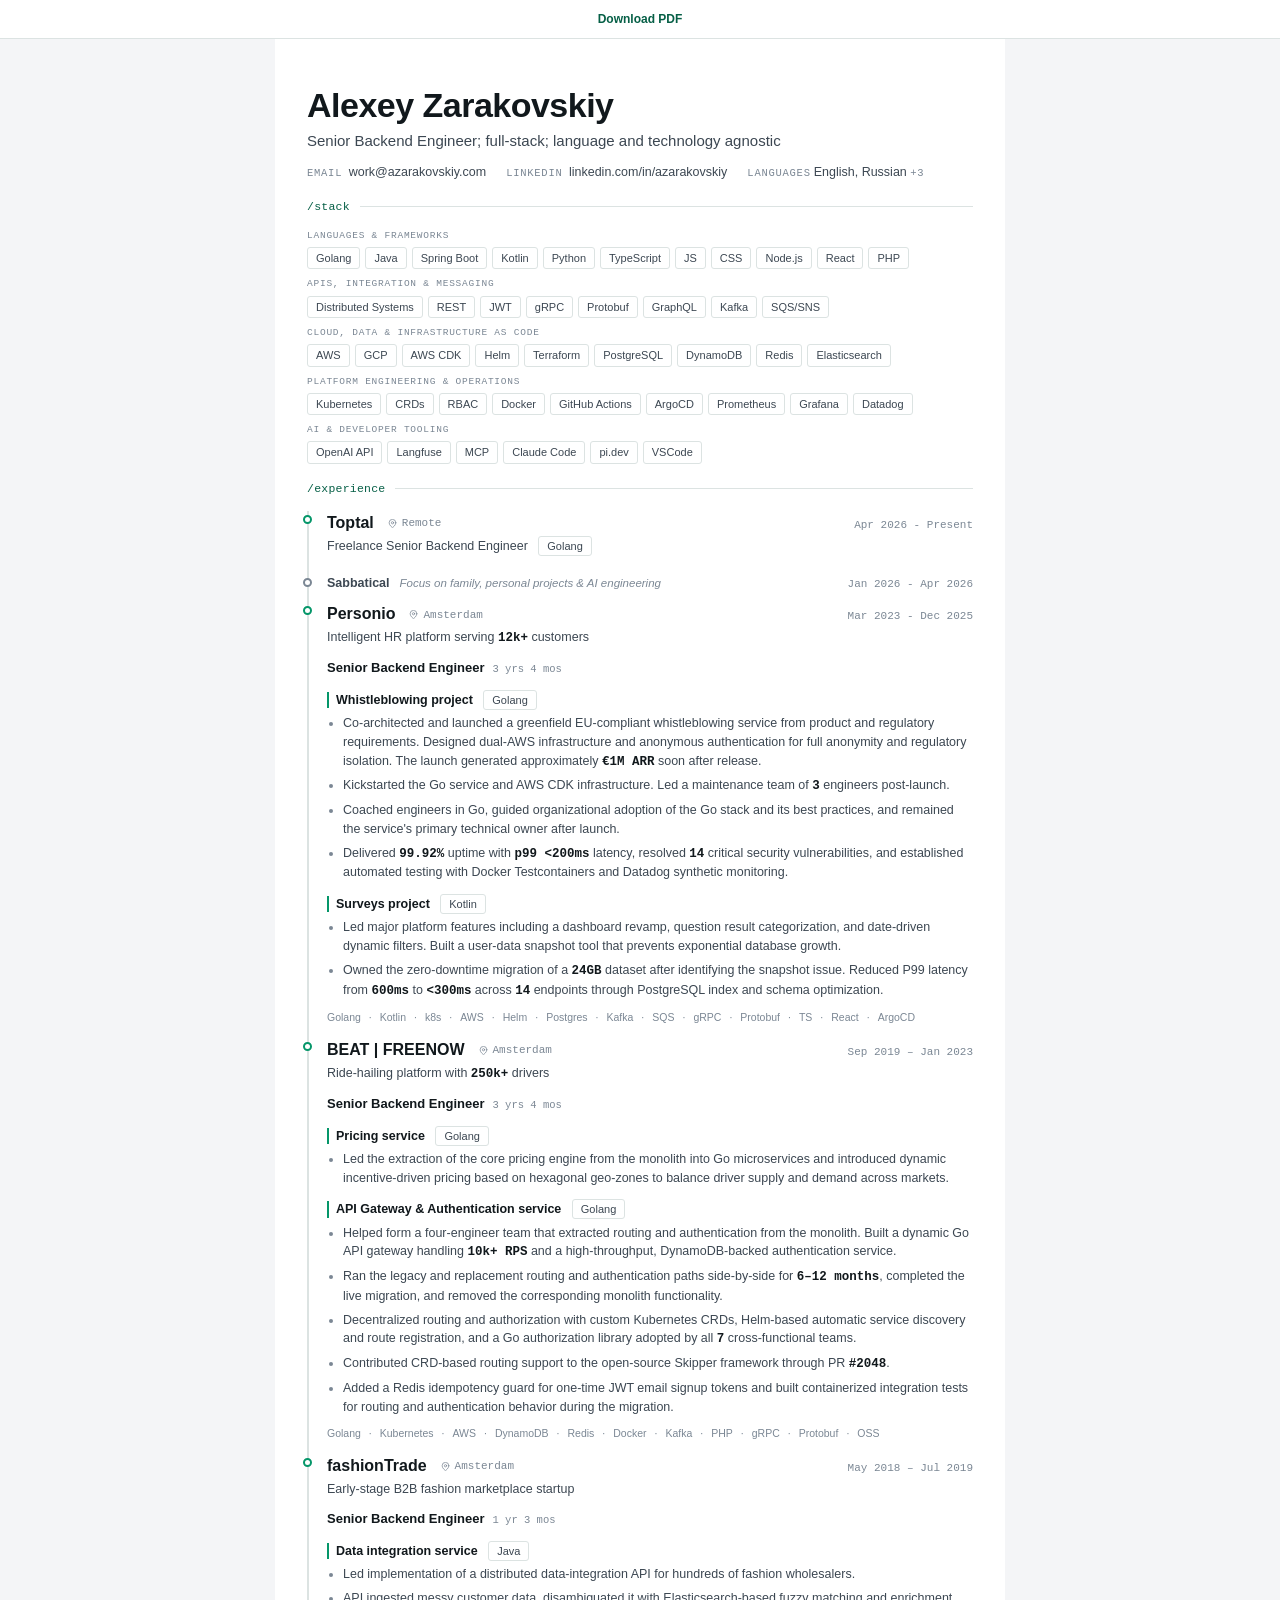
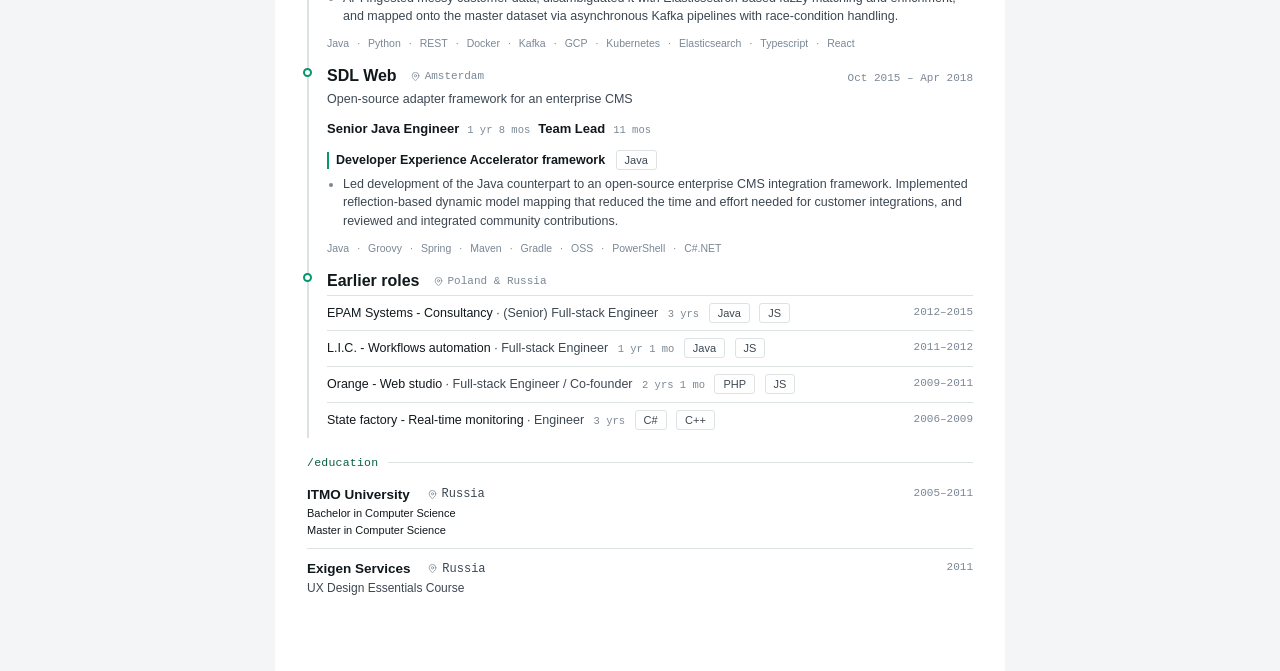
==== index.html @ ad3b3ac2 "Add portfolio resume page with PDF download and root redirect" ====
<!doctype html>
<html lang="en">
<head>
  <meta charset="utf-8">
  <meta name="viewport" content="width=device-width, initial-scale=1">
  <meta http-equiv="refresh" content="0; url=resume/">
  <title>Portfolio</title>
</head>
<body>
  <p>Redirecting to <a href="resume/">resume</a>…</p>
</body>
</html>
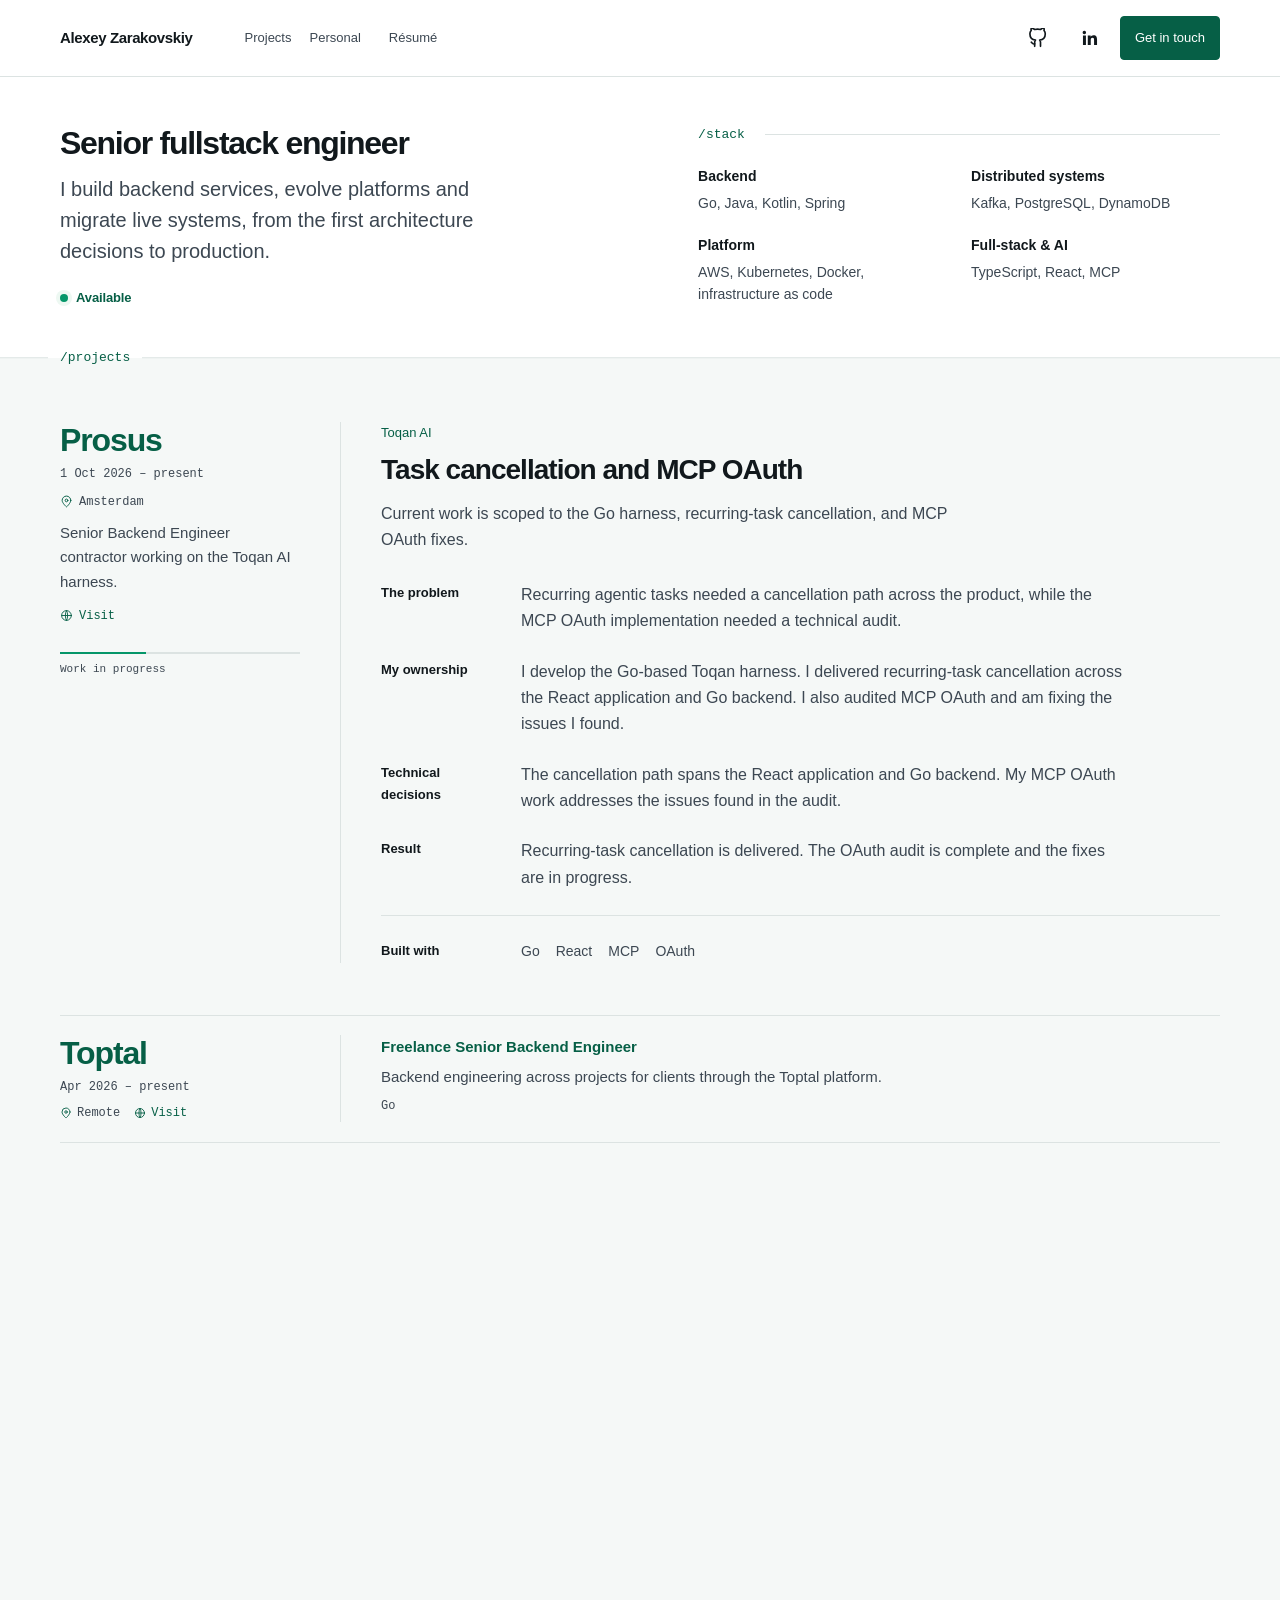
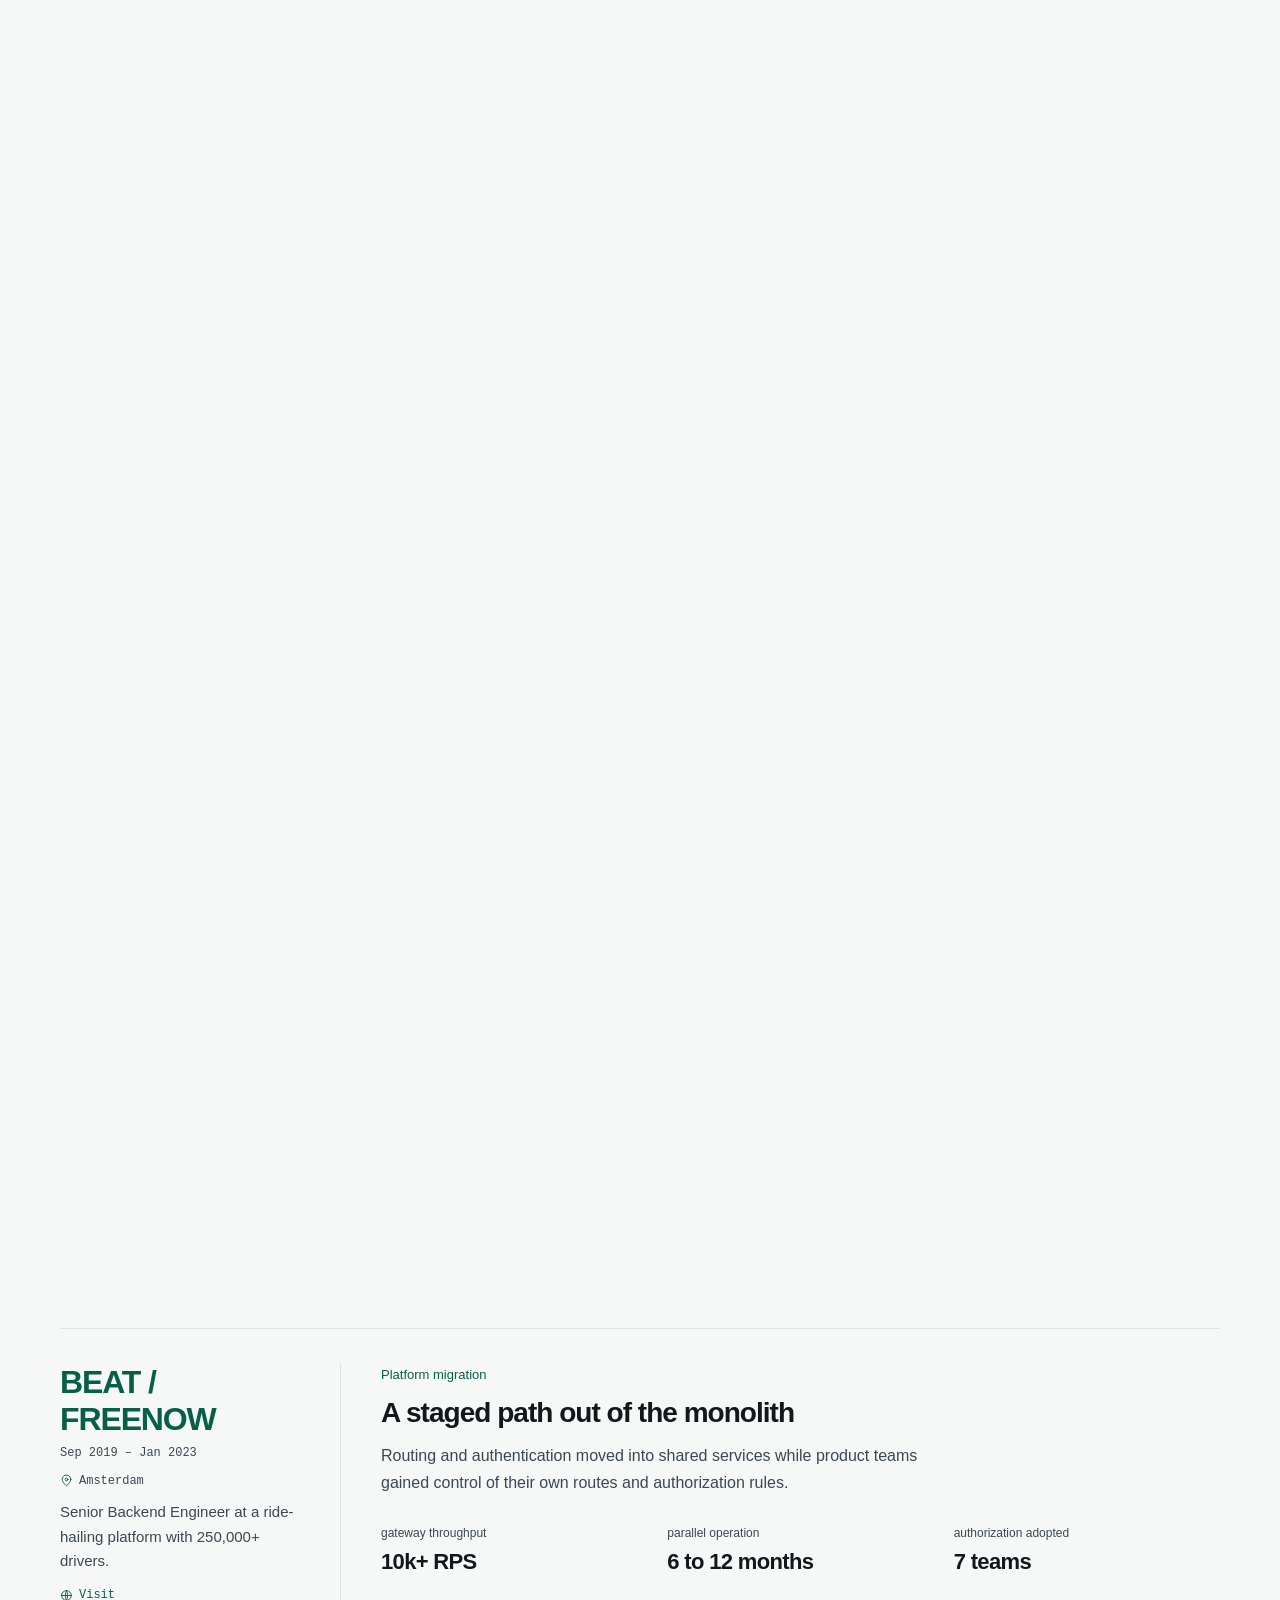
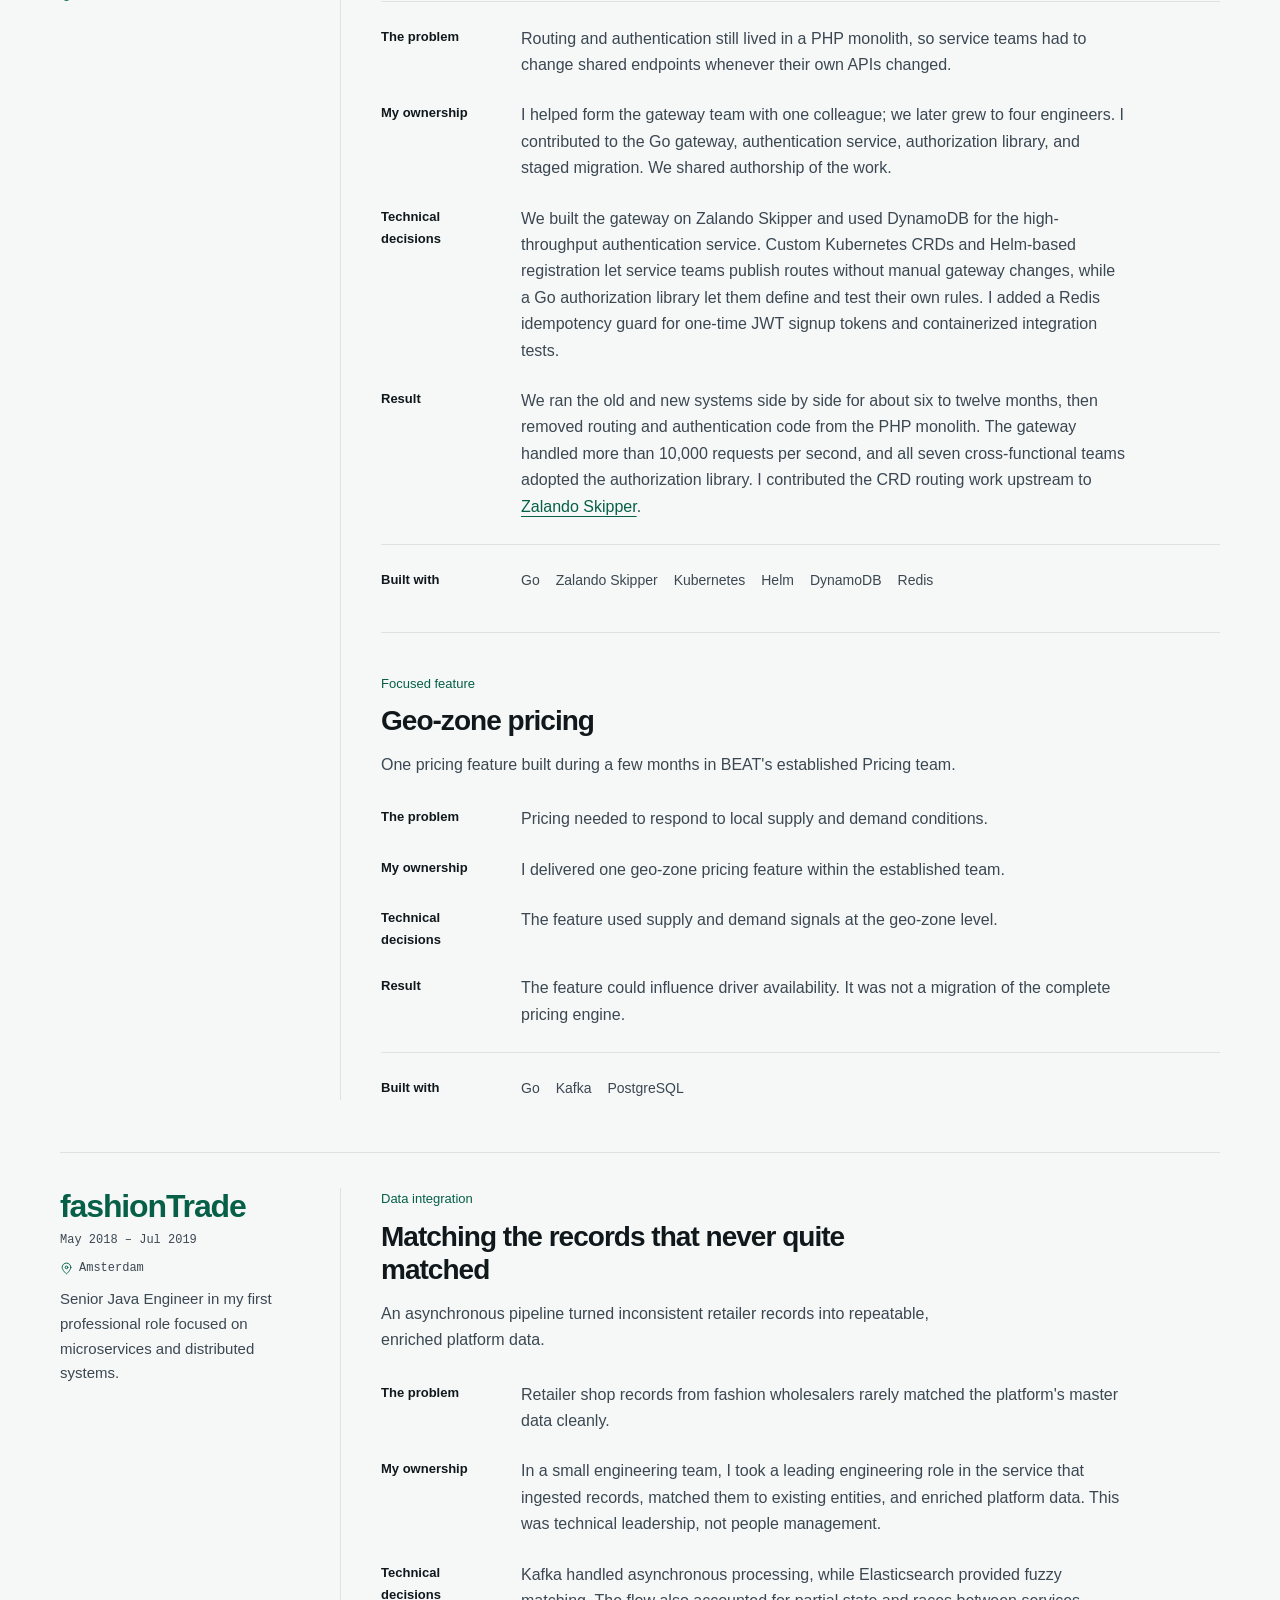
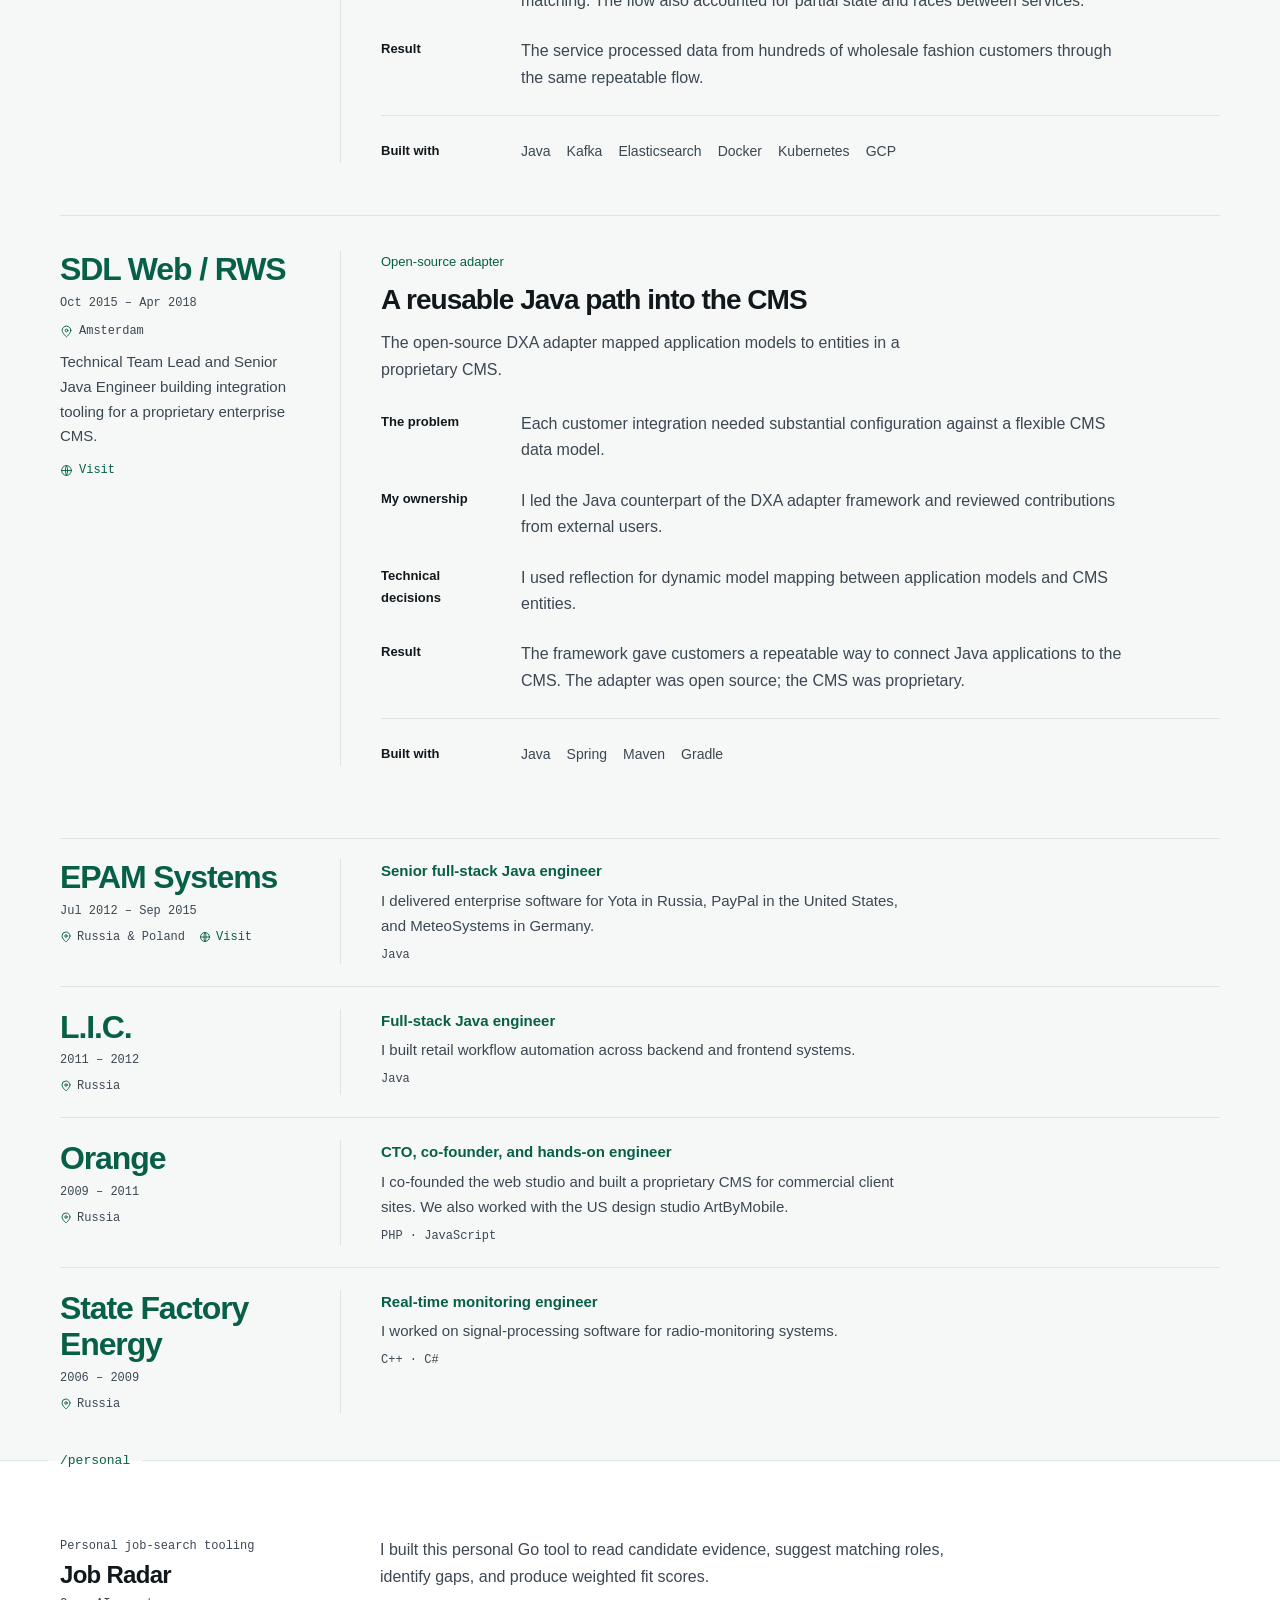
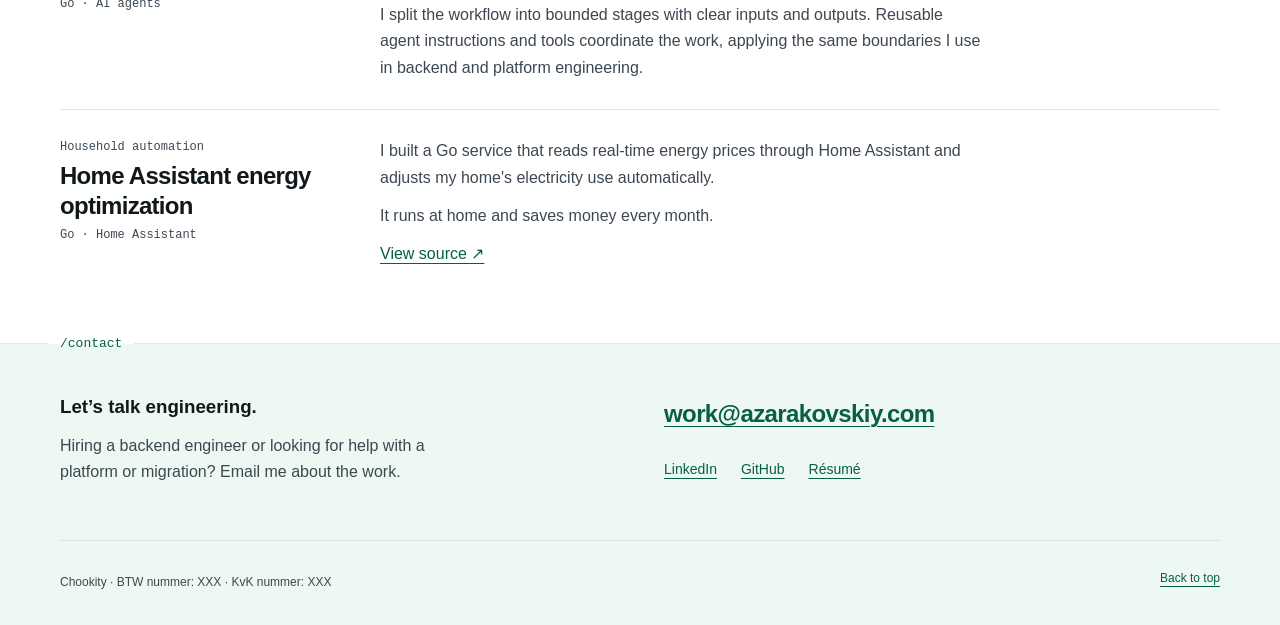
==== commit 0fd73246: "Enrich portfolio technology stacks" ====
--- a/index.html
+++ b/index.html
@@ -1,12 +1,459 @@
 <!doctype html>
 <html lang="en">
-<head>
-  <meta charset="utf-8">
-  <meta name="viewport" content="width=device-width, initial-scale=1">
-  <meta http-equiv="refresh" content="0; url=resume/">
-  <title>Portfolio</title>
-</head>
-<body>
-  <p>Redirecting to <a href="resume/">resume</a>…</p>
-</body>
+  <head>
+    <meta charset="utf-8" />
+    <meta name="viewport" content="width=device-width, initial-scale=1" />
+    <meta name="description" content="Alexey Zarakovskiy, senior backend engineer. Selected work in backend services, platform engineering, live migrations and full-stack development." />
+    <meta name="color-scheme" content="light" />
+    <title>Alexey Zarakovskiy — Senior backend engineer</title>
+    <link rel="stylesheet" href="styles.css" />
+  </head>
+  <body>
+    <svg style="display: none" aria-hidden="true">
+      <symbol id="icon-pin" viewBox="0 0 24 24"><path d="M20 10c0 5-8 12-8 12S4 15 4 10a8 8 0 1 1 16 0Z"/><circle cx="12" cy="10" r="2.5"/></symbol>
+      <symbol id="icon-globe" viewBox="0 0 24 24"><circle cx="12" cy="12" r="9"/><path d="M3 12h18M12 3c3 3.5 3 14.5 0 18M12 3c-3 3.5-3 14.5 0 18"/></symbol>
+    </svg>
+    <a class="skip-link" href="#main">Skip to content</a>
+    <header class="site-header">
+      <div class="header-inner">
+        <a class="site-brand" href="#top"><span class="brand-full">Alexey Zarakovskiy</span><span class="brand-short" aria-hidden="true">az/</span><span class="brand-role" aria-hidden="true">Senior fullstack engineer</span></a>
+        <nav class="primary-nav" aria-label="Sections">
+          <a href="#projects">Projects</a>
+          <a href="#personal">Personal</a>
+        </nav>
+        <a class="resume-link" href="resume/">Résumé</a>
+        <nav class="contact-nav" aria-label="Social links and contact">
+          <a class="social-link" href="https://github.com/azarakovskiy" aria-label="GitHub">
+            <svg viewBox="0 0 24 24" aria-hidden="true"><path d="M15 22v-4a4.8 4.8 0 0 0-1-3.5c3.3-.4 6.7-1.6 6.7-7.3A5.7 5.7 0 0 0 19.2 3a5.3 5.3 0 0 0-.1-3S17.9-.1 15 1.8a13.4 13.4 0 0 0-7 0C5.1-.1 3.9.3 3.9.3A5.3 5.3 0 0 0 3.8 3a5.7 5.7 0 0 0-1.5 4.2c0 5.7 3.4 6.9 6.7 7.3A4.8 4.8 0 0 0 8 18v4"/><path d="M8 19c-3 .9-3-1.4-4-2"/></svg>
+          </a>
+          <a class="social-link" href="https://linkedin.com/in/azarakovskiy" aria-label="LinkedIn">
+            <svg class="linkedin-icon" viewBox="0 0 24 24" aria-hidden="true"><path d="M20.45 20.45h-3.56v-5.57c0-1.33 0-3.04-1.85-3.04s-2.14 1.45-2.14 2.94v5.67H9.34V9h3.42v1.56h.05c.48-.9 1.64-1.85 3.37-1.85 3.6 0 4.27 2.37 4.27 5.46v6.28ZM5.34 7.43a2.07 2.07 0 1 1 0-4.13 2.07 2.07 0 0 1 0 4.13ZM7.12 20.45H3.55V9h3.57v11.45Z"/></svg>
+          </a>
+          <a class="contact-button" href="mailto:work@azarakovskiy.com">Get in touch</a>
+        </nav>
+      </div>
+      <span class="header-section" aria-hidden="true"></span>
+    </header>
+
+    <main id="main" tabindex="-1">
+      <section class="intro container" id="top" aria-labelledby="name">
+        <div class="intro-grid">
+          <div class="intro-copy">
+            <h1 class="intro-role" id="name">Senior fullstack engineer</h1>
+            <p class="intro-description">I build backend services, evolve platforms and migrate live systems, from the first architecture decisions to production.</p>
+            <p class="availability" data-status="available"><span class="availability-dot" aria-hidden="true"></span>Available</p>
+          </div>
+          <div class="stack" id="stack">
+            <h2 class="route">/stack</h2>
+            <div class="stack-grid">
+              <div class="skill-group"><h3>Backend</h3><p>Go, Java, Kotlin, Spring</p></div>
+              <div class="skill-group"><h3>Distributed systems</h3><p>Kafka, PostgreSQL, DynamoDB</p></div>
+              <div class="skill-group"><h3>Platform</h3><p>AWS, Kubernetes, Docker, infrastructure as code</p></div>
+              <div class="skill-group"><h3>Full-stack &amp; AI</h3><p>TypeScript, React, MCP</p></div>
+            </div>
+          </div>
+        </div>
+      </section>
+
+      <section class="projects-section" id="projects" aria-labelledby="projects-title">
+        <div class="container">
+          <h2 class="route section-route" id="projects-title">/projects</h2>
+          <div class="customer-list">
+            <section class="customer-group current-role" id="prosus" aria-labelledby="prosus-title">
+              <header class="customer-heading">
+                <div class="customer-identity">
+                  <h3 class="customer-title" id="prosus-title">Prosus</h3>
+                  <p class="customer-period">1 Oct 2026 – present</p>
+                  <dl class="customer-work-context" aria-label="Employer information">
+                    <div><dt><svg aria-hidden="true"><use href="#icon-pin"></use></svg><span>Location</span></dt><dd>Amsterdam</dd></div>
+                  </dl>
+                  <p class="customer-summary">Senior Backend Engineer contractor working on the Toqan AI harness.</p>
+                  <details class="company-links">
+                    <summary class="company-link-trigger"><svg aria-hidden="true"><use href="#icon-globe"></use></svg>Visit</summary>
+                    <div class="customer-link-hint" id="prosus-site-links">
+                      <nav class="link-tree" aria-label="Prosus links"><a class="link-tree-root" href="https://www.prosus.com/" target="_blank" rel="noopener noreferrer">prosus.com ↗</a><span><a href="https://www.toqan.ai/" target="_blank" rel="noopener noreferrer">toqan.ai ↗</a></span></nav>
+                    </div>
+                  </details>
+                </div>
+                <div class="customer-meta">
+                  <p class="work-in-progress"><span aria-hidden="true"></span>Work in progress</p>
+                </div>
+              </header>
+              <div class="customer-projects">
+                <article class="project" id="toqan-harness" aria-labelledby="toqan-harness-title">
+                  <header class="project-heading">
+                    <div class="project-meta"><span>Toqan AI</span></div>
+                    <h4 class="project-title" id="toqan-harness-title">Task cancellation and MCP OAuth</h4>
+                    <p class="project-summary">Current work is scoped to the Go harness, recurring-task cancellation, and MCP OAuth fixes.</p>
+                  </header>
+                  <div class="project-body">
+                    <div class="project-details">
+                      <section class="project-detail"><h5>The problem</h5><p>Recurring agentic tasks needed a cancellation path across the product, while the MCP OAuth implementation needed a technical audit.</p></section>
+                      <section class="project-detail"><h5>My ownership</h5><p>I develop the Go-based Toqan harness. I delivered recurring-task cancellation across the React application and Go backend. I also audited MCP OAuth and am fixing the issues I found.</p></section>
+                      <section class="project-detail"><h5>Technical decisions</h5><p>The cancellation path spans the React application and Go backend. My MCP OAuth work addresses the issues found in the audit.</p></section>
+                      <section class="project-detail"><h5>Result</h5><p>Recurring-task cancellation is delivered. The OAuth audit is complete and the fixes are in progress.</p></section>
+                    </div>
+                    <footer class="project-footer">
+                      <div class="project-tech"><strong>Built with</strong><ul class="tags"><li>Go</li><li>React</li><li>MCP</li><li>OAuth</li></ul></div>
+                    </footer>
+                  </div>
+                </article>
+              </div>
+            </section>
+
+            <div class="toptal-entry">
+              <article class="inline-role">
+                <div class="inline-role-meta">
+                  <h3>Toptal</h3>
+                  <p>Apr 2026 – present</p>
+                  <div class="inline-role-context">
+                    <span><svg aria-hidden="true"><use href="#icon-pin"></use></svg>Remote</span>
+                    <a href="https://www.toptal.com/" target="_blank" rel="noopener noreferrer" aria-label="Visit Toptal website"><svg aria-hidden="true"><use href="#icon-globe"></use></svg>Visit</a>
+                  </div>
+                </div>
+                <div>
+                  <p class="inline-role-title">Freelance Senior Backend Engineer</p>
+                  <p class="inline-role-summary">Backend engineering across projects for clients through the Toptal platform.</p>
+                  <p class="inline-role-tech">Go</p>
+                </div>
+              </article>
+            </div>
+
+            <section class="customer-group" id="personio" aria-labelledby="personio-title">
+              <header class="customer-heading">
+                <div class="customer-identity">
+                  <h3 class="customer-title" id="personio-title">Personio</h3>
+                  <p class="customer-period">Mar 2023 – Dec 2025</p>
+                  <dl class="customer-work-context" aria-label="Employer information">
+                    <div><dt><svg aria-hidden="true"><use href="#icon-pin"></use></svg><span>Location</span></dt><dd>Amsterdam</dd></div>
+                  </dl>
+                  <p class="customer-summary">Senior Backend Engineer at a European HR platform serving 12,000+ customers.</p>
+                  <details class="company-links">
+                    <summary class="company-link-trigger"><svg aria-hidden="true"><use href="#icon-globe"></use></svg>Visit</summary>
+                    <div class="customer-link-hint" id="personio-site-links">
+                      <nav class="link-tree" aria-label="Personio links"><a class="link-tree-root" href="https://www.personio.com/" target="_blank" rel="noopener noreferrer">personio.com ↗</a><span><a href="https://www.personio.com/product/whistleblowing/" target="_blank" rel="noopener noreferrer">Whistleblowing ↗</a><a href="https://www.personio.com/product/surveys/" target="_blank" rel="noopener noreferrer">Surveys ↗</a></span></nav>
+                    </div>
+                  </details>
+                </div>
+              </header>
+              <div class="customer-projects">
+                <article class="project" id="anonymous-by-design" aria-labelledby="anonymous-by-design-title">
+                  <header class="project-heading">
+                    <div class="project-meta"><span>Product launch</span></div>
+                    <h4 class="project-title" id="anonymous-by-design-title">From the first commit to technical ownership</h4>
+                    <p class="project-summary">An EU-compliant whistleblowing service with anonymous reporting and separate infrastructure for sensitive data.</p>
+                  </header>
+                  <div class="project-body">
+                    <dl class="project-proof">
+                      <div class="proof-item"><dt>soon after release</dt><dd>~€1M ARR</dd></div>
+                      <div class="proof-item"><dt>low-traffic service uptime</dt><dd>99.92%</dd></div>
+                      <div class="proof-item"><dt>critical vulnerabilities closed</dt><dd>14</dd></div>
+                    </dl>
+                    <div class="project-details">
+                      <section class="project-detail"><h5>The problem</h5><p>Personio needed an EU-compliant reporting service that kept reporters anonymous and sensitive data separate from the main platform.</p></section>
+                      <section class="project-detail"><h5>My ownership</h5><p>I co-architected the service in a six-engineer delivery team, working with colleagues to resolve product and regulatory design questions. I started the Go codebase and AWS CDK infrastructure from scratch. After launch, I remained the primary technical owner: I coordinated a small virtual team's technical work, onboarded contributors, and handled most ongoing engineering work.</p></section>
+                      <section class="project-detail"><h5>Technical decisions</h5><p>We separated the public and private sides into different AWS accounts and used anonymous authentication without retaining identifying user information. I set up automated tests with Docker Testcontainers and synthetic monitoring in Datadog.</p></section>
+                      <section class="project-detail"><h5>Result</h5><p>The service generated about €1M ARR soon after release, reached 99.92% uptime, kept p99 latency below 200ms, and closed 14 critical security vulnerabilities. This was an intentionally low-traffic service; uptime and latency describe reliability, not traffic scale.</p></section>
+                    </div>
+                    <footer class="project-footer">
+                      <div class="project-tech"><strong>Built with</strong><ul class="tags"><li>Go</li><li>TypeScript</li><li>React</li><li>AWS CDK</li><li>Docker Testcontainers</li><li>Datadog</li></ul></div>
+                    </footer>
+                  </div>
+                </article>
+
+                <article class="project" id="surveys-product" aria-labelledby="surveys-product-title">
+                  <header class="project-heading">
+                    <div class="project-meta"><span>Product engineering</span></div>
+                    <h4 class="project-title" id="surveys-product-title">Survey features, backed by better data</h4>
+                    <p class="project-summary">Feature leadership across the dashboard, question result categorization, themes, date-based filters, local development, and database performance.</p>
+                  </header>
+                  <div class="project-body">
+                    <dl class="project-proof">
+                      <div class="proof-item"><dt>p99 latency</dt><dd>600ms to &lt;300ms</dd></div>
+                      <div class="proof-item"><dt>endpoints improved</dt><dd>14</dd></div>
+                      <div class="proof-item"><dt>dataset migrated live</dt><dd>24 GB</dd></div>
+                    </dl>
+                    <div class="project-details">
+                      <section class="project-detail"><h5>The problem</h5><p>An AWS RDS memory alert led me to investigate a snapshot design that copied participant data for every example survey. For larger customers, those copies caused exponential database growth. The product also needed broader survey features.</p></section>
+                      <section class="project-detail"><h5>My ownership</h5><p>I led the dashboard revamp, question result categorization, themes, date-based filters, and local-development improvements within an established Kotlin and Spring product team, sharing implementation with other engineers. I also owned the snapshot redesign and migration.</p></section>
+                      <section class="project-detail"><h5>Technical decisions</h5><p>I redesigned the snapshot flow to reuse slightly stale company data where that tradeoff was acceptable. PostgreSQL index and schema changes addressed the slow endpoints.</p></section>
+                      <section class="project-detail"><h5>Result</h5><p>The team shipped the survey features. PostgreSQL index and schema work cut p99 latency from 600ms to below 300ms across 14 endpoints. The redesigned snapshot flow stopped the repeated-copy growth pattern, and I migrated the 24 GB dataset without downtime.</p></section>
+                    </div>
+                    <footer class="project-footer">
+                      <div class="project-tech"><strong>Built with</strong><ul class="tags"><li>Kotlin</li><li>Spring</li><li>TypeScript</li><li>React</li><li>PostgreSQL</li></ul></div>
+                    </footer>
+                  </div>
+                </article>
+              </div>
+            </section>
+
+            <section class="customer-group" id="beat-freenow" aria-labelledby="beat-freenow-title">
+              <header class="customer-heading">
+                <div class="customer-identity">
+                  <h3 class="customer-title" id="beat-freenow-title">BEAT / FREENOW</h3>
+                  <p class="customer-period">Sep 2019 – Jan 2023</p>
+                  <dl class="customer-work-context" aria-label="Employer information">
+                    <div><dt><svg aria-hidden="true"><use href="#icon-pin"></use></svg><span>Location</span></dt><dd>Amsterdam</dd></div>
+                  </dl>
+                  <p class="customer-summary">Senior Backend Engineer at a ride-hailing platform with 250,000+ drivers.</p>
+                  <details class="company-links">
+                    <summary class="company-link-trigger"><svg aria-hidden="true"><use href="#icon-globe"></use></svg>Visit</summary>
+                    <span class="customer-link-hint site-disclaimer-inline" id="beat-site-disclaimer">BEAT is now FREENOW in Greece. <a href="https://www.free-now.com/gr-en/ride/beat-taxi-greece/" target="_blank" rel="noopener noreferrer">Transition details ↗</a>.</span>
+                  </details>
+                </div>
+              </header>
+              <div class="customer-projects">
+                <article class="project" id="gateway-migration" aria-labelledby="gateway-migration-title">
+                  <header class="project-heading">
+                    <div class="project-meta"><span>Platform migration</span></div>
+                    <h4 class="project-title" id="gateway-migration-title">A staged path out of the monolith</h4>
+                    <p class="project-summary">Routing and authentication moved into shared services while product teams gained control of their own routes and authorization rules.</p>
+                  </header>
+                  <div class="project-body">
+                    <dl class="project-proof">
+                      <div class="proof-item"><dt>gateway throughput</dt><dd>10k+ RPS</dd></div>
+                      <div class="proof-item"><dt>parallel operation</dt><dd>6 to 12 months</dd></div>
+                      <div class="proof-item"><dt>authorization adopted</dt><dd>7 teams</dd></div>
+                    </dl>
+                    <div class="project-details">
+                      <section class="project-detail"><h5>The problem</h5><p>Routing and authentication still lived in a PHP monolith, so service teams had to change shared endpoints whenever their own APIs changed.</p></section>
+                      <section class="project-detail"><h5>My ownership</h5><p>I helped form the gateway team with one colleague; we later grew to four engineers. I contributed to the Go gateway, authentication service, authorization library, and staged migration. We shared authorship of the work.</p></section>
+                      <section class="project-detail"><h5>Technical decisions</h5><p>We built the gateway on Zalando Skipper and used DynamoDB for the high-throughput authentication service. Custom Kubernetes CRDs and Helm-based registration let service teams publish routes without manual gateway changes, while a Go authorization library let them define and test their own rules. I added a Redis idempotency guard for one-time JWT signup tokens and containerized integration tests.</p></section>
+                      <section class="project-detail"><h5>Result</h5><p>We ran the old and new systems side by side for about six to twelve months, then removed routing and authentication code from the PHP monolith. The gateway handled more than 10,000 requests per second, and all seven cross-functional teams adopted the authorization library. I contributed the CRD routing work upstream to <a href="https://github.com/zalando/skipper/pull/2048" target="_blank" rel="noopener noreferrer">Zalando Skipper</a>.</p></section>
+                    </div>
+                    <footer class="project-footer">
+                      <div class="project-tech"><strong>Built with</strong><ul class="tags"><li>Go</li><li>Zalando Skipper</li><li>Kubernetes</li><li>Helm</li><li>DynamoDB</li><li>Redis</li></ul></div>
+                    </footer>
+                  </div>
+                </article>
+
+                <article class="project" id="geo-zone-pricing" aria-labelledby="geo-zone-pricing-title">
+                  <header class="project-heading">
+                    <div class="project-meta"><span>Focused feature</span></div>
+                    <h4 class="project-title" id="geo-zone-pricing-title">Geo-zone pricing</h4>
+                    <p class="project-summary">One pricing feature built during a few months in BEAT's established Pricing team.</p>
+                  </header>
+                  <div class="project-body">
+                    <div class="project-details">
+                      <section class="project-detail"><h5>The problem</h5><p>Pricing needed to respond to local supply and demand conditions.</p></section>
+                      <section class="project-detail"><h5>My ownership</h5><p>I delivered one geo-zone pricing feature within the established team.</p></section>
+                      <section class="project-detail"><h5>Technical decisions</h5><p>The feature used supply and demand signals at the geo-zone level.</p></section>
+                      <section class="project-detail"><h5>Result</h5><p>The feature could influence driver availability. It was not a migration of the complete pricing engine.</p></section>
+                    </div>
+                    <footer class="project-footer">
+                      <div class="project-tech"><strong>Built with</strong><ul class="tags"><li>Go</li><li>Kafka</li><li>PostgreSQL</li></ul></div>
+                    </footer>
+                  </div>
+                </article>
+              </div>
+            </section>
+
+            <section class="customer-group" id="fashiontrade" aria-labelledby="fashiontrade-title">
+              <header class="customer-heading">
+                <div class="customer-identity">
+                  <h3 class="customer-title" id="fashiontrade-title">fashionTrade</h3>
+                  <p class="customer-period">May 2018 – Jul 2019</p>
+                  <dl class="customer-work-context" aria-label="Employer information">
+                    <div><dt><svg aria-hidden="true"><use href="#icon-pin"></use></svg><span>Location</span></dt><dd>Amsterdam</dd></div>
+                  </dl>
+                  <p class="customer-summary">Senior Java Engineer in my first professional role focused on microservices and distributed systems.</p>
+                </div>
+              </header>
+              <div class="customer-projects">
+                <article class="project" id="messy-data" aria-labelledby="messy-data-title">
+                  <header class="project-heading">
+                    <div class="project-meta"><span>Data integration</span></div>
+                    <h4 class="project-title" id="messy-data-title">Matching the records that never quite matched</h4>
+                    <p class="project-summary">An asynchronous pipeline turned inconsistent retailer records into repeatable, enriched platform data.</p>
+                  </header>
+                  <div class="project-body">
+                    <div class="project-details">
+                      <section class="project-detail"><h5>The problem</h5><p>Retailer shop records from fashion wholesalers rarely matched the platform's master data cleanly.</p></section>
+                      <section class="project-detail"><h5>My ownership</h5><p>In a small engineering team, I took a leading engineering role in the service that ingested records, matched them to existing entities, and enriched platform data. This was technical leadership, not people management.</p></section>
+                      <section class="project-detail"><h5>Technical decisions</h5><p>Kafka handled asynchronous processing, while Elasticsearch provided fuzzy matching. The flow also accounted for partial state and races between services.</p></section>
+                      <section class="project-detail"><h5>Result</h5><p>The service processed data from hundreds of wholesale fashion customers through the same repeatable flow.</p></section>
+                    </div>
+                    <footer class="project-footer">
+                      <div class="project-tech"><strong>Built with</strong><ul class="tags"><li>Java</li><li>Kafka</li><li>Elasticsearch</li><li>Docker</li><li>Kubernetes</li><li>GCP</li></ul></div>
+                    </footer>
+                  </div>
+                </article>
+              </div>
+            </section>
+
+            <section class="customer-group" id="sdl-web" aria-labelledby="sdl-web-title">
+              <header class="customer-heading">
+                <div class="customer-identity">
+                  <h3 class="customer-title" id="sdl-web-title">SDL Web / RWS</h3>
+                  <p class="customer-period">Oct 2015 – Apr 2018</p>
+                  <dl class="customer-work-context" aria-label="Employer information">
+                    <div><dt><svg aria-hidden="true"><use href="#icon-pin"></use></svg><span>Location</span></dt><dd>Amsterdam</dd></div>
+                  </dl>
+                  <p class="customer-summary">Technical Team Lead and Senior Java Engineer building integration tooling for a proprietary enterprise CMS.</p>
+                  <details class="company-links">
+                    <summary class="company-link-trigger"><svg aria-hidden="true"><use href="#icon-globe"></use></svg>Visit</summary>
+                    <div class="customer-link-hint" id="sdl-site-links">
+                      <nav class="link-tree" aria-label="SDL Web links"><a class="link-tree-root" href="https://www.rws.com/content-management/tridion/" target="_blank" rel="noopener noreferrer">rws.com/tridion ↗</a><span><a href="https://github.com/RWS/dxa-web-application-java" target="_blank" rel="noopener noreferrer">DXA Java ↗</a></span></nav>
+                    </div>
+                  </details>
+                </div>
+              </header>
+              <div class="customer-projects">
+                <article class="project" id="dxa-java" aria-labelledby="dxa-java-title">
+                  <header class="project-heading">
+                    <div class="project-meta"><span>Open-source adapter</span></div>
+                    <h4 class="project-title" id="dxa-java-title">A reusable Java path into the CMS</h4>
+                    <p class="project-summary">The open-source DXA adapter mapped application models to entities in a proprietary CMS.</p>
+                  </header>
+                  <div class="project-body">
+                    <div class="project-details">
+                      <section class="project-detail"><h5>The problem</h5><p>Each customer integration needed substantial configuration against a flexible CMS data model.</p></section>
+                      <section class="project-detail"><h5>My ownership</h5><p>I led the Java counterpart of the DXA adapter framework and reviewed contributions from external users.</p></section>
+                      <section class="project-detail"><h5>Technical decisions</h5><p>I used reflection for dynamic model mapping between application models and CMS entities.</p></section>
+                      <section class="project-detail"><h5>Result</h5><p>The framework gave customers a repeatable way to connect Java applications to the CMS. The adapter was open source; the CMS was proprietary.</p></section>
+                    </div>
+                    <footer class="project-footer">
+                      <div class="project-tech"><strong>Built with</strong><ul class="tags"><li>Java</li><li>Spring</li><li>Maven</li><li>Gradle</li></ul></div>
+                    </footer>
+                  </div>
+                </article>
+              </div>
+            </section>
+
+            <section class="inline-history" aria-label="Earlier experience">
+              <article class="inline-role">
+                <div class="inline-role-meta">
+                  <h3>EPAM Systems</h3>
+                  <p>Jul 2012 – Sep 2015</p>
+                  <div class="inline-role-context">
+                    <span><svg aria-hidden="true"><use href="#icon-pin"></use></svg>Russia &amp; Poland</span>
+                    <a href="https://www.epam.com/" target="_blank" rel="noopener noreferrer" aria-label="Visit EPAM Systems website"><svg aria-hidden="true"><use href="#icon-globe"></use></svg>Visit</a>
+                  </div>
+                </div>
+                <div>
+                  <p class="inline-role-title">Senior full-stack Java engineer</p>
+                  <p class="inline-role-summary">I delivered enterprise software for Yota in Russia, PayPal in the United States, and MeteoSystems in Germany.</p>
+                  <p class="inline-role-tech">Java</p>
+                </div>
+              </article>
+              <article class="inline-role">
+                <div class="inline-role-meta">
+                  <h3>L.I.C.</h3>
+                  <p>2011 – 2012</p>
+                  <div class="inline-role-context">
+                    <span><svg aria-hidden="true"><use href="#icon-pin"></use></svg>Russia</span>
+                  </div>
+                </div>
+                <div>
+                  <p class="inline-role-title">Full-stack Java engineer</p>
+                  <p class="inline-role-summary">I built retail workflow automation across backend and frontend systems.</p>
+                  <p class="inline-role-tech">Java</p>
+                </div>
+              </article>
+              <article class="inline-role">
+                <div class="inline-role-meta">
+                  <h3>Orange</h3>
+                  <p>2009 – 2011</p>
+                  <div class="inline-role-context">
+                    <span><svg aria-hidden="true"><use href="#icon-pin"></use></svg>Russia</span>
+                  </div>
+                </div>
+                <div>
+                  <p class="inline-role-title">CTO, co-founder, and hands-on engineer</p>
+                  <p class="inline-role-summary">I co-founded the web studio and built a proprietary CMS for commercial client sites. We also worked with the US design studio ArtByMobile.</p>
+                  <p class="inline-role-tech">PHP · JavaScript</p>
+                </div>
+              </article>
+              <article class="inline-role">
+                <div class="inline-role-meta">
+                  <h3>State Factory Energy</h3>
+                  <p>2006 – 2009</p>
+                  <div class="inline-role-context">
+                    <span><svg aria-hidden="true"><use href="#icon-pin"></use></svg>Russia</span>
+                  </div>
+                </div>
+                <div>
+                  <p class="inline-role-title">Real-time monitoring engineer</p>
+                  <p class="inline-role-summary">I worked on signal-processing software for radio-monitoring systems.</p>
+                  <p class="inline-role-tech">C++ · C#</p>
+                </div>
+              </article>
+            </section>
+          </div>
+        </div>
+      </section>
+
+      <section class="personal-section" id="personal" aria-labelledby="personal-title">
+        <div class="container">
+          <h2 class="route section-route" id="personal-title">/personal</h2>
+
+          <div class="personal-ledger">
+            <article>
+              <div class="personal-heading"><p>Personal job-search tooling</p><h3>Job Radar</h3><span>Go · AI agents</span></div>
+              <div><p>I built this personal Go tool to read candidate evidence, suggest matching roles, identify gaps, and produce weighted fit scores.</p><p>I split the workflow into bounded stages with clear inputs and outputs. Reusable agent instructions and tools coordinate the work, applying the same boundaries I use in backend and platform engineering.</p></div>
+            </article>
+            <article>
+              <div class="personal-heading"><p>Household automation</p><h3>Home Assistant energy optimization</h3><span>Go · Home Assistant</span></div>
+              <div><p>I built a Go service that reads real-time energy prices through Home Assistant and adjusts my home's electricity use automatically.</p><p>It runs at home and saves money every month.</p><a href="https://github.com/azarakovskiy/home-automation-go" target="_blank" rel="noopener noreferrer">View source ↗</a></div>
+            </article>
+          </div>
+        </div>
+      </section>
+
+
+    </main>
+
+    <footer class="contact-section" id="contact" aria-labelledby="contact-title">
+      <div class="container">
+        <h2 class="route section-route" id="contact-title">/contact</h2>
+        <div class="contact-grid">
+          <div><h3>Let’s talk engineering.</h3><p>Hiring a backend engineer or looking for help with a platform or migration? Email me about the work.</p></div>
+          <div class="contact-actions">
+            <a class="contact-email" href="mailto:work@azarakovskiy.com">work@azarakovskiy.com</a>
+            <nav class="footer-links" aria-label="More ways to connect"><a href="https://linkedin.com/in/azarakovskiy">LinkedIn</a><a href="https://github.com/azarakovskiy">GitHub</a><a href="resume/">Résumé</a></nav>
+          </div>
+        </div>
+        <div class="footer-note">
+          <span class="business-details">Chookity · BTW nummer: XXX · KvK nummer: XXX</span>
+          <a href="#top">Back to top</a>
+        </div>
+      </div>
+    </footer>
+    <script>
+      const header = document.querySelector(".site-header");
+      const brandRole = document.querySelector(".brand-role");
+      const introRole = document.querySelector(".intro-role");
+      const headerSection = document.querySelector(".header-section");
+      const sectionRoutes = [...document.querySelectorAll(".section-route")];
+      let currentSection = "";
+
+      function updateCurrentSection() {
+        const headerBottom = header.getBoundingClientRect().bottom;
+        const showInBrand = introRole.getBoundingClientRect().bottom <= headerBottom;
+        header.classList.toggle("role-in-brand", showInBrand);
+        brandRole.setAttribute("aria-hidden", String(!showInBrand));
+        let activeRoute;
+
+        for (const route of sectionRoutes) {
+          if (route.getBoundingClientRect().bottom > headerBottom) break;
+          activeRoute = route;
+        }
+        if (scrollY + innerHeight >= document.documentElement.scrollHeight - 1) activeRoute = sectionRoutes.at(-1);
+
+        const nextSection = activeRoute?.textContent.trim() ?? "";
+        if (nextSection === currentSection) return;
+
+        currentSection = nextSection;
+        if (nextSection) headerSection.textContent = nextSection;
+        header.classList.toggle("section-in-header", Boolean(nextSection));
+        headerSection.classList.remove("section-changed");
+        void headerSection.offsetWidth;
+        headerSection.classList.toggle("section-changed", Boolean(nextSection));
+      }
+
+      addEventListener("scroll", updateCurrentSection, { passive: true });
+      addEventListener("resize", updateCurrentSection);
+      updateCurrentSection();
+    </script>
+  </body>
 </html>
--- a/styles.css
+++ b/styles.css
@@ -0,0 +1,1208 @@
+:root {
+  color-scheme: light;
+  --ink: #11181c;
+  --ink-soft: #3c4752;
+  --accent: #059669;
+  --accent-dark: #065f46;
+  --mint: #edf8f2;
+  --rule: #dce3e2;
+  --sans: "Helvetica Neue", "Liberation Sans", Arial, sans-serif;
+  --mono: "Liberation Mono", "Courier New", monospace;
+  --page-width: 1160px;
+  --page-gutter: 48px;
+}
+
+*,
+*::before,
+*::after {
+  box-sizing: border-box;
+}
+
+html {
+  scroll-padding-top: 96px;
+}
+
+body {
+  margin: 0;
+  background: #fff;
+  color: var(--ink);
+  font: 16px / 1.65 var(--sans);
+  -webkit-text-size-adjust: 100%;
+}
+
+:where(h1, h2, h3, h4, h5, p, dl, dd, ul, ol) {
+  margin: 0;
+}
+
+a {
+  color: var(--accent-dark);
+  text-decoration-thickness: 1px;
+  text-underline-offset: 4px;
+}
+
+a:hover {
+  text-decoration-thickness: 2px;
+}
+
+:focus-visible {
+  outline: 3px solid var(--accent);
+  outline-offset: 4px;
+}
+
+::selection {
+  background: #d1fae5;
+  color: var(--ink);
+}
+
+.container,
+.header-inner {
+  width: min(var(--page-width), calc(100% - 2 * var(--page-gutter)));
+  margin-inline: auto;
+}
+
+.skip-link {
+  position: fixed;
+  z-index: 20;
+  top: 12px;
+  left: 12px;
+  padding: 10px 16px;
+  background: #fff;
+  border: 1px solid var(--accent-dark);
+  transform: translateY(-160%);
+}
+
+.skip-link:focus {
+  transform: none;
+}
+
+.site-header {
+  position: sticky;
+  z-index: 10;
+  top: 0;
+  background: #fff;
+  border-bottom: 1px solid var(--rule);
+}
+
+.header-section {
+  position: absolute;
+  bottom: 0;
+  left: calc(max(var(--page-gutter), (100% - var(--page-width)) / 2) - 12px);
+  padding-inline: 12px;
+  background: #fff;
+  color: var(--accent-dark);
+  font: 400 11px / 1.5 var(--mono);
+  white-space: nowrap;
+  pointer-events: none;
+  opacity: 0;
+  transform: translateY(calc(50% - 3px));
+  transition: opacity 180ms ease, transform 180ms ease;
+}
+
+.section-in-header .header-section {
+  opacity: 1;
+  transform: translateY(50%);
+}
+
+.header-section.section-changed {
+  animation: header-section-enter 180ms ease;
+}
+
+@keyframes header-section-enter {
+  from {
+    opacity: 0;
+    transform: translateY(calc(50% - 3px));
+  }
+}
+
+.header-inner,
+.primary-nav,
+.contact-nav {
+  display: flex;
+  align-items: center;
+}
+
+.header-inner {
+  min-height: 76px;
+  gap: 28px;
+}
+
+.site-brand {
+  flex-direction: column;
+  align-items: flex-start;
+  gap: 0;
+  color: var(--ink);
+  font-size: 15px;
+  font-weight: 700;
+  letter-spacing: -0.025em;
+  line-height: 1.15;
+  white-space: nowrap;
+}
+
+.brand-short {
+  display: none;
+}
+
+.brand-role {
+  color: var(--ink-soft);
+  font-size: 11px;
+  font-weight: 500;
+  letter-spacing: 0;
+  max-height: 0;
+  overflow: hidden;
+  opacity: 0;
+  transform: translateY(-3px);
+  transition: max-height 180ms ease, opacity 180ms ease, transform 180ms ease;
+}
+
+.role-in-brand .brand-role {
+  max-height: 1.2em;
+  opacity: 1;
+  transform: none;
+}
+
+.primary-nav {
+  margin-left: 24px;
+  gap: 18px;
+  font-size: 13px;
+}
+
+.resume-link {
+  color: var(--ink-soft);
+  font-size: 13px;
+}
+
+.contact-nav {
+  gap: 8px;
+  margin-left: auto;
+  font-size: 13px;
+}
+
+.site-header a {
+  display: inline-flex;
+  align-items: center;
+  justify-content: center;
+  min-height: 44px;
+  text-decoration: none;
+}
+
+.site-header a:hover {
+  text-decoration: underline;
+}
+
+.site-header .site-brand:hover {
+  text-decoration: none;
+}
+
+.primary-nav a {
+  color: var(--ink-soft);
+}
+
+.social-link {
+  width: 44px;
+  border-radius: 50%;
+  color: var(--ink);
+}
+
+.social-link svg {
+  width: 20px;
+  height: 20px;
+  fill: none;
+  stroke: currentColor;
+  stroke-width: 2;
+  stroke-linecap: round;
+  stroke-linejoin: round;
+}
+
+.site-header .social-link:hover {
+  background: var(--mint);
+  color: var(--accent-dark);
+  text-decoration: none;
+}
+
+.social-link .linkedin-icon {
+  fill: currentColor;
+  stroke: none;
+}
+
+.contact-nav .contact-button {
+  min-width: 64px;
+  padding-inline: 14px;
+  border: 1px solid var(--accent-dark);
+  border-radius: 4px;
+  background: var(--accent-dark);
+  color: #fff;
+}
+
+.contact-nav .contact-button:hover {
+  background: #047857;
+  border-color: #047857;
+}
+
+.intro {
+  padding-block: 48px;
+}
+
+.intro-grid {
+  display: grid;
+  grid-template-columns: minmax(0, 1.1fr) minmax(0, 1fr);
+  align-items: start;
+  gap: 48px 64px;
+}
+
+.intro-role {
+  margin-bottom: 12px;
+  font-size: 32px;
+  font-weight: 700;
+  letter-spacing: -0.04em;
+  line-height: 1.15;
+}
+
+.intro-description {
+  max-width: 40ch;
+  color: var(--ink-soft);
+  font-size: 20px;
+  line-height: 1.55;
+}
+
+.availability {
+  display: inline-flex;
+  align-items: center;
+  gap: 8px;
+  margin-top: 20px;
+  font-size: 13px;
+  font-weight: 600;
+  letter-spacing: -0.01em;
+}
+
+.availability-dot {
+  width: 8px;
+  height: 8px;
+  border-radius: 50%;
+}
+
+.availability[data-status="available"] {
+  color: var(--accent-dark);
+}
+
+.availability[data-status="available"] .availability-dot {
+  background: var(--accent);
+  box-shadow: 0 0 0 4px var(--mint);
+}
+
+.availability[data-status="unavailable"] {
+  color: var(--ink-soft);
+}
+
+.availability[data-status="unavailable"] .availability-dot {
+  background: #9aa4ad;
+}
+
+.stack {
+  min-width: 0;
+}
+
+.route {
+  display: flex;
+  align-items: center;
+  gap: 20px;
+  color: var(--accent-dark);
+  font: 400 13px / 1.5 var(--mono);
+}
+
+.route::after {
+  content: "";
+  flex: 1;
+  height: 1px;
+  background: var(--rule);
+}
+
+.projects-section,
+.contact-section {
+  position: relative;
+}
+
+.section-route {
+  position: absolute;
+  top: 0;
+  inset-inline: 0;
+  gap: 12px;
+  transform: translateY(-50%);
+}
+
+.section-route::before {
+  content: "";
+  flex: 0 0 calc(max(var(--page-gutter), (100% - var(--page-width)) / 2) - 12px);
+  height: 1px;
+  background: var(--rule);
+}
+
+
+.stack-grid {
+  display: grid;
+  grid-template-columns: repeat(2, minmax(0, 1fr));
+  gap: 20px 24px;
+  margin-top: 20px;
+}
+
+.skill-group h3 {
+  margin-bottom: 4px;
+  font-size: 14px;
+  font-weight: 600;
+}
+
+.skill-group p {
+  color: var(--ink-soft);
+  font-size: 14px;
+  line-height: 1.6;
+}
+
+.projects-section {
+  padding-block: 48px;
+  background: #f5f8f7;
+}
+
+
+.customer-list {
+  display: grid;
+  gap: 40px;
+}
+
+.customer-group {
+  position: relative;
+  min-width: 0;
+}
+
+.customer-group + .customer-group::before {
+  content: "";
+  position: absolute;
+  inset: -20px 0 auto;
+  border-top: 1px solid var(--rule);
+}
+
+
+.customer-title,
+.inline-role-meta h3 {
+  color: var(--accent-dark);
+  font-size: 32px;
+  font-weight: 600;
+  letter-spacing: -0.035em;
+  line-height: 1.15;
+}
+
+.customer-summary {
+  max-width: 52ch;
+  margin-top: 10px;
+  color: var(--ink-soft);
+  font-size: 15px;
+}
+
+.customer-meta {
+  display: grid;
+  gap: 4px;
+  font-size: 14px;
+}
+
+.customer-period {
+  margin-top: 6px;
+  color: var(--ink-soft);
+  font: 12px / 1.5 var(--mono);
+}
+
+.customer-work-context {
+  display: grid;
+  gap: 4px;
+  margin-top: 10px;
+}
+
+.customer-work-context dt span {
+  position: absolute;
+  width: 1px;
+  height: 1px;
+  overflow: hidden;
+  clip-path: inset(50%);
+  white-space: nowrap;
+}
+
+.customer-work-context svg {
+  display: block;
+  width: 13px;
+  height: 13px;
+  fill: none;
+  stroke: var(--accent-dark);
+  stroke-width: 1.8;
+  stroke-linecap: round;
+  stroke-linejoin: round;
+}
+
+
+.customer-work-context div {
+  display: grid;
+  grid-template-columns: 13px minmax(0, 1fr);
+  gap: 6px;
+  align-items: center;
+}
+
+.customer-work-context dd {
+  color: var(--ink-soft);
+  font: 12px / 1.5 var(--mono);
+}
+.company-links {
+  margin-top: 12px;
+  font: 12px / 1.5 var(--mono);
+}
+.company-links a {
+  text-decoration: none;
+}
+.company-links a:hover,
+.company-links a:focus-visible,
+.company-link-trigger:hover,
+.company-link-trigger:focus-visible {
+  text-decoration: underline;
+  text-underline-offset: 4px;
+}
+
+
+
+.company-link-trigger {
+  display: inline-flex;
+  gap: 6px;
+  align-items: center;
+  color: var(--accent-dark);
+  list-style: none;
+  cursor: pointer;
+}
+
+.company-link-trigger::-webkit-details-marker {
+  display: none;
+}
+
+.company-link-trigger svg {
+  flex: 0 0 auto;
+  width: 13px;
+  height: 13px;
+  fill: none;
+  stroke: currentColor;
+  stroke-linecap: round;
+  stroke-linejoin: round;
+  stroke-width: 1.7;
+}
+
+.customer-link-hint {
+  margin-top: 10px;
+}
+.site-disclaimer-inline {
+  display: block;
+  margin: 8px 0 0 19px;
+  color: var(--ink-soft);
+}
+
+
+
+.link-tree {
+  display: grid;
+  gap: 6px;
+  padding-left: 19px;
+  border-left: 1px solid var(--accent-dark);
+}
+
+.link-tree a {
+  width: fit-content;
+  color: var(--ink-soft);
+}
+
+.link-tree > span {
+  display: grid;
+  gap: 4px;
+  padding-left: 12px;
+}
+
+.link-tree-root {
+  color: var(--accent-dark) !important;
+  font-weight: 600;
+}
+
+
+
+
+
+.project {
+  min-width: 0;
+}
+
+.project + .project {
+  border-top: 1px solid var(--rule);
+}
+
+.project-meta {
+  color: var(--accent-dark);
+  font-size: 13px;
+}
+
+
+.project-title {
+  max-width: 30ch;
+  margin-top: 10px;
+  font-size: 28px;
+  font-weight: 600;
+  letter-spacing: -0.035em;
+  line-height: 1.2;
+  overflow-wrap: break-word;
+}
+
+.project-summary {
+  max-width: 65ch;
+  margin-top: 14px;
+  color: var(--ink-soft);
+  font-size: 16px;
+}
+
+.project-body {
+  min-width: 0;
+}
+
+.project-proof {
+  display: grid;
+  grid-template-columns: repeat(3, minmax(0, 1fr));
+  gap: 16px 20px;
+  margin-bottom: 24px;
+  padding-bottom: 24px;
+  border-bottom: 1px solid var(--rule);
+}
+
+.proof-item dt {
+  color: var(--ink-soft);
+  font-size: 12px;
+  line-height: 1.5;
+}
+
+.proof-item dd {
+  margin-top: 6px;
+  font-size: 22px;
+  font-weight: 600;
+  letter-spacing: -0.03em;
+  line-height: 1.3;
+  overflow-wrap: anywhere;
+}
+
+.project-details {
+  display: grid;
+  gap: 24px;
+}
+
+.project-detail,
+.project-tech {
+  display: grid;
+  grid-template-columns: 120px minmax(0, 1fr);
+  gap: 20px;
+}
+
+.project-detail h5,
+.project-tech strong {
+  font-size: 13px;
+  font-weight: 600;
+  line-height: 1.7;
+}
+
+.project-detail p {
+  max-width: 68ch;
+  color: var(--ink-soft);
+}
+
+.project-footer {
+  margin-top: 24px;
+  padding-top: 24px;
+  border-top: 1px solid var(--rule);
+}
+
+.tags {
+  display: flex;
+  flex-wrap: wrap;
+  gap: 6px 16px;
+  padding: 0;
+  list-style: none;
+  color: var(--ink-soft);
+  font-size: 14px;
+}
+
+
+@media (min-width: 881px) {
+  .customer-group {
+    display: grid;
+    grid-template-columns: 240px minmax(0, 1fr);
+    gap: 40px;
+    padding-block: 16px 32px;
+  }
+
+  .customer-heading {
+    position: sticky;
+    top: 108px;
+    display: block;
+    align-self: start;
+  }
+
+  .customer-meta {
+    margin-top: 24px;
+    text-align: left;
+  }
+
+  .customer-projects {
+    padding: 0 0 0 40px;
+    border-left: 1px solid var(--rule);
+  }
+
+  .project {
+    display: block;
+    padding-block: 0 40px;
+  }
+
+  .project + .project {
+    padding-top: 40px;
+  }
+
+  .project:last-child {
+    padding-bottom: 0;
+  }
+
+  .project-body {
+    margin-top: 28px;
+  }
+}
+
+.footer-links a,
+.footer-note a {
+  display: inline-flex;
+  align-items: center;
+  min-height: 44px;
+}
+
+.contact-grid p {
+  max-width: 65ch;
+  margin-top: 10px;
+  color: var(--ink-soft);
+}
+
+
+.contact-section {
+  padding-block: 48px 24px;
+  background: var(--mint);
+}
+
+.contact-grid {
+  display: grid;
+  grid-template-columns: minmax(0, 1fr) minmax(0, 1fr);
+  gap: 48px;
+}
+
+.contact-grid p {
+  max-width: 45ch;
+}
+
+.contact-email {
+  display: inline-flex;
+  align-items: center;
+  min-height: 44px;
+  max-width: 100%;
+  font-size: 24px;
+  font-weight: 600;
+  letter-spacing: -0.025em;
+  overflow-wrap: anywhere;
+}
+
+.footer-links {
+  display: flex;
+  flex-wrap: wrap;
+  gap: 8px 24px;
+  margin-top: 12px;
+  font-size: 14px;
+}
+
+.footer-note {
+  display: flex;
+  flex-wrap: wrap;
+  align-items: center;
+  justify-content: space-between;
+  gap: 12px;
+  margin-top: 48px;
+  padding-top: 16px;
+  border-top: 1px solid var(--rule);
+  color: var(--ink-soft);
+  font-size: 12px;
+}
+
+.business-details {
+  display: block;
+  margin-top: 8px;
+  white-space: nowrap;
+}
+
+@media (max-width: 1000px) {
+  html {
+    scroll-padding-top: 140px;
+  }
+
+  .header-inner {
+    display: grid;
+    grid-template-columns: auto auto minmax(0, 1fr);
+    grid-template-rows: 76px auto;
+    row-gap: 0;
+  }
+
+  .primary-nav {
+    grid-column: 1 / -1;
+    grid-row: 2;
+    margin-left: 0;
+  }
+
+  .customer-heading {
+    top: 152px;
+  }
+
+  .intro-grid {
+    gap: 32px 40px;
+  }
+
+  .intro-role {
+    font-size: 28px;
+  }
+}
+
+@media (max-width: 880px) {
+  :root {
+    --page-gutter: 24px;
+  }
+
+  .intro-grid,
+  .contact-grid {
+    grid-template-columns: minmax(0, 1fr);
+    gap: 28px;
+  }
+
+
+  .intro-role {
+    font-size: 26px;
+  }
+
+  .intro-description {
+    max-width: 55ch;
+  }
+
+
+  .customer-group {
+    background: #fff;
+    border: 1px solid var(--rule);
+    border-radius: 6px;
+  }
+
+  .customer-heading {
+    display: flex;
+    align-items: flex-start;
+    justify-content: space-between;
+    gap: 32px;
+    padding: 24px;
+    background: var(--mint);
+    border-bottom: 1px solid var(--rule);
+    border-radius: 5px 5px 0 0;
+  }
+
+  .customer-meta {
+    flex-shrink: 0;
+    text-align: right;
+  }
+
+  .customer-projects {
+    padding-inline: 24px;
+  }
+
+  .project {
+    display: grid;
+    grid-template-columns: minmax(0, 1fr);
+    gap: 28px;
+    padding-block: 28px;
+  }
+
+}
+
+@media (max-width: 560px) {
+  html {
+    scroll-padding-top: 128px;
+  }
+
+  :root {
+    --page-gutter: 16px;
+  }
+
+  .header-inner {
+    grid-template-rows: 64px auto;
+    gap: 0 10px;
+  }
+
+  .brand-full,
+  .brand-role {
+    display: none;
+  }
+
+  .brand-short {
+    display: inline;
+    font-size: 22px;
+  }
+
+  .site-brand,
+  .contact-nav a {
+    min-width: 44px;
+  }
+
+  .contact-nav {
+    gap: 6px;
+    font-size: 12px;
+  }
+
+  .contact-nav .contact-button {
+    min-width: 44px;
+    padding-inline: 7px;
+  }
+
+  .intro-role {
+    font-size: 24px;
+  }
+
+  .intro-description {
+    font-size: 18px;
+  }
+
+  .stack-grid {
+    gap: 20px 16px;
+  }
+
+
+
+  .contact-grid h3 {
+    font-size: 28px;
+  }
+
+  .customer-list {
+    gap: 40px;
+  }
+
+  .customer-heading {
+    display: block;
+    padding: 24px 20px;
+  }
+
+  .customer-title,
+  .inline-role-meta h3 {
+    font-size: 30px;
+  }
+
+  .customer-meta {
+    display: flex;
+    flex-wrap: wrap;
+    gap: 8px 20px;
+    margin-top: 16px;
+    text-align: left;
+    font-size: 13px;
+  }
+
+  .customer-projects {
+    padding-inline: 20px;
+  }
+
+  .project-title {
+    font-size: 25px;
+  }
+
+  .project-detail,
+  .project-tech {
+    grid-template-columns: minmax(0, 1fr);
+  }
+
+  .project-proof {
+    grid-template-columns: minmax(0, 1fr);
+    gap: 16px;
+  }
+
+  .proof-item {
+    display: flex;
+    align-items: baseline;
+    justify-content: space-between;
+    gap: 16px;
+  }
+
+  .proof-item dd {
+    margin-top: 0;
+    text-align: right;
+    font-size: 20px;
+  }
+
+  .project-detail,
+  .project-tech {
+    gap: 8px;
+  }
+
+
+
+
+  .contact-email {
+    font-size: 21px;
+  }
+
+  .footer-note {
+    margin-top: 32px;
+  }
+}
+
+
+
+
+@media (prefers-reduced-motion: reduce) {
+  html {
+    scroll-behavior: auto;
+  }
+
+  .brand-role,
+  .header-section,
+  .header-section.section-changed {
+    transition: none;
+    animation: none;
+  }
+}
+
+
+
+.work-in-progress {
+  display: grid;
+  gap: 7px;
+  color: var(--ink-soft);
+  font: 11px / 1.5 var(--mono);
+}
+
+.work-in-progress > span {
+  position: relative;
+  display: block;
+  width: 100%;
+  height: 2px;
+  overflow: hidden;
+  background: var(--rule);
+}
+
+.work-in-progress > span::after {
+  content: "";
+  position: absolute;
+  inset: 0 auto 0 0;
+  width: 36%;
+  background: var(--accent);
+  animation: current-work 2.4s ease-in-out infinite alternate;
+}
+
+@keyframes current-work {
+  to {
+    transform: translateX(175%);
+  }
+}
+
+.toptal-entry {
+  position: relative;
+  min-width: 0;
+}
+
+.toptal-entry::before,
+.toptal-entry + .customer-group::before {
+  content: "";
+  position: absolute;
+  inset: -20px 0 auto;
+  border-top: 1px solid var(--rule);
+}
+
+
+.inline-role-meta p {
+  margin-top: 6px;
+  color: var(--ink-soft);
+  font: 12px / 1.5 var(--mono);
+}
+
+.inline-role-context {
+  display: flex;
+  flex-wrap: wrap;
+  gap: 5px 14px;
+  margin-top: 8px;
+  color: var(--ink-soft);
+  font: 12px / 1.5 var(--mono);
+}
+
+.inline-role-context > span,
+.inline-role-context > a {
+  display: inline-flex;
+  gap: 5px;
+  align-items: center;
+}
+
+.inline-role-context svg {
+  width: 12px;
+  height: 12px;
+  fill: none;
+  stroke: var(--accent-dark);
+  stroke-linecap: round;
+  stroke-linejoin: round;
+  stroke-width: 1.8;
+}
+
+.inline-role-context > a {
+  color: var(--accent-dark);
+  text-decoration: none;
+}
+
+.inline-role-context > a:hover,
+.inline-role-context > a:focus-visible {
+  text-decoration: underline;
+  text-underline-offset: 3px;
+}
+
+
+.inline-role {
+  display: grid;
+  grid-template-columns: 240px minmax(0, 1fr);
+  gap: 40px;
+  min-width: 0;
+}
+
+
+.inline-role > div:last-child {
+  padding-left: 40px;
+  border-left: 1px solid var(--rule);
+}
+
+.inline-role-title {
+  color: var(--accent-dark);
+  font-size: 15px;
+  font-weight: 600;
+}
+
+.inline-role-summary {
+  max-width: 65ch;
+  margin-top: 5px;
+  color: var(--ink-soft);
+  font-size: 15px;
+}
+
+.inline-role-tech {
+  margin-top: 7px;
+  color: var(--ink-soft);
+  font: 12px / 1.5 var(--mono);
+}
+
+.inline-history {
+  display: grid;
+  gap: 22px;
+  padding-top: 20px;
+  border-top: 1px solid var(--rule);
+}
+
+.inline-history .inline-role + .inline-role {
+  padding-top: 22px;
+  border-top: 1px solid var(--rule);
+}
+
+.personal-section {
+  position: relative;
+  padding-block: 48px;
+  background: #fff;
+}
+
+.personal-ledger {
+  display: grid;
+  gap: 1px;
+  background: var(--rule);
+}
+
+.personal-ledger article {
+  display: grid;
+  grid-template-columns: 280px minmax(0, 1fr);
+  gap: 40px;
+  padding: 28px 0;
+  background: #fff;
+}
+
+.personal-heading {
+  display: grid;
+  align-content: start;
+  gap: 5px;
+}
+
+.personal-heading > p,
+.personal-heading > span {
+  color: var(--ink-soft);
+  font: 12px / 1.5 var(--mono);
+}
+
+.personal-heading h3 {
+  font-size: 24px;
+  letter-spacing: -0.03em;
+  line-height: 1.25;
+}
+
+.personal-ledger article > div:last-child {
+  display: grid;
+  gap: 12px;
+  max-width: 68ch;
+  color: var(--ink-soft);
+}
+
+
+@media (max-width: 880px) {
+  .inline-role {
+    grid-template-columns: 180px minmax(0, 1fr);
+    gap: 24px;
+  }
+
+  .inline-role > div:last-child {
+    padding-left: 24px;
+  }
+}
+
+@media (max-width: 560px) {
+  .work-in-progress {
+    max-width: 170px;
+    margin-top: 12px;
+  }
+
+
+  .inline-role {
+    display: block;
+    overflow: hidden;
+    border: 1px solid var(--rule);
+    border-radius: 6px;
+    background: #fff;
+  }
+
+  .inline-role-meta {
+    padding: 18px 20px;
+    background: var(--mint);
+    border-bottom: 1px solid var(--rule);
+  }
+
+  .inline-role > div:last-child {
+    padding: 18px 20px;
+    border-left: 0;
+  }
+
+  .inline-history {
+    gap: 16px;
+  }
+
+  .inline-history .inline-role + .inline-role {
+    padding-top: 0;
+    border-top: 1px solid var(--rule);
+  }
+
+  .personal-ledger article {
+    grid-template-columns: minmax(0, 1fr);
+    gap: 18px;
+  }
+
+}
+
+@media (prefers-reduced-motion: reduce) {
+  .work-in-progress > span::after {
+    width: 58%;
+    animation: none;
+  }
+}
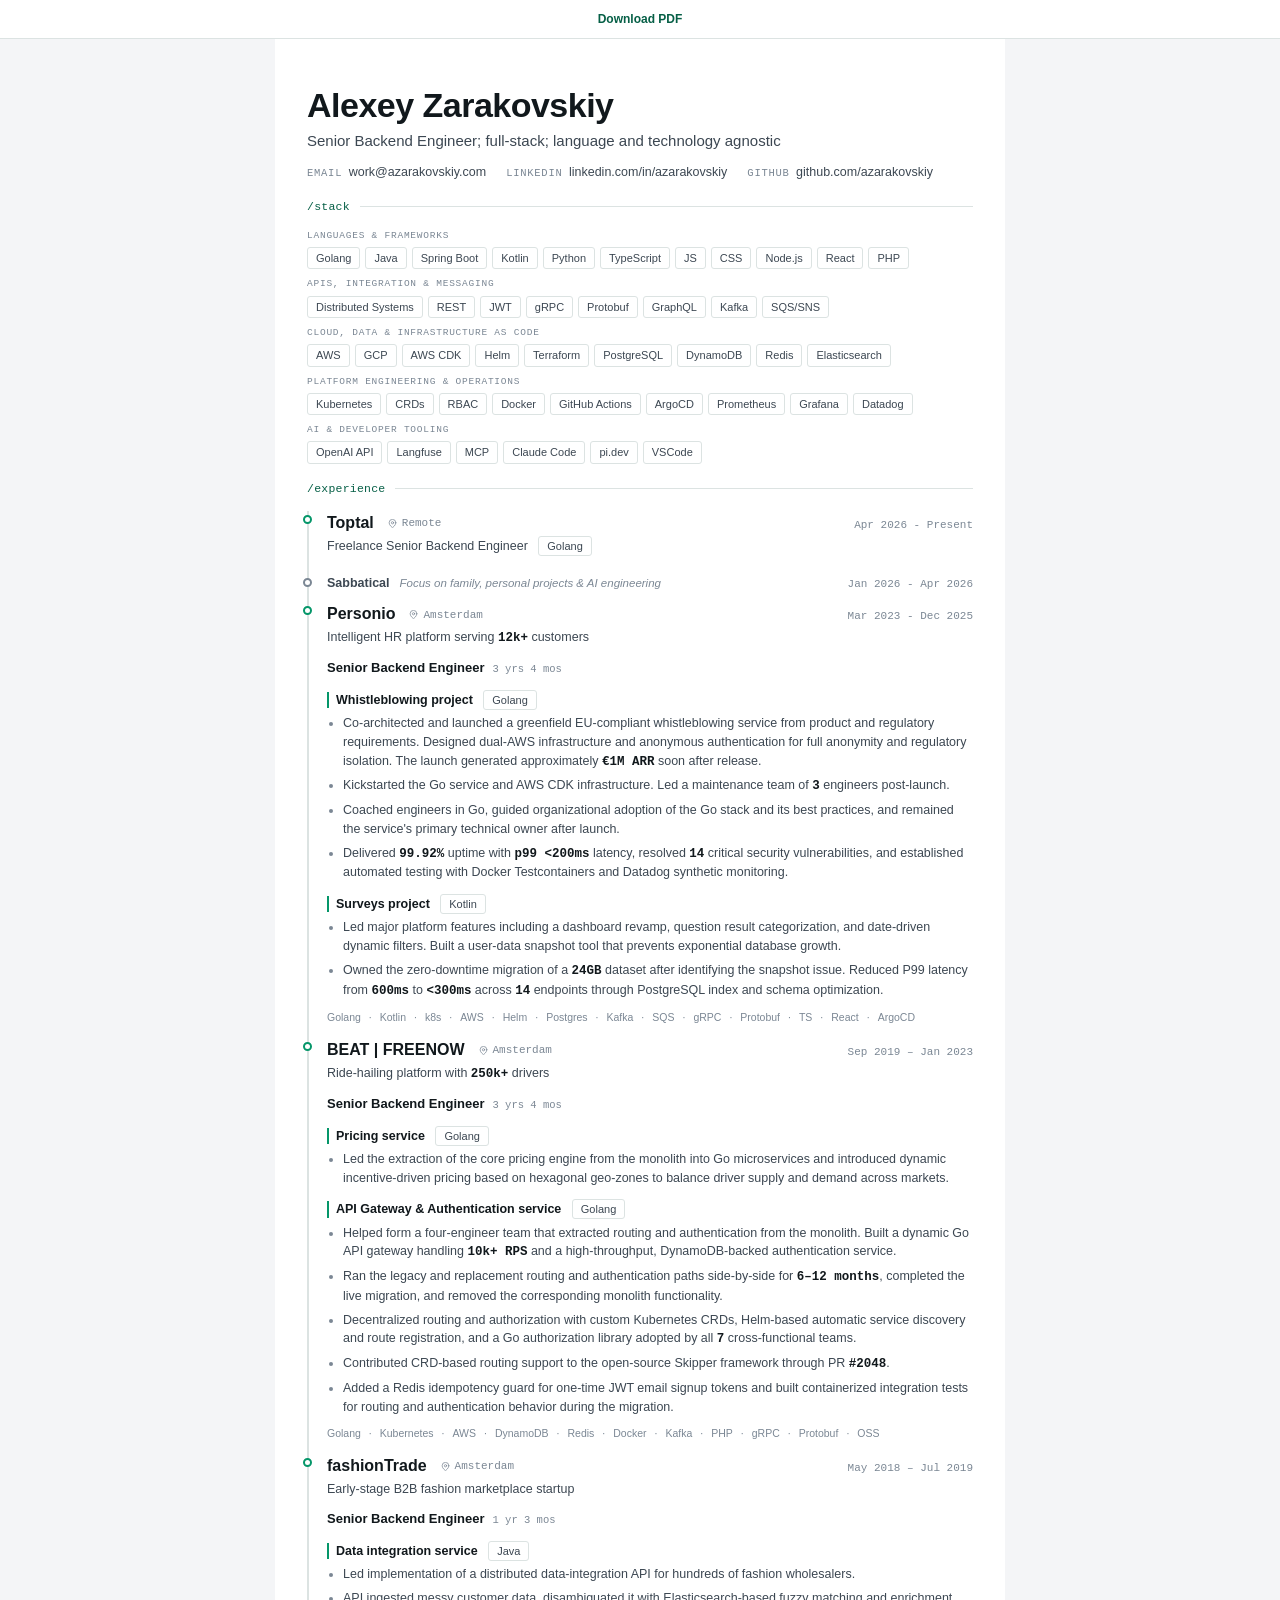
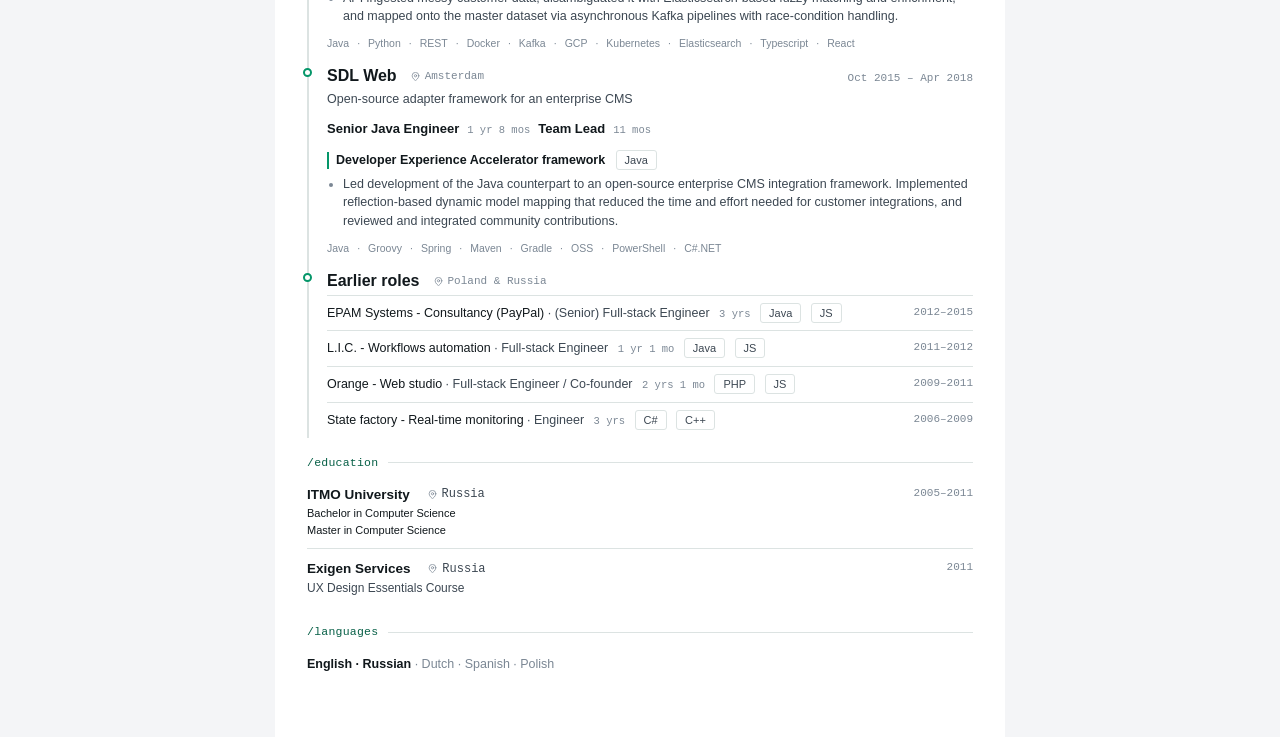
==== commit a44e7922: "Integrate featured blog design while preserving resume redirect" ====
--- a/index.html
+++ b/index.html
@@ -1,459 +1,12 @@
 <!doctype html>
 <html lang="en">
-  <head>
-    <meta charset="utf-8" />
-    <meta name="viewport" content="width=device-width, initial-scale=1" />
-    <meta name="description" content="Alexey Zarakovskiy, senior backend engineer. Selected work in backend services, platform engineering, live migrations and full-stack development." />
-    <meta name="color-scheme" content="light" />
-    <title>Alexey Zarakovskiy — Senior backend engineer</title>
-    <link rel="stylesheet" href="styles.css" />
-  </head>
-  <body>
-    <svg style="display: none" aria-hidden="true">
-      <symbol id="icon-pin" viewBox="0 0 24 24"><path d="M20 10c0 5-8 12-8 12S4 15 4 10a8 8 0 1 1 16 0Z"/><circle cx="12" cy="10" r="2.5"/></symbol>
-      <symbol id="icon-globe" viewBox="0 0 24 24"><circle cx="12" cy="12" r="9"/><path d="M3 12h18M12 3c3 3.5 3 14.5 0 18M12 3c-3 3.5-3 14.5 0 18"/></symbol>
-    </svg>
-    <a class="skip-link" href="#main">Skip to content</a>
-    <header class="site-header">
-      <div class="header-inner">
-        <a class="site-brand" href="#top"><span class="brand-full">Alexey Zarakovskiy</span><span class="brand-short" aria-hidden="true">az/</span><span class="brand-role" aria-hidden="true">Senior fullstack engineer</span></a>
-        <nav class="primary-nav" aria-label="Sections">
-          <a href="#projects">Projects</a>
-          <a href="#personal">Personal</a>
-        </nav>
-        <a class="resume-link" href="resume/">Résumé</a>
-        <nav class="contact-nav" aria-label="Social links and contact">
-          <a class="social-link" href="https://github.com/azarakovskiy" aria-label="GitHub">
-            <svg viewBox="0 0 24 24" aria-hidden="true"><path d="M15 22v-4a4.8 4.8 0 0 0-1-3.5c3.3-.4 6.7-1.6 6.7-7.3A5.7 5.7 0 0 0 19.2 3a5.3 5.3 0 0 0-.1-3S17.9-.1 15 1.8a13.4 13.4 0 0 0-7 0C5.1-.1 3.9.3 3.9.3A5.3 5.3 0 0 0 3.8 3a5.7 5.7 0 0 0-1.5 4.2c0 5.7 3.4 6.9 6.7 7.3A4.8 4.8 0 0 0 8 18v4"/><path d="M8 19c-3 .9-3-1.4-4-2"/></svg>
-          </a>
-          <a class="social-link" href="https://linkedin.com/in/azarakovskiy" aria-label="LinkedIn">
-            <svg class="linkedin-icon" viewBox="0 0 24 24" aria-hidden="true"><path d="M20.45 20.45h-3.56v-5.57c0-1.33 0-3.04-1.85-3.04s-2.14 1.45-2.14 2.94v5.67H9.34V9h3.42v1.56h.05c.48-.9 1.64-1.85 3.37-1.85 3.6 0 4.27 2.37 4.27 5.46v6.28ZM5.34 7.43a2.07 2.07 0 1 1 0-4.13 2.07 2.07 0 0 1 0 4.13ZM7.12 20.45H3.55V9h3.57v11.45Z"/></svg>
-          </a>
-          <a class="contact-button" href="mailto:work@azarakovskiy.com">Get in touch</a>
-        </nav>
-      </div>
-      <span class="header-section" aria-hidden="true"></span>
-    </header>
-
-    <main id="main" tabindex="-1">
-      <section class="intro container" id="top" aria-labelledby="name">
-        <div class="intro-grid">
-          <div class="intro-copy">
-            <h1 class="intro-role" id="name">Senior fullstack engineer</h1>
-            <p class="intro-description">I build backend services, evolve platforms and migrate live systems, from the first architecture decisions to production.</p>
-            <p class="availability" data-status="available"><span class="availability-dot" aria-hidden="true"></span>Available</p>
-          </div>
-          <div class="stack" id="stack">
-            <h2 class="route">/stack</h2>
-            <div class="stack-grid">
-              <div class="skill-group"><h3>Backend</h3><p>Go, Java, Kotlin, Spring</p></div>
-              <div class="skill-group"><h3>Distributed systems</h3><p>Kafka, PostgreSQL, DynamoDB</p></div>
-              <div class="skill-group"><h3>Platform</h3><p>AWS, Kubernetes, Docker, infrastructure as code</p></div>
-              <div class="skill-group"><h3>Full-stack &amp; AI</h3><p>TypeScript, React, MCP</p></div>
-            </div>
-          </div>
-        </div>
-      </section>
-
-      <section class="projects-section" id="projects" aria-labelledby="projects-title">
-        <div class="container">
-          <h2 class="route section-route" id="projects-title">/projects</h2>
-          <div class="customer-list">
-            <section class="customer-group current-role" id="prosus" aria-labelledby="prosus-title">
-              <header class="customer-heading">
-                <div class="customer-identity">
-                  <h3 class="customer-title" id="prosus-title">Prosus</h3>
-                  <p class="customer-period">1 Oct 2026 – present</p>
-                  <dl class="customer-work-context" aria-label="Employer information">
-                    <div><dt><svg aria-hidden="true"><use href="#icon-pin"></use></svg><span>Location</span></dt><dd>Amsterdam</dd></div>
-                  </dl>
-                  <p class="customer-summary">Senior Backend Engineer contractor working on the Toqan AI harness.</p>
-                  <details class="company-links">
-                    <summary class="company-link-trigger"><svg aria-hidden="true"><use href="#icon-globe"></use></svg>Visit</summary>
-                    <div class="customer-link-hint" id="prosus-site-links">
-                      <nav class="link-tree" aria-label="Prosus links"><a class="link-tree-root" href="https://www.prosus.com/" target="_blank" rel="noopener noreferrer">prosus.com ↗</a><span><a href="https://www.toqan.ai/" target="_blank" rel="noopener noreferrer">toqan.ai ↗</a></span></nav>
-                    </div>
-                  </details>
-                </div>
-                <div class="customer-meta">
-                  <p class="work-in-progress"><span aria-hidden="true"></span>Work in progress</p>
-                </div>
-              </header>
-              <div class="customer-projects">
-                <article class="project" id="toqan-harness" aria-labelledby="toqan-harness-title">
-                  <header class="project-heading">
-                    <div class="project-meta"><span>Toqan AI</span></div>
-                    <h4 class="project-title" id="toqan-harness-title">Task cancellation and MCP OAuth</h4>
-                    <p class="project-summary">Current work is scoped to the Go harness, recurring-task cancellation, and MCP OAuth fixes.</p>
-                  </header>
-                  <div class="project-body">
-                    <div class="project-details">
-                      <section class="project-detail"><h5>The problem</h5><p>Recurring agentic tasks needed a cancellation path across the product, while the MCP OAuth implementation needed a technical audit.</p></section>
-                      <section class="project-detail"><h5>My ownership</h5><p>I develop the Go-based Toqan harness. I delivered recurring-task cancellation across the React application and Go backend. I also audited MCP OAuth and am fixing the issues I found.</p></section>
-                      <section class="project-detail"><h5>Technical decisions</h5><p>The cancellation path spans the React application and Go backend. My MCP OAuth work addresses the issues found in the audit.</p></section>
-                      <section class="project-detail"><h5>Result</h5><p>Recurring-task cancellation is delivered. The OAuth audit is complete and the fixes are in progress.</p></section>
-                    </div>
-                    <footer class="project-footer">
-                      <div class="project-tech"><strong>Built with</strong><ul class="tags"><li>Go</li><li>React</li><li>MCP</li><li>OAuth</li></ul></div>
-                    </footer>
-                  </div>
-                </article>
-              </div>
-            </section>
-
-            <div class="toptal-entry">
-              <article class="inline-role">
-                <div class="inline-role-meta">
-                  <h3>Toptal</h3>
-                  <p>Apr 2026 – present</p>
-                  <div class="inline-role-context">
-                    <span><svg aria-hidden="true"><use href="#icon-pin"></use></svg>Remote</span>
-                    <a href="https://www.toptal.com/" target="_blank" rel="noopener noreferrer" aria-label="Visit Toptal website"><svg aria-hidden="true"><use href="#icon-globe"></use></svg>Visit</a>
-                  </div>
-                </div>
-                <div>
-                  <p class="inline-role-title">Freelance Senior Backend Engineer</p>
-                  <p class="inline-role-summary">Backend engineering across projects for clients through the Toptal platform.</p>
-                  <p class="inline-role-tech">Go</p>
-                </div>
-              </article>
-            </div>
-
-            <section class="customer-group" id="personio" aria-labelledby="personio-title">
-              <header class="customer-heading">
-                <div class="customer-identity">
-                  <h3 class="customer-title" id="personio-title">Personio</h3>
-                  <p class="customer-period">Mar 2023 – Dec 2025</p>
-                  <dl class="customer-work-context" aria-label="Employer information">
-                    <div><dt><svg aria-hidden="true"><use href="#icon-pin"></use></svg><span>Location</span></dt><dd>Amsterdam</dd></div>
-                  </dl>
-                  <p class="customer-summary">Senior Backend Engineer at a European HR platform serving 12,000+ customers.</p>
-                  <details class="company-links">
-                    <summary class="company-link-trigger"><svg aria-hidden="true"><use href="#icon-globe"></use></svg>Visit</summary>
-                    <div class="customer-link-hint" id="personio-site-links">
-                      <nav class="link-tree" aria-label="Personio links"><a class="link-tree-root" href="https://www.personio.com/" target="_blank" rel="noopener noreferrer">personio.com ↗</a><span><a href="https://www.personio.com/product/whistleblowing/" target="_blank" rel="noopener noreferrer">Whistleblowing ↗</a><a href="https://www.personio.com/product/surveys/" target="_blank" rel="noopener noreferrer">Surveys ↗</a></span></nav>
-                    </div>
-                  </details>
-                </div>
-              </header>
-              <div class="customer-projects">
-                <article class="project" id="anonymous-by-design" aria-labelledby="anonymous-by-design-title">
-                  <header class="project-heading">
-                    <div class="project-meta"><span>Product launch</span></div>
-                    <h4 class="project-title" id="anonymous-by-design-title">From the first commit to technical ownership</h4>
-                    <p class="project-summary">An EU-compliant whistleblowing service with anonymous reporting and separate infrastructure for sensitive data.</p>
-                  </header>
-                  <div class="project-body">
-                    <dl class="project-proof">
-                      <div class="proof-item"><dt>soon after release</dt><dd>~€1M ARR</dd></div>
-                      <div class="proof-item"><dt>low-traffic service uptime</dt><dd>99.92%</dd></div>
-                      <div class="proof-item"><dt>critical vulnerabilities closed</dt><dd>14</dd></div>
-                    </dl>
-                    <div class="project-details">
-                      <section class="project-detail"><h5>The problem</h5><p>Personio needed an EU-compliant reporting service that kept reporters anonymous and sensitive data separate from the main platform.</p></section>
-                      <section class="project-detail"><h5>My ownership</h5><p>I co-architected the service in a six-engineer delivery team, working with colleagues to resolve product and regulatory design questions. I started the Go codebase and AWS CDK infrastructure from scratch. After launch, I remained the primary technical owner: I coordinated a small virtual team's technical work, onboarded contributors, and handled most ongoing engineering work.</p></section>
-                      <section class="project-detail"><h5>Technical decisions</h5><p>We separated the public and private sides into different AWS accounts and used anonymous authentication without retaining identifying user information. I set up automated tests with Docker Testcontainers and synthetic monitoring in Datadog.</p></section>
-                      <section class="project-detail"><h5>Result</h5><p>The service generated about €1M ARR soon after release, reached 99.92% uptime, kept p99 latency below 200ms, and closed 14 critical security vulnerabilities. This was an intentionally low-traffic service; uptime and latency describe reliability, not traffic scale.</p></section>
-                    </div>
-                    <footer class="project-footer">
-                      <div class="project-tech"><strong>Built with</strong><ul class="tags"><li>Go</li><li>TypeScript</li><li>React</li><li>AWS CDK</li><li>Docker Testcontainers</li><li>Datadog</li></ul></div>
-                    </footer>
-                  </div>
-                </article>
-
-                <article class="project" id="surveys-product" aria-labelledby="surveys-product-title">
-                  <header class="project-heading">
-                    <div class="project-meta"><span>Product engineering</span></div>
-                    <h4 class="project-title" id="surveys-product-title">Survey features, backed by better data</h4>
-                    <p class="project-summary">Feature leadership across the dashboard, question result categorization, themes, date-based filters, local development, and database performance.</p>
-                  </header>
-                  <div class="project-body">
-                    <dl class="project-proof">
-                      <div class="proof-item"><dt>p99 latency</dt><dd>600ms to &lt;300ms</dd></div>
-                      <div class="proof-item"><dt>endpoints improved</dt><dd>14</dd></div>
-                      <div class="proof-item"><dt>dataset migrated live</dt><dd>24 GB</dd></div>
-                    </dl>
-                    <div class="project-details">
-                      <section class="project-detail"><h5>The problem</h5><p>An AWS RDS memory alert led me to investigate a snapshot design that copied participant data for every example survey. For larger customers, those copies caused exponential database growth. The product also needed broader survey features.</p></section>
-                      <section class="project-detail"><h5>My ownership</h5><p>I led the dashboard revamp, question result categorization, themes, date-based filters, and local-development improvements within an established Kotlin and Spring product team, sharing implementation with other engineers. I also owned the snapshot redesign and migration.</p></section>
-                      <section class="project-detail"><h5>Technical decisions</h5><p>I redesigned the snapshot flow to reuse slightly stale company data where that tradeoff was acceptable. PostgreSQL index and schema changes addressed the slow endpoints.</p></section>
-                      <section class="project-detail"><h5>Result</h5><p>The team shipped the survey features. PostgreSQL index and schema work cut p99 latency from 600ms to below 300ms across 14 endpoints. The redesigned snapshot flow stopped the repeated-copy growth pattern, and I migrated the 24 GB dataset without downtime.</p></section>
-                    </div>
-                    <footer class="project-footer">
-                      <div class="project-tech"><strong>Built with</strong><ul class="tags"><li>Kotlin</li><li>Spring</li><li>TypeScript</li><li>React</li><li>PostgreSQL</li></ul></div>
-                    </footer>
-                  </div>
-                </article>
-              </div>
-            </section>
-
-            <section class="customer-group" id="beat-freenow" aria-labelledby="beat-freenow-title">
-              <header class="customer-heading">
-                <div class="customer-identity">
-                  <h3 class="customer-title" id="beat-freenow-title">BEAT / FREENOW</h3>
-                  <p class="customer-period">Sep 2019 – Jan 2023</p>
-                  <dl class="customer-work-context" aria-label="Employer information">
-                    <div><dt><svg aria-hidden="true"><use href="#icon-pin"></use></svg><span>Location</span></dt><dd>Amsterdam</dd></div>
-                  </dl>
-                  <p class="customer-summary">Senior Backend Engineer at a ride-hailing platform with 250,000+ drivers.</p>
-                  <details class="company-links">
-                    <summary class="company-link-trigger"><svg aria-hidden="true"><use href="#icon-globe"></use></svg>Visit</summary>
-                    <span class="customer-link-hint site-disclaimer-inline" id="beat-site-disclaimer">BEAT is now FREENOW in Greece. <a href="https://www.free-now.com/gr-en/ride/beat-taxi-greece/" target="_blank" rel="noopener noreferrer">Transition details ↗</a>.</span>
-                  </details>
-                </div>
-              </header>
-              <div class="customer-projects">
-                <article class="project" id="gateway-migration" aria-labelledby="gateway-migration-title">
-                  <header class="project-heading">
-                    <div class="project-meta"><span>Platform migration</span></div>
-                    <h4 class="project-title" id="gateway-migration-title">A staged path out of the monolith</h4>
-                    <p class="project-summary">Routing and authentication moved into shared services while product teams gained control of their own routes and authorization rules.</p>
-                  </header>
-                  <div class="project-body">
-                    <dl class="project-proof">
-                      <div class="proof-item"><dt>gateway throughput</dt><dd>10k+ RPS</dd></div>
-                      <div class="proof-item"><dt>parallel operation</dt><dd>6 to 12 months</dd></div>
-                      <div class="proof-item"><dt>authorization adopted</dt><dd>7 teams</dd></div>
-                    </dl>
-                    <div class="project-details">
-                      <section class="project-detail"><h5>The problem</h5><p>Routing and authentication still lived in a PHP monolith, so service teams had to change shared endpoints whenever their own APIs changed.</p></section>
-                      <section class="project-detail"><h5>My ownership</h5><p>I helped form the gateway team with one colleague; we later grew to four engineers. I contributed to the Go gateway, authentication service, authorization library, and staged migration. We shared authorship of the work.</p></section>
-                      <section class="project-detail"><h5>Technical decisions</h5><p>We built the gateway on Zalando Skipper and used DynamoDB for the high-throughput authentication service. Custom Kubernetes CRDs and Helm-based registration let service teams publish routes without manual gateway changes, while a Go authorization library let them define and test their own rules. I added a Redis idempotency guard for one-time JWT signup tokens and containerized integration tests.</p></section>
-                      <section class="project-detail"><h5>Result</h5><p>We ran the old and new systems side by side for about six to twelve months, then removed routing and authentication code from the PHP monolith. The gateway handled more than 10,000 requests per second, and all seven cross-functional teams adopted the authorization library. I contributed the CRD routing work upstream to <a href="https://github.com/zalando/skipper/pull/2048" target="_blank" rel="noopener noreferrer">Zalando Skipper</a>.</p></section>
-                    </div>
-                    <footer class="project-footer">
-                      <div class="project-tech"><strong>Built with</strong><ul class="tags"><li>Go</li><li>Zalando Skipper</li><li>Kubernetes</li><li>Helm</li><li>DynamoDB</li><li>Redis</li></ul></div>
-                    </footer>
-                  </div>
-                </article>
-
-                <article class="project" id="geo-zone-pricing" aria-labelledby="geo-zone-pricing-title">
-                  <header class="project-heading">
-                    <div class="project-meta"><span>Focused feature</span></div>
-                    <h4 class="project-title" id="geo-zone-pricing-title">Geo-zone pricing</h4>
-                    <p class="project-summary">One pricing feature built during a few months in BEAT's established Pricing team.</p>
-                  </header>
-                  <div class="project-body">
-                    <div class="project-details">
-                      <section class="project-detail"><h5>The problem</h5><p>Pricing needed to respond to local supply and demand conditions.</p></section>
-                      <section class="project-detail"><h5>My ownership</h5><p>I delivered one geo-zone pricing feature within the established team.</p></section>
-                      <section class="project-detail"><h5>Technical decisions</h5><p>The feature used supply and demand signals at the geo-zone level.</p></section>
-                      <section class="project-detail"><h5>Result</h5><p>The feature could influence driver availability. It was not a migration of the complete pricing engine.</p></section>
-                    </div>
-                    <footer class="project-footer">
-                      <div class="project-tech"><strong>Built with</strong><ul class="tags"><li>Go</li><li>Kafka</li><li>PostgreSQL</li></ul></div>
-                    </footer>
-                  </div>
-                </article>
-              </div>
-            </section>
-
-            <section class="customer-group" id="fashiontrade" aria-labelledby="fashiontrade-title">
-              <header class="customer-heading">
-                <div class="customer-identity">
-                  <h3 class="customer-title" id="fashiontrade-title">fashionTrade</h3>
-                  <p class="customer-period">May 2018 – Jul 2019</p>
-                  <dl class="customer-work-context" aria-label="Employer information">
-                    <div><dt><svg aria-hidden="true"><use href="#icon-pin"></use></svg><span>Location</span></dt><dd>Amsterdam</dd></div>
-                  </dl>
-                  <p class="customer-summary">Senior Java Engineer in my first professional role focused on microservices and distributed systems.</p>
-                </div>
-              </header>
-              <div class="customer-projects">
-                <article class="project" id="messy-data" aria-labelledby="messy-data-title">
-                  <header class="project-heading">
-                    <div class="project-meta"><span>Data integration</span></div>
-                    <h4 class="project-title" id="messy-data-title">Matching the records that never quite matched</h4>
-                    <p class="project-summary">An asynchronous pipeline turned inconsistent retailer records into repeatable, enriched platform data.</p>
-                  </header>
-                  <div class="project-body">
-                    <div class="project-details">
-                      <section class="project-detail"><h5>The problem</h5><p>Retailer shop records from fashion wholesalers rarely matched the platform's master data cleanly.</p></section>
-                      <section class="project-detail"><h5>My ownership</h5><p>In a small engineering team, I took a leading engineering role in the service that ingested records, matched them to existing entities, and enriched platform data. This was technical leadership, not people management.</p></section>
-                      <section class="project-detail"><h5>Technical decisions</h5><p>Kafka handled asynchronous processing, while Elasticsearch provided fuzzy matching. The flow also accounted for partial state and races between services.</p></section>
-                      <section class="project-detail"><h5>Result</h5><p>The service processed data from hundreds of wholesale fashion customers through the same repeatable flow.</p></section>
-                    </div>
-                    <footer class="project-footer">
-                      <div class="project-tech"><strong>Built with</strong><ul class="tags"><li>Java</li><li>Kafka</li><li>Elasticsearch</li><li>Docker</li><li>Kubernetes</li><li>GCP</li></ul></div>
-                    </footer>
-                  </div>
-                </article>
-              </div>
-            </section>
-
-            <section class="customer-group" id="sdl-web" aria-labelledby="sdl-web-title">
-              <header class="customer-heading">
-                <div class="customer-identity">
-                  <h3 class="customer-title" id="sdl-web-title">SDL Web / RWS</h3>
-                  <p class="customer-period">Oct 2015 – Apr 2018</p>
-                  <dl class="customer-work-context" aria-label="Employer information">
-                    <div><dt><svg aria-hidden="true"><use href="#icon-pin"></use></svg><span>Location</span></dt><dd>Amsterdam</dd></div>
-                  </dl>
-                  <p class="customer-summary">Technical Team Lead and Senior Java Engineer building integration tooling for a proprietary enterprise CMS.</p>
-                  <details class="company-links">
-                    <summary class="company-link-trigger"><svg aria-hidden="true"><use href="#icon-globe"></use></svg>Visit</summary>
-                    <div class="customer-link-hint" id="sdl-site-links">
-                      <nav class="link-tree" aria-label="SDL Web links"><a class="link-tree-root" href="https://www.rws.com/content-management/tridion/" target="_blank" rel="noopener noreferrer">rws.com/tridion ↗</a><span><a href="https://github.com/RWS/dxa-web-application-java" target="_blank" rel="noopener noreferrer">DXA Java ↗</a></span></nav>
-                    </div>
-                  </details>
-                </div>
-              </header>
-              <div class="customer-projects">
-                <article class="project" id="dxa-java" aria-labelledby="dxa-java-title">
-                  <header class="project-heading">
-                    <div class="project-meta"><span>Open-source adapter</span></div>
-                    <h4 class="project-title" id="dxa-java-title">A reusable Java path into the CMS</h4>
-                    <p class="project-summary">The open-source DXA adapter mapped application models to entities in a proprietary CMS.</p>
-                  </header>
-                  <div class="project-body">
-                    <div class="project-details">
-                      <section class="project-detail"><h5>The problem</h5><p>Each customer integration needed substantial configuration against a flexible CMS data model.</p></section>
-                      <section class="project-detail"><h5>My ownership</h5><p>I led the Java counterpart of the DXA adapter framework and reviewed contributions from external users.</p></section>
-                      <section class="project-detail"><h5>Technical decisions</h5><p>I used reflection for dynamic model mapping between application models and CMS entities.</p></section>
-                      <section class="project-detail"><h5>Result</h5><p>The framework gave customers a repeatable way to connect Java applications to the CMS. The adapter was open source; the CMS was proprietary.</p></section>
-                    </div>
-                    <footer class="project-footer">
-                      <div class="project-tech"><strong>Built with</strong><ul class="tags"><li>Java</li><li>Spring</li><li>Maven</li><li>Gradle</li></ul></div>
-                    </footer>
-                  </div>
-                </article>
-              </div>
-            </section>
-
-            <section class="inline-history" aria-label="Earlier experience">
-              <article class="inline-role">
-                <div class="inline-role-meta">
-                  <h3>EPAM Systems</h3>
-                  <p>Jul 2012 – Sep 2015</p>
-                  <div class="inline-role-context">
-                    <span><svg aria-hidden="true"><use href="#icon-pin"></use></svg>Russia &amp; Poland</span>
-                    <a href="https://www.epam.com/" target="_blank" rel="noopener noreferrer" aria-label="Visit EPAM Systems website"><svg aria-hidden="true"><use href="#icon-globe"></use></svg>Visit</a>
-                  </div>
-                </div>
-                <div>
-                  <p class="inline-role-title">Senior full-stack Java engineer</p>
-                  <p class="inline-role-summary">I delivered enterprise software for Yota in Russia, PayPal in the United States, and MeteoSystems in Germany.</p>
-                  <p class="inline-role-tech">Java</p>
-                </div>
-              </article>
-              <article class="inline-role">
-                <div class="inline-role-meta">
-                  <h3>L.I.C.</h3>
-                  <p>2011 – 2012</p>
-                  <div class="inline-role-context">
-                    <span><svg aria-hidden="true"><use href="#icon-pin"></use></svg>Russia</span>
-                  </div>
-                </div>
-                <div>
-                  <p class="inline-role-title">Full-stack Java engineer</p>
-                  <p class="inline-role-summary">I built retail workflow automation across backend and frontend systems.</p>
-                  <p class="inline-role-tech">Java</p>
-                </div>
-              </article>
-              <article class="inline-role">
-                <div class="inline-role-meta">
-                  <h3>Orange</h3>
-                  <p>2009 – 2011</p>
-                  <div class="inline-role-context">
-                    <span><svg aria-hidden="true"><use href="#icon-pin"></use></svg>Russia</span>
-                  </div>
-                </div>
-                <div>
-                  <p class="inline-role-title">CTO, co-founder, and hands-on engineer</p>
-                  <p class="inline-role-summary">I co-founded the web studio and built a proprietary CMS for commercial client sites. We also worked with the US design studio ArtByMobile.</p>
-                  <p class="inline-role-tech">PHP · JavaScript</p>
-                </div>
-              </article>
-              <article class="inline-role">
-                <div class="inline-role-meta">
-                  <h3>State Factory Energy</h3>
-                  <p>2006 – 2009</p>
-                  <div class="inline-role-context">
-                    <span><svg aria-hidden="true"><use href="#icon-pin"></use></svg>Russia</span>
-                  </div>
-                </div>
-                <div>
-                  <p class="inline-role-title">Real-time monitoring engineer</p>
-                  <p class="inline-role-summary">I worked on signal-processing software for radio-monitoring systems.</p>
-                  <p class="inline-role-tech">C++ · C#</p>
-                </div>
-              </article>
-            </section>
-          </div>
-        </div>
-      </section>
-
-      <section class="personal-section" id="personal" aria-labelledby="personal-title">
-        <div class="container">
-          <h2 class="route section-route" id="personal-title">/personal</h2>
-
-          <div class="personal-ledger">
-            <article>
-              <div class="personal-heading"><p>Personal job-search tooling</p><h3>Job Radar</h3><span>Go · AI agents</span></div>
-              <div><p>I built this personal Go tool to read candidate evidence, suggest matching roles, identify gaps, and produce weighted fit scores.</p><p>I split the workflow into bounded stages with clear inputs and outputs. Reusable agent instructions and tools coordinate the work, applying the same boundaries I use in backend and platform engineering.</p></div>
-            </article>
-            <article>
-              <div class="personal-heading"><p>Household automation</p><h3>Home Assistant energy optimization</h3><span>Go · Home Assistant</span></div>
-              <div><p>I built a Go service that reads real-time energy prices through Home Assistant and adjusts my home's electricity use automatically.</p><p>It runs at home and saves money every month.</p><a href="https://github.com/azarakovskiy/home-automation-go" target="_blank" rel="noopener noreferrer">View source ↗</a></div>
-            </article>
-          </div>
-        </div>
-      </section>
-
-
-    </main>
-
-    <footer class="contact-section" id="contact" aria-labelledby="contact-title">
-      <div class="container">
-        <h2 class="route section-route" id="contact-title">/contact</h2>
-        <div class="contact-grid">
-          <div><h3>Let’s talk engineering.</h3><p>Hiring a backend engineer or looking for help with a platform or migration? Email me about the work.</p></div>
-          <div class="contact-actions">
-            <a class="contact-email" href="mailto:work@azarakovskiy.com">work@azarakovskiy.com</a>
-            <nav class="footer-links" aria-label="More ways to connect"><a href="https://linkedin.com/in/azarakovskiy">LinkedIn</a><a href="https://github.com/azarakovskiy">GitHub</a><a href="resume/">Résumé</a></nav>
-          </div>
-        </div>
-        <div class="footer-note">
-          <span class="business-details">Chookity · BTW nummer: XXX · KvK nummer: XXX</span>
-          <a href="#top">Back to top</a>
-        </div>
-      </div>
-    </footer>
-    <script>
-      const header = document.querySelector(".site-header");
-      const brandRole = document.querySelector(".brand-role");
-      const introRole = document.querySelector(".intro-role");
-      const headerSection = document.querySelector(".header-section");
-      const sectionRoutes = [...document.querySelectorAll(".section-route")];
-      let currentSection = "";
-
-      function updateCurrentSection() {
-        const headerBottom = header.getBoundingClientRect().bottom;
-        const showInBrand = introRole.getBoundingClientRect().bottom <= headerBottom;
-        header.classList.toggle("role-in-brand", showInBrand);
-        brandRole.setAttribute("aria-hidden", String(!showInBrand));
-        let activeRoute;
-
-        for (const route of sectionRoutes) {
-          if (route.getBoundingClientRect().bottom > headerBottom) break;
-          activeRoute = route;
-        }
-        if (scrollY + innerHeight >= document.documentElement.scrollHeight - 1) activeRoute = sectionRoutes.at(-1);
-
-        const nextSection = activeRoute?.textContent.trim() ?? "";
-        if (nextSection === currentSection) return;
-
-        currentSection = nextSection;
-        if (nextSection) headerSection.textContent = nextSection;
-        header.classList.toggle("section-in-header", Boolean(nextSection));
-        headerSection.classList.remove("section-changed");
-        void headerSection.offsetWidth;
-        headerSection.classList.toggle("section-changed", Boolean(nextSection));
-      }
-
-      addEventListener("scroll", updateCurrentSection, { passive: true });
-      addEventListener("resize", updateCurrentSection);
-      updateCurrentSection();
-    </script>
-  </body>
+<head>
+  <meta charset="utf-8">
+  <meta name="viewport" content="width=device-width, initial-scale=1">
+  <meta http-equiv="refresh" content="0; url=resume/">
+  <title>Portfolio</title>
+</head>
+<body>
+  <p>Redirecting to <a href="resume/">resume</a>…</p>
+</body>
 </html>
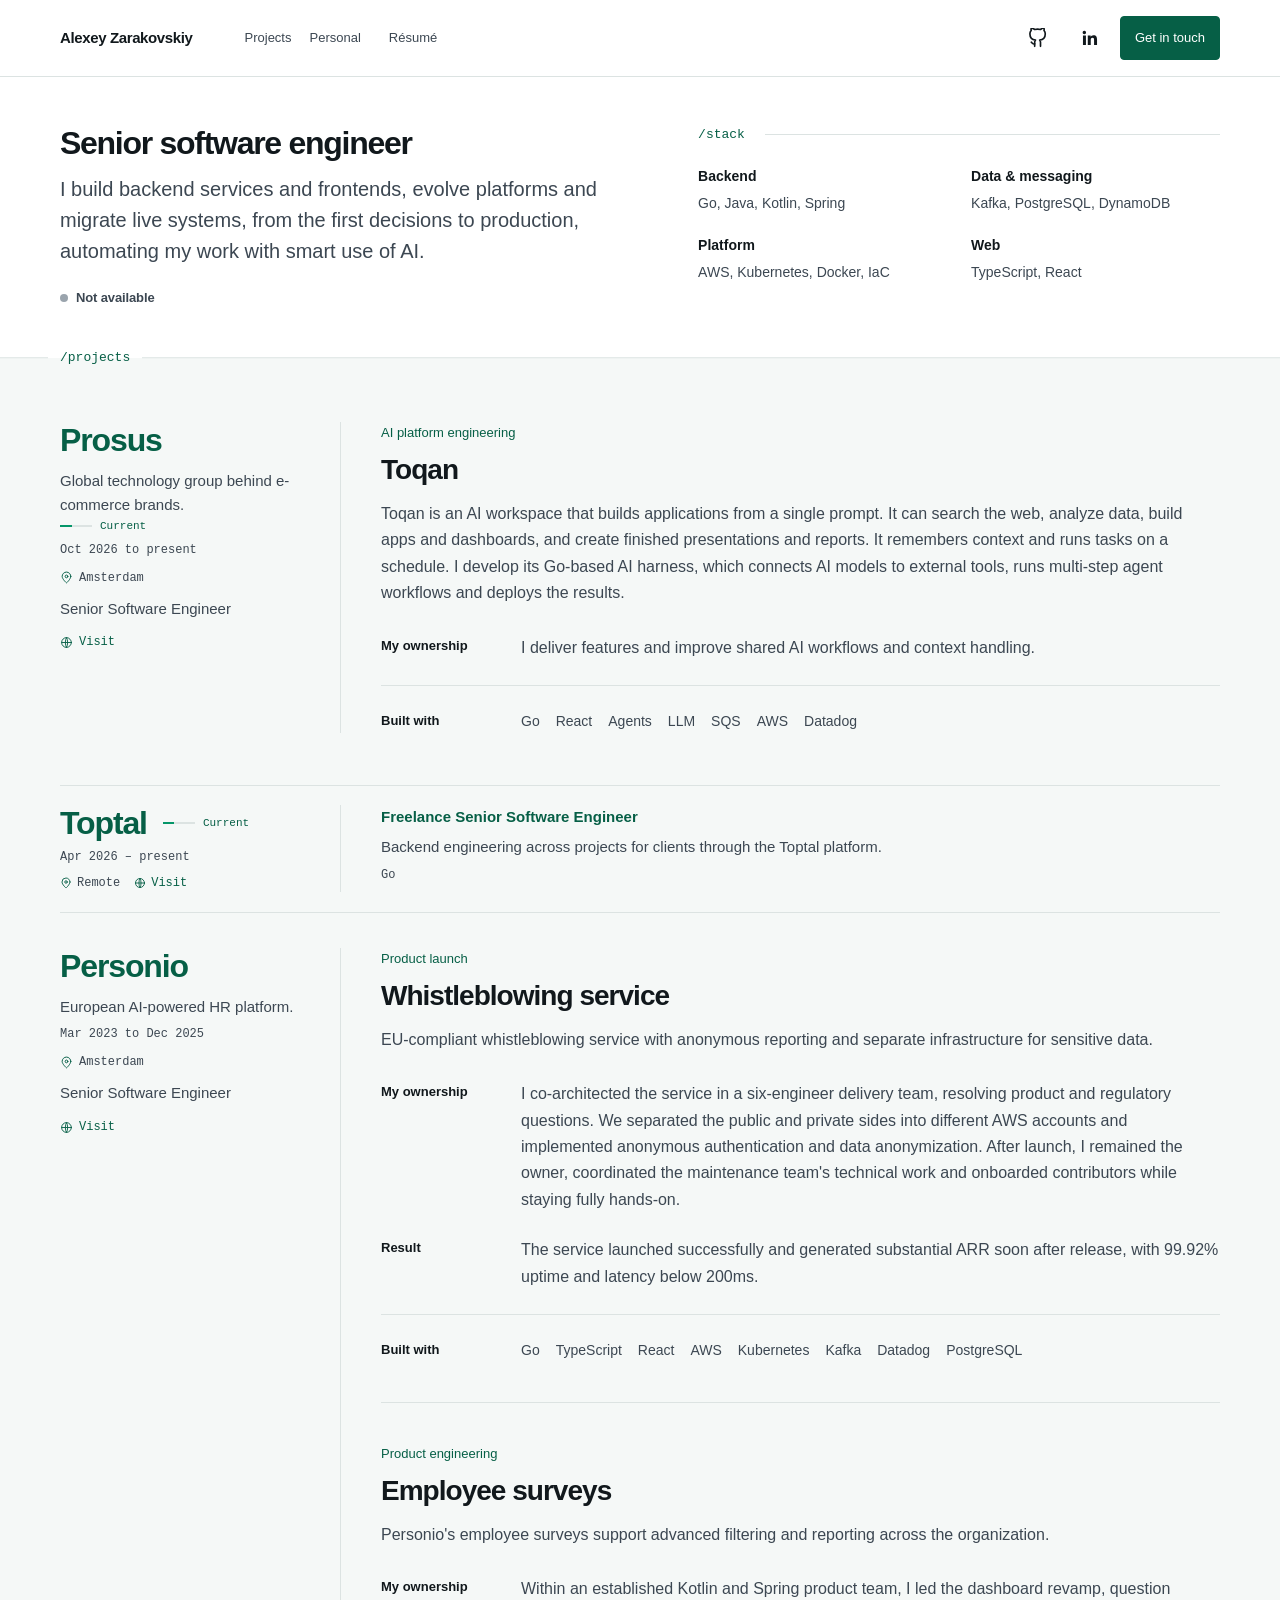
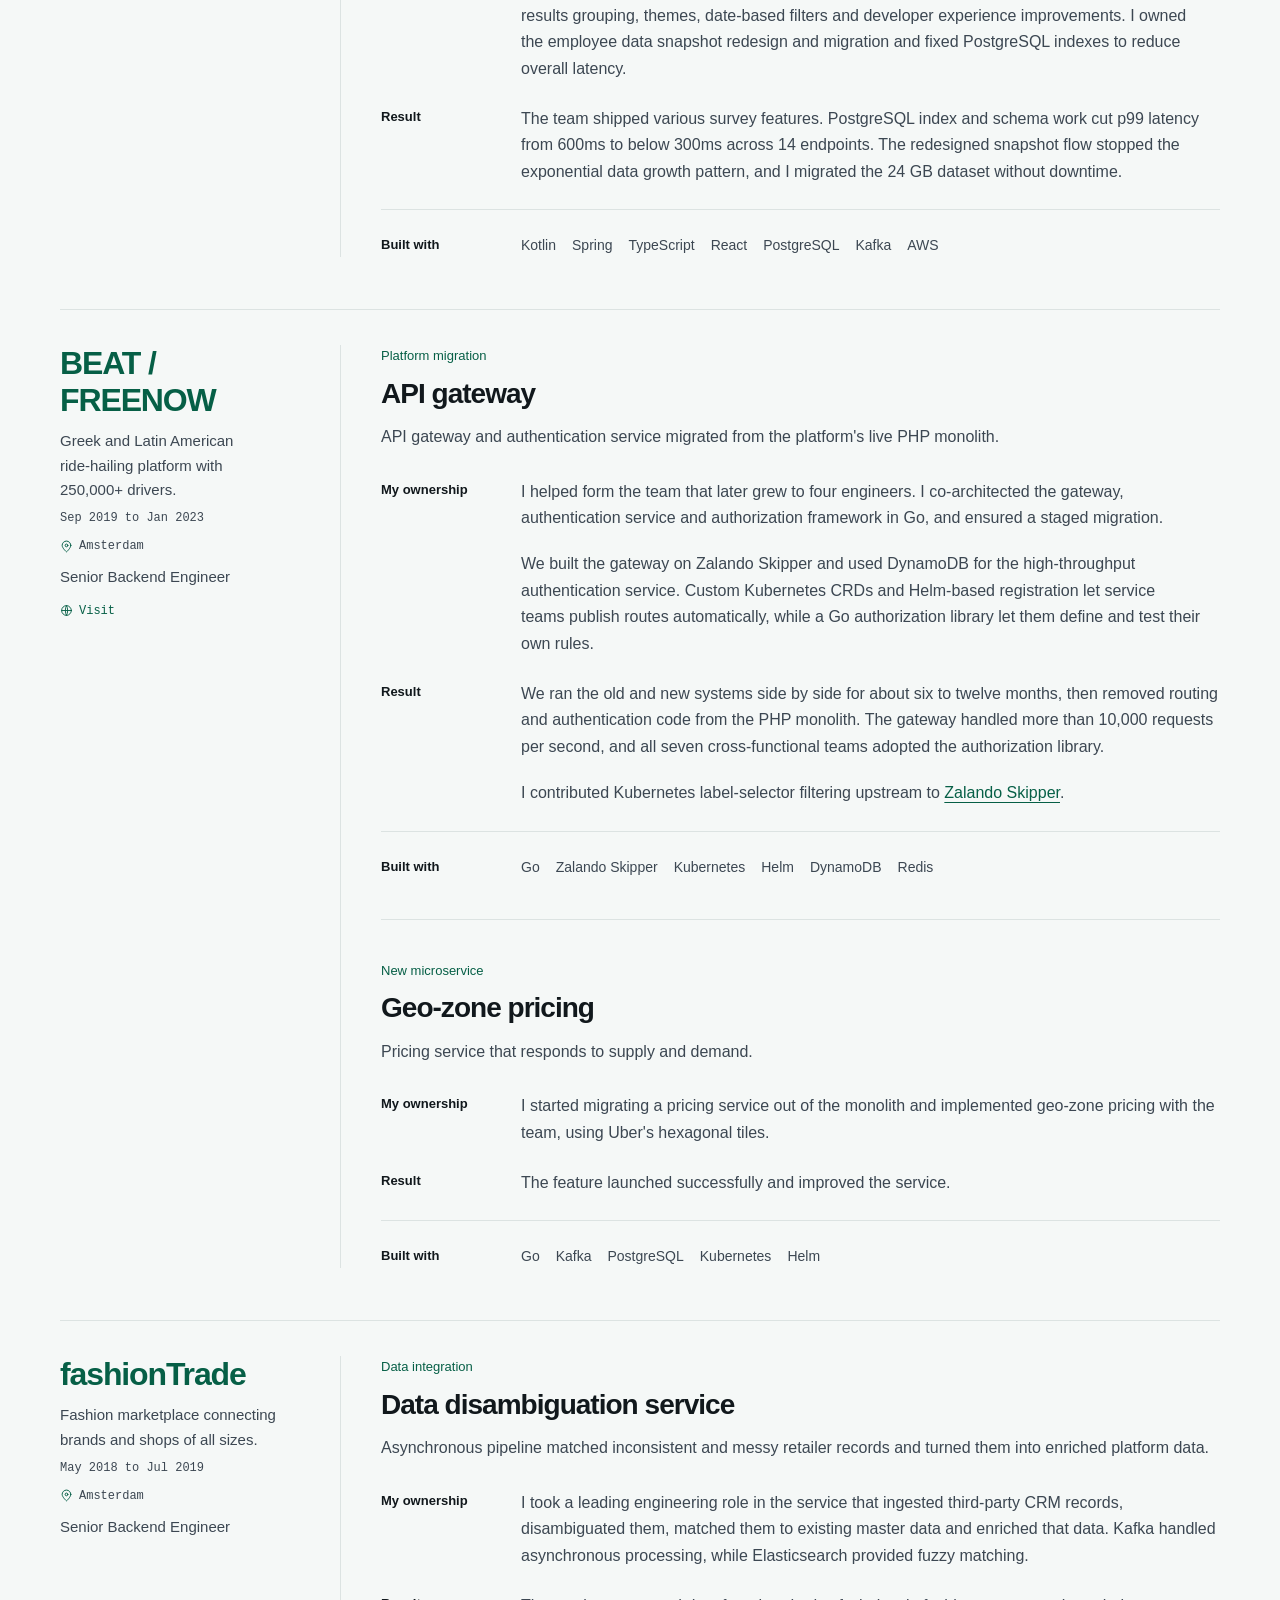
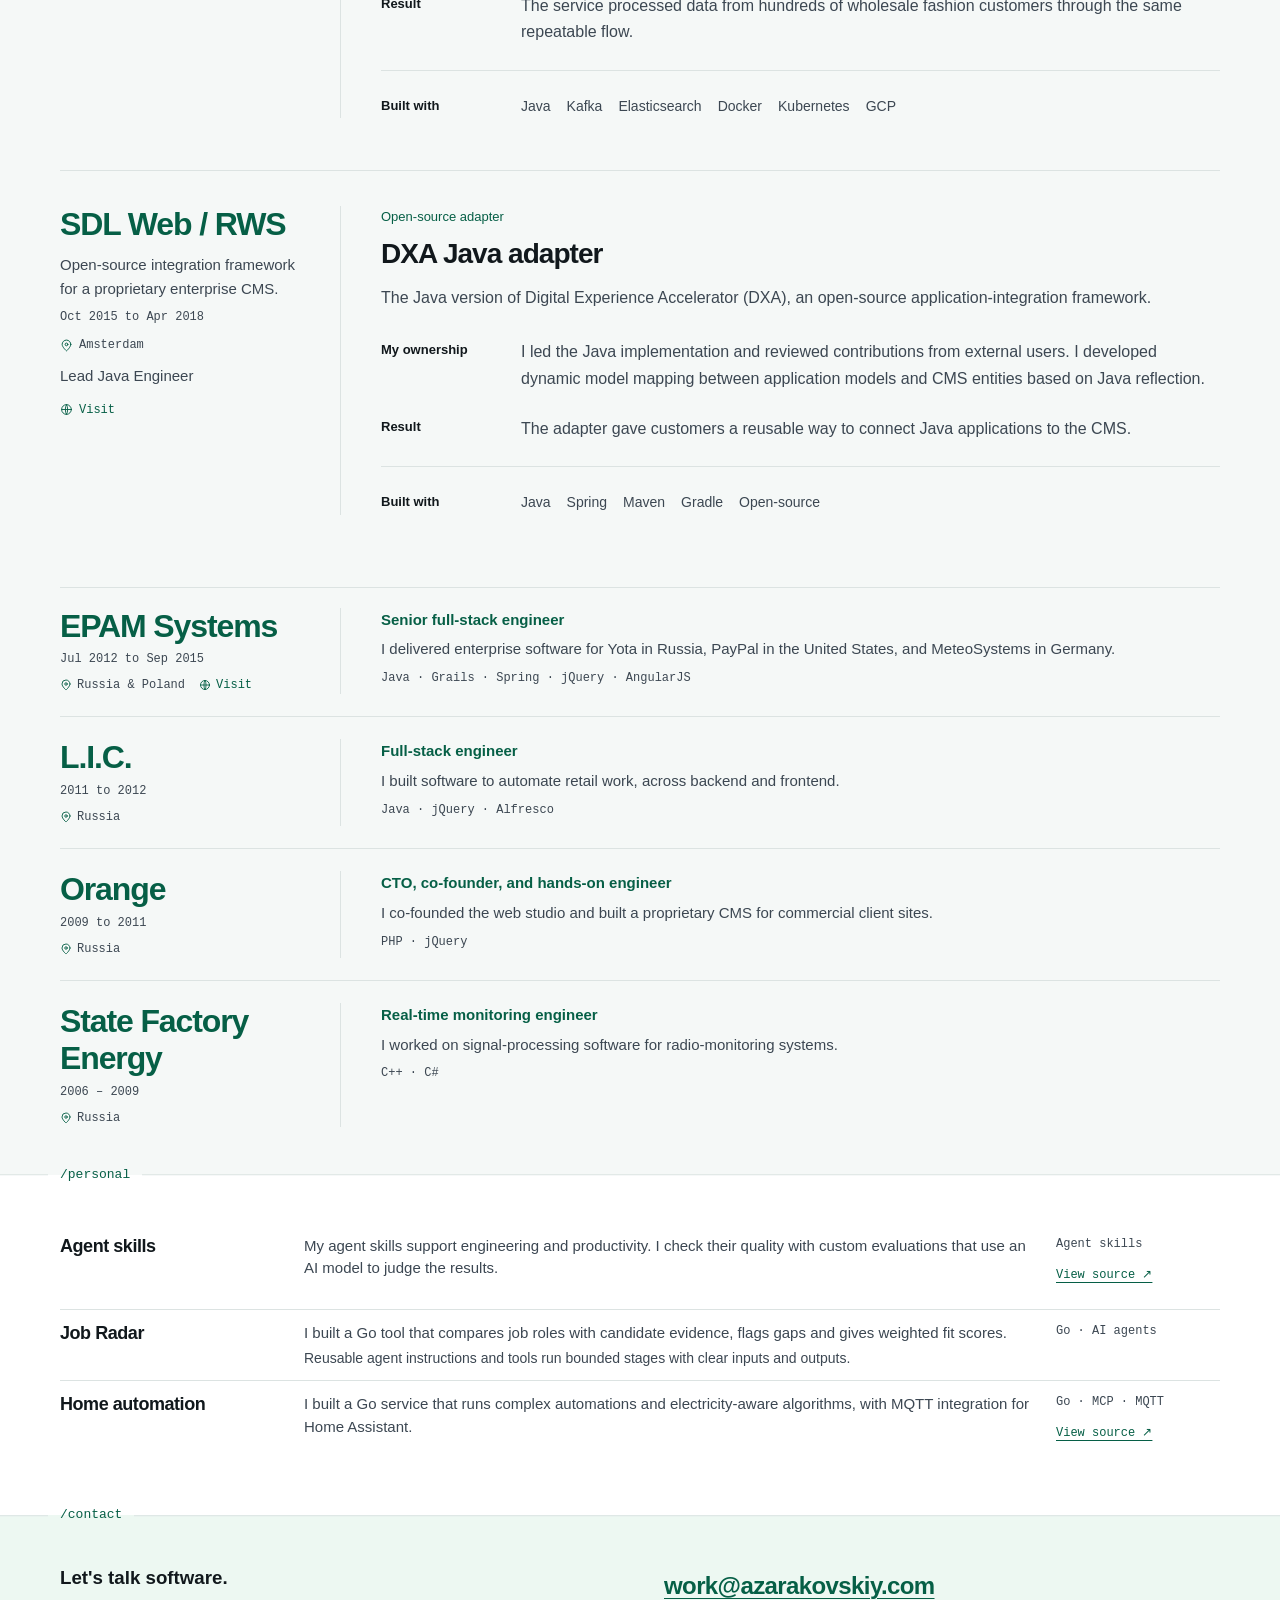
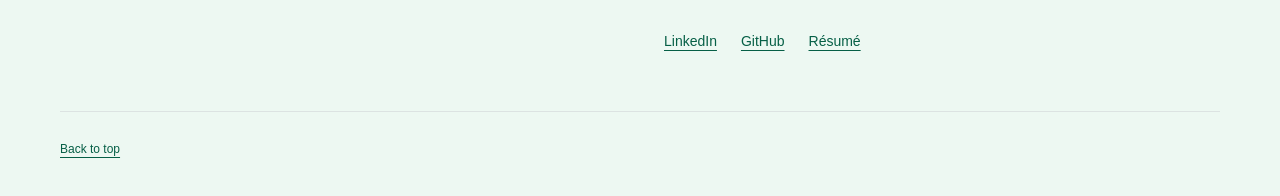
==== commit 93878237: "Update portfolio content and serve it at the site root" ====
--- a/index.html
+++ b/index.html
@@ -1,12 +1,446 @@
 <!doctype html>
 <html lang="en">
-<head>
-  <meta charset="utf-8">
-  <meta name="viewport" content="width=device-width, initial-scale=1">
-  <meta http-equiv="refresh" content="0; url=resume/">
-  <title>Portfolio</title>
-</head>
-<body>
-  <p>Redirecting to <a href="resume/">resume</a>…</p>
-</body>
+  <head>
+    <meta charset="utf-8" />
+    <meta name="viewport" content="width=device-width, initial-scale=1" />
+    <meta name="description" content="Alexey Zarakovskiy, Senior software engineer. Selected work in backend services, platform engineering, live migrations, full-stack development, agent skills and automated workflows." />
+    <meta name="color-scheme" content="light" />
+    <title>Alexey Zarakovskiy | Senior software engineer</title>
+    <link rel="stylesheet" href="styles.css" />
+  </head>
+  <body>
+    <svg style="display: none" aria-hidden="true">
+      <symbol id="icon-pin" viewBox="0 0 24 24"><path d="M20 10c0 5-8 12-8 12S4 15 4 10a8 8 0 1 1 16 0Z"/><circle cx="12" cy="10" r="2.5"/></symbol>
+      <symbol id="icon-globe" viewBox="0 0 24 24"><circle cx="12" cy="12" r="9"/><path d="M3 12h18M12 3c3 3.5 3 14.5 0 18M12 3c-3 3.5-3 14.5 0 18"/></symbol>
+    </svg>
+    <a class="skip-link" href="#main">Skip to content</a>
+    <header class="site-header">
+      <div class="header-inner">
+        <a class="site-brand" href="#top"><span class="brand-full">Alexey Zarakovskiy</span><span class="brand-short" aria-hidden="true">az/</span><span class="brand-role" aria-hidden="true">Senior software engineer</span></a>
+        <nav class="primary-nav" aria-label="Sections">
+          <a href="#projects">Projects</a>
+          <a href="#personal">Personal</a>
+          <a href="blog/" hidden>Blog</a>
+        </nav>
+        <a class="resume-link" href="resume/index.html">Résumé</a>
+        <nav class="contact-nav" aria-label="Social links and contact">
+          <a class="social-link" href="https://github.com/azarakovskiy" aria-label="GitHub">
+            <svg viewBox="0 0 24 24" aria-hidden="true"><path d="M15 22v-4a4.8 4.8 0 0 0-1-3.5c3.3-.4 6.7-1.6 6.7-7.3A5.7 5.7 0 0 0 19.2 3a5.3 5.3 0 0 0-.1-3S17.9-.1 15 1.8a13.4 13.4 0 0 0-7 0C5.1-.1 3.9.3 3.9.3A5.3 5.3 0 0 0 3.8 3a5.7 5.7 0 0 0-1.5 4.2c0 5.7 3.4 6.9 6.7 7.3A4.8 4.8 0 0 0 8 18v4"/><path d="M8 19c-3 .9-3-1.4-4-2"/></svg>
+          </a>
+          <a class="social-link" href="https://linkedin.com/in/azarakovskiy" aria-label="LinkedIn">
+            <svg class="linkedin-icon" viewBox="0 0 24 24" aria-hidden="true"><path d="M20.45 20.45h-3.56v-5.57c0-1.33 0-3.04-1.85-3.04s-2.14 1.45-2.14 2.94v5.67H9.34V9h3.42v1.56h.05c.48-.9 1.64-1.85 3.37-1.85 3.6 0 4.27 2.37 4.27 5.46v6.28ZM5.34 7.43a2.07 2.07 0 1 1 0-4.13 2.07 2.07 0 0 1 0 4.13ZM7.12 20.45H3.55V9h3.57v11.45Z"/></svg>
+          </a>
+          <a class="contact-button" href="mailto:work@azarakovskiy.com">Get in touch</a>
+        </nav>
+      </div>
+      <span class="header-section" aria-hidden="true"></span>
+    </header>
+
+    <main id="main" tabindex="-1">
+      <section class="intro container" id="top" aria-labelledby="name">
+        <div class="intro-grid">
+          <div class="intro-copy">
+            <h1 class="intro-role" id="name">Senior software engineer</h1>
+            <p class="intro-description">I build backend services and frontends, evolve platforms and migrate live systems, from the first decisions to production, automating my work with smart use of AI.</p>
+            <p class="availability" data-status="unavailable"><span class="availability-dot" aria-hidden="true"></span>Not available</p>
+          </div>
+          <div class="stack" id="stack">
+            <h2 class="route">/stack</h2>
+            <div class="stack-grid">
+              <div class="skill-group"><h3>Backend</h3><p>Go, Java, Kotlin, Spring</p></div>
+              <div class="skill-group"><h3>Data &amp; messaging</h3><p>Kafka, PostgreSQL, DynamoDB</p></div>
+              <div class="skill-group"><h3>Platform</h3><p>AWS, Kubernetes, Docker, IaC</p></div>
+              <div class="skill-group"><h3>Web</h3><p>TypeScript, React</p></div>
+            </div>
+          </div>
+        </div>
+      </section>
+
+      <section class="projects-section" id="projects" aria-labelledby="projects-title">
+        <div class="container">
+          <h2 class="route section-route" id="projects-title">/projects</h2>
+          <div class="customer-list">
+            <section class="customer-group" id="prosus" aria-labelledby="prosus-title">
+              <header class="customer-heading">
+                <div class="customer-identity">
+                  <h3 class="customer-title" id="prosus-title">Prosus</h3>
+                  <p class="customer-summary">Global technology group behind e-commerce brands.</p>
+                  <p class="work-in-progress"><span aria-hidden="true"></span>Current</p>
+                  <p class="customer-period"><time datetime="2026-10">Oct 2026</time> to present</p>
+                  <dl class="customer-work-context" aria-label="Employer information">
+                    <div><dt><svg aria-hidden="true"><use href="#icon-pin"></use></svg><span>Location</span></dt><dd>Amsterdam</dd></div>
+                  </dl>
+                  <p class="customer-summary">Senior Software Engineer</p>
+                  <details class="company-links">
+                    <summary class="company-link-trigger"><svg aria-hidden="true"><use href="#icon-globe"></use></svg>Visit</summary>
+                    <div class="customer-link-hint" id="prosus-site-links">
+                      <nav class="link-tree" aria-label="Prosus links"><a class="link-tree-root" href="https://www.prosus.com/" target="_blank" rel="noopener noreferrer">prosus.com ↗</a><span><a href="https://www.toqan.ai/" target="_blank" rel="noopener noreferrer">toqan.ai ↗</a></span></nav>
+                    </div>
+                  </details>
+                </div>
+              </header>
+              <div class="customer-projects">
+                <article class="project" id="toqan-harness" aria-labelledby="toqan-harness-title">
+                  <header class="project-heading">
+                    <div class="project-meta"><span>AI platform engineering</span></div>
+                    <h4 class="project-title" id="toqan-harness-title">Toqan</h4>
+                    <p class="project-summary">Toqan is an AI workspace that builds applications from a single prompt. It can search the web, analyze data, build apps and dashboards, and create finished presentations and reports. It remembers context and runs tasks on a schedule. I develop its Go-based AI harness, which connects AI models to external tools, runs multi-step agent workflows and deploys the results.</p>
+                  </header>
+                  <div class="project-body">
+                    <div class="project-details">
+                      <section class="project-detail"><h5>My ownership</h5><p>I deliver features and improve shared AI workflows and context handling.</p></section>
+                    </div>
+                    <footer class="project-footer">
+                      <div class="project-tech"><strong>Built with</strong><ul class="tags"><li>Go</li><li>React</li><li>Agents</li><li>LLM</li><li>SQS</li><li>AWS</li><li>Datadog</li></ul></div>
+                    </footer>
+                  </div>
+                </article>
+              </div>
+            </section>
+
+            <div class="current-entry" id="toptal">
+              <article class="inline-role">
+                <div class="inline-role-meta">
+                  <div class="inline-role-heading">
+                    <h3>Toptal</h3>
+                    <p class="work-in-progress"><span aria-hidden="true"></span>Current</p>
+                  </div>
+                  <p>Apr 2026 – present</p>
+                  <div class="inline-role-context">
+                    <span><svg aria-hidden="true"><use href="#icon-pin"></use></svg>Remote</span>
+                    <a href="https://www.toptal.com/" target="_blank" rel="noopener noreferrer" aria-label="Visit Toptal website"><svg aria-hidden="true"><use href="#icon-globe"></use></svg>Visit</a>
+                  </div>
+                </div>
+                <div>
+                  <p class="inline-role-title">Freelance Senior Software Engineer</p>
+                  <p class="inline-role-summary">Backend engineering across projects for clients through the Toptal platform.</p>
+                  <p class="inline-role-tech">Go</p>
+                </div>
+              </article>
+            </div>
+
+            <section class="customer-group" id="personio" aria-labelledby="personio-title">
+              <header class="customer-heading">
+                <div class="customer-identity">
+                  <h3 class="customer-title" id="personio-title">Personio</h3>
+                  <p class="customer-summary">European AI-powered HR platform.</p>
+                  <p class="customer-period">Mar 2023 to Dec 2025</p>
+                  <dl class="customer-work-context" aria-label="Employer information">
+                    <div><dt><svg aria-hidden="true"><use href="#icon-pin"></use></svg><span>Location</span></dt><dd>Amsterdam</dd></div>
+                  </dl>
+                  <p class="customer-summary">Senior Software Engineer</p>
+                  <details class="company-links">
+                    <summary class="company-link-trigger"><svg aria-hidden="true"><use href="#icon-globe"></use></svg>Visit</summary>
+                    <div class="customer-link-hint" id="personio-site-links">
+                      <nav class="link-tree" aria-label="Personio links"><a class="link-tree-root" href="https://www.personio.com/" target="_blank" rel="noopener noreferrer">personio.com ↗</a><span><a href="https://www.personio.com/product/whistleblowing/" target="_blank" rel="noopener noreferrer">Whistleblowing ↗</a><a href="https://www.personio.com/product/surveys/" target="_blank" rel="noopener noreferrer">Surveys ↗</a></span></nav>
+                    </div>
+                  </details>
+                </div>
+              </header>
+              <div class="customer-projects">
+                <article class="project" id="anonymous-by-design" aria-labelledby="anonymous-by-design-title">
+                  <header class="project-heading">
+                    <div class="project-meta"><span>Product launch</span></div>
+                    <h4 class="project-title" id="anonymous-by-design-title">Whistleblowing service</h4>
+                    <p class="project-summary">EU-compliant whistleblowing service with anonymous reporting and separate infrastructure for sensitive data.</p>
+                  </header>
+                  <div class="project-body">
+                    <div class="project-details">
+                      <section class="project-detail"><h5>My ownership</h5><p>I co-architected the service in a six-engineer delivery team, resolving product and regulatory questions. We separated the public and private sides into different AWS accounts and implemented anonymous authentication and data anonymization. After launch, I remained the owner, coordinated the maintenance team's technical work and onboarded contributors while staying fully hands-on.</p></section>
+                      <section class="project-detail"><h5>Result</h5><p>The service launched successfully and generated substantial ARR soon after release, with 99.92% uptime and latency below 200ms.</p></section>
+                    </div>
+                    <footer class="project-footer">
+                      <div class="project-tech"><strong>Built with</strong><ul class="tags"><li>Go</li><li>TypeScript</li><li>React</li><li>AWS</li><li>Kubernetes</li><li>Kafka</li><li>Datadog</li><li>PostgreSQL</li></ul></div>
+                    </footer>
+                  </div>
+                </article>
+
+                <article class="project" id="surveys-product" aria-labelledby="surveys-product-title">
+                  <header class="project-heading">
+                    <div class="project-meta"><span>Product engineering</span></div>
+                    <h4 class="project-title" id="surveys-product-title">Employee surveys</h4>
+                    <p class="project-summary">Personio's employee surveys support advanced filtering and reporting across the organization.</p>
+                  </header>
+                  <div class="project-body">
+                    <div class="project-details">
+                      <section class="project-detail"><h5>My ownership</h5><p>Within an established Kotlin and Spring product team, I led the dashboard revamp, question results grouping, themes, date-based filters and developer experience improvements.
+                        I owned the employee data snapshot redesign and migration and fixed PostgreSQL indexes to reduce overall latency.</p></section>
+                      <section class="project-detail"><h5>Result</h5><p>The team shipped various survey features. PostgreSQL index and schema work cut p99 latency from 600ms to below 300ms across 14 endpoints. The redesigned snapshot flow stopped the exponential data growth pattern, and I migrated the 24 GB dataset without downtime.</p></section>
+                    </div>
+                    <footer class="project-footer">
+                      <div class="project-tech"><strong>Built with</strong><ul class="tags"><li>Kotlin</li><li>Spring</li><li>TypeScript</li><li>React</li><li>PostgreSQL</li><li>Kafka</li><li>AWS</li></ul></div>
+                    </footer>
+                  </div>
+                </article>
+              </div>
+            </section>
+
+            <section class="customer-group" id="beat-freenow" aria-labelledby="beat-freenow-title">
+              <header class="customer-heading">
+                <div class="customer-identity">
+                  <h3 class="customer-title" id="beat-freenow-title">BEAT / FREENOW</h3>
+                  <p class="customer-summary">Greek and Latin American ride-hailing platform with 250,000+ drivers.</p>
+                  <p class="customer-period">Sep 2019 to Jan 2023</p>
+                  <dl class="customer-work-context" aria-label="Employer information">
+                    <div><dt><svg aria-hidden="true"><use href="#icon-pin"></use></svg><span>Location</span></dt><dd>Amsterdam</dd></div>
+                  </dl>
+                  <p class="customer-summary">Senior Backend Engineer</p>
+                  <details class="company-links">
+                    <summary class="company-link-trigger"><svg aria-hidden="true"><use href="#icon-globe"></use></svg>Visit</summary>
+                    <span class="customer-link-hint site-disclaimer-inline" id="beat-site-disclaimer">BEAT is now FREENOW in Greece. <a href="https://www.free-now.com/gr-en/ride/beat-taxi-greece/" target="_blank" rel="noopener noreferrer">Transition details ↗</a>.</span>
+                  </details>
+                </div>
+              </header>
+              <div class="customer-projects">
+                <article class="project" id="gateway-migration" aria-labelledby="gateway-migration-title">
+                  <header class="project-heading">
+                    <div class="project-meta"><span>Platform migration</span></div>
+                    <h4 class="project-title" id="gateway-migration-title">API gateway</h4>
+                    <p class="project-summary">API gateway and authentication service migrated from the platform's live PHP monolith.</p>
+                  </header>
+                  <div class="project-body">
+                    <div class="project-details">
+                      <section class="project-detail"><h5>My ownership</h5><p>I helped form the team that later grew to four engineers. I co-architected the gateway, authentication service and authorization framework in Go, and ensured a staged migration.</p>
+                          <p>We built the gateway on Zalando Skipper and used DynamoDB for the high-throughput authentication service. Custom Kubernetes CRDs and Helm-based registration let service teams publish routes automatically, while a Go authorization library let them define and test their own rules.</p></section>
+                      <section class="project-detail"><h5>Result</h5><p>We ran the old and new systems side by side for about six to twelve months, then removed routing and authentication code from the PHP monolith. The gateway handled more than 10,000 requests per second, and all seven cross-functional teams adopted the authorization library.</p><p>I contributed Kubernetes label-selector filtering upstream to <a href="https://github.com/zalando/skipper/pull/2048" target="_blank" rel="noopener noreferrer">Zalando Skipper</a>.</p></section>
+                    </div>
+                    <footer class="project-footer">
+                      <div class="project-tech"><strong>Built with</strong><ul class="tags"><li>Go</li><li>Zalando Skipper</li><li>Kubernetes</li><li>Helm</li><li>DynamoDB</li><li>Redis</li></ul></div>
+                    </footer>
+                  </div>
+                </article>
+
+                <article class="project" id="geo-zone-pricing" aria-labelledby="geo-zone-pricing-title">
+                  <header class="project-heading">
+                    <div class="project-meta"><span>New microservice</span></div>
+                    <h4 class="project-title" id="geo-zone-pricing-title">Geo-zone pricing</h4>
+                    <p class="project-summary">Pricing service that responds to supply and demand.</p>
+                  </header>
+                  <div class="project-body">
+                    <div class="project-details">
+                      <section class="project-detail"><h5>My ownership</h5><p>I started migrating a pricing service out of the monolith and implemented geo-zone pricing with the team, using Uber's hexagonal tiles.</p></section>
+                      <section class="project-detail"><h5>Result</h5><p>The feature launched successfully and improved the service.</p></section>
+                    </div>
+                    <footer class="project-footer">
+                      <div class="project-tech"><strong>Built with</strong><ul class="tags"><li>Go</li><li>Kafka</li><li>PostgreSQL</li><li>Kubernetes</li><li>Helm</li></ul></div>
+                    </footer>
+                  </div>
+                </article>
+              </div>
+            </section>
+
+            <section class="customer-group" id="fashiontrade" aria-labelledby="fashiontrade-title">
+              <header class="customer-heading">
+                <div class="customer-identity">
+                  <h3 class="customer-title" id="fashiontrade-title">fashionTrade</h3>
+                  <p class="customer-summary">Fashion marketplace connecting brands and shops of all sizes.</p>
+                  <p class="customer-period">May 2018 to Jul 2019</p>
+                  <dl class="customer-work-context" aria-label="Employer information">
+                    <div><dt><svg aria-hidden="true"><use href="#icon-pin"></use></svg><span>Location</span></dt><dd>Amsterdam</dd></div>
+                  </dl>
+                  <p class="customer-summary">Senior Backend Engineer</p>
+                </div>
+              </header>
+              <div class="customer-projects">
+                <article class="project" id="messy-data" aria-labelledby="messy-data-title">
+                  <header class="project-heading">
+                    <div class="project-meta"><span>Data integration</span></div>
+                    <h4 class="project-title" id="messy-data-title">Data disambiguation service</h4>
+                    <p class="project-summary">Asynchronous pipeline matched inconsistent and messy retailer records and turned them into enriched platform data.</p>
+                  </header>
+                  <div class="project-body">
+                    <div class="project-details">
+                      <section class="project-detail"><h5>My ownership</h5><p>I took a leading engineering role in the service that ingested third-party CRM records, disambiguated them, matched them to existing master data and enriched that data. Kafka handled asynchronous processing, while Elasticsearch provided fuzzy matching.</p></section>
+                      <section class="project-detail"><h5>Result</h5><p>The service processed data from hundreds of wholesale fashion customers through the same repeatable flow.</p></section>
+                    </div>
+                    <footer class="project-footer">
+                      <div class="project-tech"><strong>Built with</strong><ul class="tags"><li>Java</li><li>Kafka</li><li>Elasticsearch</li><li>Docker</li><li>Kubernetes</li><li>GCP</li></ul></div>
+                    </footer>
+                  </div>
+                </article>
+              </div>
+            </section>
+
+            <section class="customer-group" id="sdl-web" aria-labelledby="sdl-web-title">
+              <header class="customer-heading">
+                <div class="customer-identity">
+                  <h3 class="customer-title" id="sdl-web-title">SDL Web / RWS</h3>
+                  <p class="customer-summary">Open-source integration framework for a proprietary enterprise CMS.</p>
+                  <p class="customer-period">Oct 2015 to Apr 2018</p>
+                  <dl class="customer-work-context" aria-label="Employer information">
+                    <div><dt><svg aria-hidden="true"><use href="#icon-pin"></use></svg><span>Location</span></dt><dd>Amsterdam</dd></div>
+                  </dl>
+                  <p class="customer-summary">Lead Java Engineer</p>
+                  <details class="company-links">
+                    <summary class="company-link-trigger"><svg aria-hidden="true"><use href="#icon-globe"></use></svg>Visit</summary>
+                    <div class="customer-link-hint" id="sdl-site-links">
+                      <nav class="link-tree" aria-label="SDL Web links"><a class="link-tree-root" href="https://www.rws.com/content-management/tridion/" target="_blank" rel="noopener noreferrer">rws.com/tridion ↗</a><span><a href="https://github.com/RWS/dxa-web-application-java" target="_blank" rel="noopener noreferrer">DXA Java ↗</a></span></nav>
+                    </div>
+                  </details>
+                </div>
+              </header>
+              <div class="customer-projects">
+                <article class="project" id="dxa-java" aria-labelledby="dxa-java-title">
+                  <header class="project-heading">
+                    <div class="project-meta"><span>Open-source adapter</span></div>
+                    <h4 class="project-title" id="dxa-java-title">DXA Java adapter</h4>
+                    <p class="project-summary">The Java version of Digital Experience Accelerator (DXA), an open-source application-integration framework.</p>
+                  </header>
+                  <div class="project-body">
+                    <div class="project-details">
+                      <section class="project-detail"><h5>My ownership</h5><p>I led the Java implementation and reviewed contributions from external users. I developed dynamic model mapping between application models and CMS entities based on Java reflection.</p></section>
+                      <section class="project-detail"><h5>Result</h5><p>The adapter gave customers a reusable way to connect Java applications to the CMS.</p></section>
+                    </div>
+                    <footer class="project-footer">
+                      <div class="project-tech"><strong>Built with</strong><ul class="tags"><li>Java</li><li>Spring</li><li>Maven</li><li>Gradle</li><li>Open-source</li></ul></div>
+                    </footer>
+                  </div>
+                </article>
+              </div>
+            </section>
+
+            <section class="inline-history" aria-label="Earlier experience">
+              <article class="inline-role">
+                <div class="inline-role-meta">
+                  <h3>EPAM Systems</h3>
+                  <p>Jul 2012 to Sep 2015</p>
+                  <div class="inline-role-context">
+                    <span><svg aria-hidden="true"><use href="#icon-pin"></use></svg>Russia &amp; Poland</span>
+                    <a href="https://www.epam.com/" target="_blank" rel="noopener noreferrer" aria-label="Visit EPAM Systems website"><svg aria-hidden="true"><use href="#icon-globe"></use></svg>Visit</a>
+                  </div>
+                </div>
+                <div>
+                  <p class="inline-role-title">Senior full-stack engineer</p>
+                  <p class="inline-role-summary">I delivered enterprise software for Yota in Russia, PayPal in the United States, and MeteoSystems in Germany.</p>
+                  <p class="inline-role-tech">Java · Grails · Spring · jQuery · AngularJS</p>
+                </div>
+              </article>
+              <article class="inline-role">
+                <div class="inline-role-meta">
+                  <h3>L.I.C.</h3>
+                  <p>2011 to 2012</p>
+                  <div class="inline-role-context">
+                    <span><svg aria-hidden="true"><use href="#icon-pin"></use></svg>Russia</span>
+                  </div>
+                </div>
+                <div>
+                  <p class="inline-role-title">Full-stack engineer</p>
+                  <p class="inline-role-summary">I built software to automate retail work, across backend and frontend.</p>
+                  <p class="inline-role-tech">Java · jQuery · Alfresco</p>
+                </div>
+              </article>
+              <article class="inline-role">
+                <div class="inline-role-meta">
+                  <h3>Orange</h3>
+                  <p>2009 to 2011</p>
+                  <div class="inline-role-context">
+                    <span><svg aria-hidden="true"><use href="#icon-pin"></use></svg>Russia</span>
+                  </div>
+                </div>
+                <div>
+                  <p class="inline-role-title">CTO, co-founder, and hands-on engineer</p>
+                  <p class="inline-role-summary">I co-founded the web studio and built a proprietary CMS for commercial client sites.</p>
+                  <p class="inline-role-tech">PHP · jQuery</p>
+                </div>
+              </article>
+              <article class="inline-role">
+                <div class="inline-role-meta">
+                  <h3>State Factory Energy</h3>
+                  <p>2006 – 2009</p>
+                  <div class="inline-role-context">
+                    <span><svg aria-hidden="true"><use href="#icon-pin"></use></svg>Russia</span>
+                  </div>
+                </div>
+                <div>
+                  <p class="inline-role-title">Real-time monitoring engineer</p>
+                  <p class="inline-role-summary">I worked on signal-processing software for radio-monitoring systems.</p>
+                  <p class="inline-role-tech">C++ · C#</p>
+                </div>
+              </article>
+            </section>
+          </div>
+        </div>
+      </section>
+
+      <section class="personal-section" id="personal" aria-labelledby="personal-title">
+        <div class="container">
+          <h2 class="route section-route" id="personal-title">/personal</h2>
+
+          <div class="personal-ledger">
+            <article aria-labelledby="personal-skills">
+              <h3 id="personal-skills">Agent skills</h3>
+              <p>My agent skills support engineering and productivity. I check their quality with custom evaluations that use an AI model to judge the results.</p>
+              <footer class="personal-meta"><span>Agent skills</span><a href="https://github.com/azarakovskiy/skills" target="_blank" rel="noopener noreferrer" aria-label="View Agent skills source on GitHub">View source ↗</a></footer>
+            </article>
+            <article aria-labelledby="personal-radar">
+              <h3 id="personal-radar">Job Radar</h3>
+              <p>I built a Go tool that compares job roles with candidate evidence, flags gaps and gives weighted fit scores.<span class="personal-detail">Reusable agent instructions and tools run bounded stages with clear inputs and outputs.</span></p>
+              <footer class="personal-meta"><span>Go · AI agents</span></footer>
+            </article>
+            <article aria-labelledby="personal-energy">
+              <h3 id="personal-energy">Home automation</h3>
+              <p>I built a Go service that runs complex automations and electricity-aware algorithms, with MQTT integration for Home Assistant.</p>
+              <footer class="personal-meta"><span>Go · MCP · MQTT</span><a href="https://github.com/azarakovskiy/home-automation-go" target="_blank" rel="noopener noreferrer" aria-label="View Home automation source on GitHub">View source ↗</a></footer>
+            </article>
+          </div>
+        </div>
+      </section>
+
+      <!-- blog-preview:start -->
+
+      <!-- blog-preview:end -->
+    </main>
+
+    <footer class="contact-section" id="contact" aria-labelledby="contact-title">
+      <div class="container">
+        <h2 class="route section-route" id="contact-title">/contact</h2>
+        <div class="contact-grid">
+          <div><h3>Let's talk software.</h3></div>
+          <div class="contact-actions">
+            <a class="contact-email" href="mailto:work@azarakovskiy.com">work@azarakovskiy.com</a>
+            <nav class="footer-links" aria-label="More ways to connect"><a href="https://linkedin.com/in/azarakovskiy">LinkedIn</a><a href="https://github.com/azarakovskiy">GitHub</a><a href="resume/index.html">Résumé</a></nav>
+          </div>
+        </div>
+        <div class="footer-note">
+          <a href="#top">Back to top</a>
+        </div>
+      </div>
+    </footer>
+    <script>
+      const header = document.querySelector(".site-header");
+      const brandRole = document.querySelector(".brand-role");
+      const introRole = document.querySelector(".intro-role");
+      const headerSection = document.querySelector(".header-section");
+      const sectionRoutes = [...document.querySelectorAll(".section-route")];
+      let currentSection = "";
+
+      function updateCurrentSection() {
+        const headerBottom = header.getBoundingClientRect().bottom;
+        const showInBrand = introRole.getBoundingClientRect().bottom <= headerBottom;
+        header.classList.toggle("role-in-brand", showInBrand);
+        brandRole.setAttribute("aria-hidden", String(!showInBrand));
+        let activeRoute;
+
+        for (const route of sectionRoutes) {
+          if (route.getBoundingClientRect().bottom > headerBottom) break;
+          activeRoute = route;
+        }
+        if (scrollY + innerHeight >= document.documentElement.scrollHeight - 1) activeRoute = sectionRoutes.at(-1);
+
+        const nextSection = activeRoute?.textContent.trim() ?? "";
+        if (nextSection === currentSection) return;
+
+        currentSection = nextSection;
+        if (nextSection) headerSection.textContent = nextSection;
+        header.classList.toggle("section-in-header", Boolean(nextSection));
+        headerSection.classList.remove("section-changed");
+        void headerSection.offsetWidth;
+        headerSection.classList.toggle("section-changed", Boolean(nextSection));
+      }
+
+      addEventListener("scroll", updateCurrentSection, { passive: true });
+      addEventListener("resize", updateCurrentSection);
+      updateCurrentSection();
+    </script>
+  </body>
 </html>
--- a/styles.css
+++ b/styles.css
@@ -0,0 +1,1640 @@
+:root {
+  color-scheme: light;
+  --ink: #11181c;
+  --ink-soft: #3c4752;
+  --accent: #059669;
+  --accent-dark: #065f46;
+  --mint: #edf8f2;
+  --rule: #dce3e2;
+  --sans: "Helvetica Neue", "Liberation Sans", Arial, sans-serif;
+  --mono: "Liberation Mono", "Courier New", monospace;
+  --page-width: 1160px;
+  --page-gutter: 48px;
+}
+
+*,
+*::before,
+*::after {
+  box-sizing: border-box;
+}
+
+html {
+  scroll-padding-top: 96px;
+}
+
+body {
+  margin: 0;
+  background: #fff;
+  color: var(--ink);
+  font: 16px / 1.65 var(--sans);
+  -webkit-text-size-adjust: 100%;
+}
+
+:where(h1, h2, h3, h4, h5, p, dl, dd, ul, ol) {
+  margin: 0;
+}
+
+a {
+  color: var(--accent-dark);
+  text-decoration-thickness: 1px;
+  text-underline-offset: 4px;
+}
+
+a:hover {
+  text-decoration-thickness: 2px;
+}
+
+:focus-visible {
+  outline: 3px solid var(--accent);
+  outline-offset: 4px;
+}
+
+::selection {
+  background: #d1fae5;
+  color: var(--ink);
+}
+
+.container,
+.header-inner {
+  width: min(var(--page-width), calc(100% - 2 * var(--page-gutter)));
+  margin-inline: auto;
+}
+
+.skip-link {
+  position: fixed;
+  z-index: 20;
+  top: 12px;
+  left: 12px;
+  padding: 10px 16px;
+  background: #fff;
+  border: 1px solid var(--accent-dark);
+  transform: translateY(-160%);
+}
+
+.skip-link:focus {
+  transform: none;
+}
+
+.site-header {
+  position: sticky;
+  z-index: 10;
+  top: 0;
+  background: #fff;
+  border-bottom: 1px solid var(--rule);
+}
+
+.header-section {
+  position: absolute;
+  bottom: 0;
+  left: calc(max(var(--page-gutter), (100% - var(--page-width)) / 2) - 12px);
+  padding-inline: 12px;
+  background: #fff;
+  color: var(--accent-dark);
+  font: 400 11px / 1.5 var(--mono);
+  white-space: nowrap;
+  pointer-events: none;
+  opacity: 0;
+  transform: translateY(calc(50% - 3px));
+  transition: opacity 180ms ease, transform 180ms ease;
+}
+
+.section-in-header .header-section {
+  opacity: 1;
+  transform: translateY(50%);
+}
+
+.header-section.section-changed {
+  animation: header-section-enter 180ms ease;
+}
+
+@keyframes header-section-enter {
+  from {
+    opacity: 0;
+    transform: translateY(calc(50% - 3px));
+  }
+}
+
+.header-inner,
+.primary-nav,
+.contact-nav {
+  display: flex;
+  align-items: center;
+}
+
+.header-inner {
+  min-height: 76px;
+  gap: 28px;
+}
+
+.site-brand {
+  flex-direction: column;
+  align-items: flex-start;
+  gap: 0;
+  color: var(--ink);
+  font-size: 15px;
+  font-weight: 700;
+  letter-spacing: -0.025em;
+  line-height: 1.15;
+  white-space: nowrap;
+}
+
+.brand-short {
+  display: none;
+}
+
+.brand-role {
+  color: var(--ink-soft);
+  font-size: 11px;
+  font-weight: 500;
+  letter-spacing: 0;
+  max-height: 0;
+  overflow: hidden;
+  opacity: 0;
+  transform: translateY(-3px);
+  transition: max-height 180ms ease, opacity 180ms ease, transform 180ms ease;
+}
+
+.role-in-brand .brand-role {
+  max-height: 1.2em;
+  opacity: 1;
+  transform: none;
+}
+
+.primary-nav {
+  margin-left: 24px;
+  gap: 18px;
+  font-size: 13px;
+}
+
+.resume-link {
+  color: var(--ink-soft);
+  font-size: 13px;
+}
+
+.contact-nav {
+  gap: 8px;
+  margin-left: auto;
+  font-size: 13px;
+}
+
+.site-header a:not([hidden]) {
+  display: inline-flex;
+  align-items: center;
+  justify-content: center;
+  min-height: 44px;
+  text-decoration: none;
+}
+
+.site-header a:hover {
+  text-decoration: underline;
+}
+
+.site-header .site-brand:hover {
+  text-decoration: none;
+}
+
+.primary-nav a {
+  color: var(--ink-soft);
+}
+
+.social-link {
+  width: 44px;
+  border-radius: 50%;
+  color: var(--ink);
+}
+
+.social-link svg {
+  width: 20px;
+  height: 20px;
+  fill: none;
+  stroke: currentColor;
+  stroke-width: 2;
+  stroke-linecap: round;
+  stroke-linejoin: round;
+}
+
+.site-header .social-link:hover {
+  background: var(--mint);
+  color: var(--accent-dark);
+  text-decoration: none;
+}
+
+.social-link .linkedin-icon {
+  fill: currentColor;
+  stroke: none;
+}
+
+.contact-nav .contact-button {
+  min-width: 64px;
+  padding-inline: 14px;
+  border: 1px solid var(--accent-dark);
+  border-radius: 4px;
+  background: var(--accent-dark);
+  color: #fff;
+}
+
+.contact-nav .contact-button:hover {
+  background: #047857;
+  border-color: #047857;
+}
+
+.intro {
+  padding-block: 48px;
+}
+
+.intro-grid {
+  display: grid;
+  grid-template-columns: minmax(0, 1.1fr) minmax(0, 1fr);
+  align-items: start;
+  gap: 48px 64px;
+}
+
+.intro-role {
+  margin-bottom: 12px;
+  font-size: 32px;
+  font-weight: 700;
+  letter-spacing: -0.04em;
+  line-height: 1.15;
+}
+
+.intro-description,
+.skill-group p,
+.customer-summary,
+.project-summary,
+.project-detail p,
+.inline-role-summary,
+.contact-grid p {
+  text-wrap: pretty;
+}
+
+.intro-description {
+  color: var(--ink-soft);
+  font-size: 20px;
+  line-height: 1.55;
+}
+
+.availability {
+  display: inline-flex;
+  align-items: center;
+  gap: 8px;
+  margin-top: 20px;
+  font-size: 13px;
+  font-weight: 600;
+  letter-spacing: -0.01em;
+}
+
+.availability-dot {
+  width: 8px;
+  height: 8px;
+  border-radius: 50%;
+}
+
+.availability[data-status="available"] {
+  color: var(--accent-dark);
+}
+
+.availability[data-status="available"] .availability-dot {
+  background: var(--accent);
+  box-shadow: 0 0 0 4px var(--mint);
+}
+
+.availability[data-status="unavailable"] {
+  color: var(--ink-soft);
+}
+
+.availability[data-status="unavailable"] .availability-dot {
+  background: #9aa4ad;
+}
+
+.stack {
+  min-width: 0;
+}
+
+.route {
+  display: flex;
+  align-items: center;
+  gap: 20px;
+  color: var(--accent-dark);
+  font: 400 13px / 1.5 var(--mono);
+}
+
+.route::after {
+  content: "";
+  flex: 1;
+  height: 1px;
+  background: var(--rule);
+}
+
+.projects-section,
+.contact-section {
+  position: relative;
+}
+
+.section-route {
+  position: absolute;
+  top: 0;
+  inset-inline: 0;
+  gap: 12px;
+  transform: translateY(-50%);
+}
+
+.section-route::before {
+  content: "";
+  flex: 0 0 calc(max(var(--page-gutter), (100% - var(--page-width)) / 2) - 12px);
+  height: 1px;
+  background: var(--rule);
+}
+
+
+.stack-grid {
+  display: grid;
+  grid-template-columns: repeat(2, minmax(0, 1fr));
+  gap: 20px 24px;
+  margin-top: 20px;
+}
+
+.skill-group-ai {
+  grid-column: 1 / -1;
+}
+
+.skill-group h3 {
+  margin-bottom: 4px;
+  font-size: 14px;
+  font-weight: 600;
+}
+
+.skill-group p {
+  color: var(--ink-soft);
+  font-size: 14px;
+  line-height: 1.6;
+}
+
+.projects-section {
+  padding-block: 48px;
+  background: #f5f8f7;
+}
+
+
+.customer-list {
+  display: grid;
+  gap: 40px;
+}
+
+.customer-group {
+  position: relative;
+  min-width: 0;
+}
+
+.customer-group + .customer-group::before {
+  content: "";
+  position: absolute;
+  inset: -20px 0 auto;
+  border-top: 1px solid var(--rule);
+}
+
+
+.customer-title,
+.inline-role-meta h3 {
+  color: var(--accent-dark);
+  font-size: 32px;
+  font-weight: 600;
+  letter-spacing: -0.035em;
+  line-height: 1.15;
+}
+
+.customer-summary {
+  margin-top: 10px;
+  color: var(--ink-soft);
+  font-size: 15px;
+}
+
+.customer-meta {
+  display: grid;
+  gap: 4px;
+  font-size: 14px;
+}
+
+.customer-period {
+  margin-top: 6px;
+  color: var(--ink-soft);
+  font: 12px / 1.5 var(--mono);
+}
+
+.customer-work-context {
+  display: grid;
+  gap: 4px;
+  margin-top: 10px;
+}
+
+.customer-work-context dt span {
+  position: absolute;
+  width: 1px;
+  height: 1px;
+  overflow: hidden;
+  clip-path: inset(50%);
+  white-space: nowrap;
+}
+
+.customer-work-context svg {
+  display: block;
+  width: 13px;
+  height: 13px;
+  fill: none;
+  stroke: var(--accent-dark);
+  stroke-width: 1.8;
+  stroke-linecap: round;
+  stroke-linejoin: round;
+}
+
+
+.customer-work-context div {
+  display: grid;
+  grid-template-columns: 13px minmax(0, 1fr);
+  gap: 6px;
+  align-items: center;
+}
+
+.customer-work-context dd {
+  color: var(--ink-soft);
+  font: 12px / 1.5 var(--mono);
+}
+.company-links {
+  margin-top: 12px;
+  font: 12px / 1.5 var(--mono);
+}
+.company-links a {
+  text-decoration: none;
+}
+.company-links a:hover,
+.company-links a:focus-visible,
+.company-link-trigger:hover,
+.company-link-trigger:focus-visible {
+  text-decoration: underline;
+  text-underline-offset: 4px;
+}
+
+
+
+.company-link-trigger {
+  display: inline-flex;
+  gap: 6px;
+  align-items: center;
+  color: var(--accent-dark);
+  list-style: none;
+  cursor: pointer;
+}
+
+.company-link-trigger::-webkit-details-marker {
+  display: none;
+}
+
+.company-link-trigger svg {
+  flex: 0 0 auto;
+  width: 13px;
+  height: 13px;
+  fill: none;
+  stroke: currentColor;
+  stroke-linecap: round;
+  stroke-linejoin: round;
+  stroke-width: 1.7;
+}
+
+.customer-link-hint {
+  margin-top: 10px;
+}
+.site-disclaimer-inline {
+  display: block;
+  margin: 8px 0 0 19px;
+  color: var(--ink-soft);
+}
+
+
+
+.link-tree {
+  display: grid;
+  gap: 6px;
+  padding-left: 19px;
+  border-left: 1px solid var(--accent-dark);
+}
+
+.link-tree a {
+  width: fit-content;
+  color: var(--ink-soft);
+}
+
+.link-tree > span {
+  display: grid;
+  gap: 4px;
+  padding-left: 12px;
+}
+
+.link-tree-root {
+  color: var(--accent-dark) !important;
+  font-weight: 600;
+}
+
+
+
+
+
+.project {
+  min-width: 0;
+}
+
+.project + .project {
+  border-top: 1px solid var(--rule);
+}
+
+.project-meta {
+  color: var(--accent-dark);
+  font-size: 13px;
+}
+
+
+.project-title {
+  margin-top: 10px;
+  font-size: 28px;
+  font-weight: 600;
+  letter-spacing: -0.035em;
+  line-height: 1.2;
+  overflow-wrap: break-word;
+  text-wrap: balance;
+}
+
+.project-summary {
+  margin-top: 14px;
+  color: var(--ink-soft);
+  font-size: 16px;
+}
+
+.project-body {
+  min-width: 0;
+}
+
+.project-proof {
+  display: grid;
+  grid-template-columns: repeat(3, minmax(0, 1fr));
+  gap: 16px 20px;
+  margin-bottom: 24px;
+  padding-bottom: 24px;
+  border-bottom: 1px solid var(--rule);
+}
+
+.proof-item dt {
+  color: var(--ink-soft);
+  font-size: 12px;
+  line-height: 1.5;
+}
+
+.proof-item dd {
+  margin-top: 6px;
+  font-size: 22px;
+  font-weight: 600;
+  letter-spacing: -0.03em;
+  line-height: 1.3;
+  overflow-wrap: anywhere;
+}
+
+.project-details {
+  display: grid;
+  gap: 24px;
+}
+
+.project-detail,
+.project-tech {
+  display: grid;
+  grid-template-columns: 120px minmax(0, 1fr);
+  gap: 20px;
+}
+
+.project-detail h5,
+.project-tech strong {
+  font-size: 13px;
+  font-weight: 600;
+  line-height: 1.7;
+}
+
+.project-detail p {
+  grid-column: -2 / -1;
+  color: var(--ink-soft);
+}
+
+.project-footer {
+  margin-top: 24px;
+  padding-top: 24px;
+  border-top: 1px solid var(--rule);
+}
+
+.tags {
+  display: flex;
+  flex-wrap: wrap;
+  gap: 6px 16px;
+  padding: 0;
+  list-style: none;
+  color: var(--ink-soft);
+  font-size: 14px;
+}
+
+
+@media (min-width: 881px) {
+  .customer-group {
+    display: grid;
+    grid-template-columns: 240px minmax(0, 1fr);
+    gap: 40px;
+    padding-block: 16px 32px;
+  }
+
+  .customer-heading {
+    position: sticky;
+    top: 108px;
+    display: block;
+    align-self: start;
+  }
+
+  .customer-meta {
+    margin-top: 24px;
+    text-align: left;
+  }
+
+  .customer-projects {
+    padding: 0 0 0 40px;
+    border-left: 1px solid var(--rule);
+  }
+
+  .project {
+    display: block;
+    padding-block: 0 40px;
+  }
+
+  .project + .project {
+    padding-top: 40px;
+  }
+
+  .project:last-child {
+    padding-bottom: 0;
+  }
+
+  .project-body {
+    margin-top: 28px;
+  }
+}
+
+.footer-links a,
+.footer-note a {
+  display: inline-flex;
+  align-items: center;
+  min-height: 44px;
+}
+
+.contact-grid p {
+  margin-top: 10px;
+  color: var(--ink-soft);
+}
+
+
+.contact-section {
+  padding-block: 48px 24px;
+  background: var(--mint);
+}
+
+.contact-grid {
+  display: grid;
+  grid-template-columns: minmax(0, 1fr) minmax(0, 1fr);
+  gap: 48px;
+}
+
+
+.contact-email {
+  display: inline-flex;
+  align-items: center;
+  min-height: 44px;
+  max-width: 100%;
+  font-size: 24px;
+  font-weight: 600;
+  letter-spacing: -0.025em;
+  overflow-wrap: anywhere;
+}
+
+.footer-links {
+  display: flex;
+  flex-wrap: wrap;
+  gap: 8px 24px;
+  margin-top: 12px;
+  font-size: 14px;
+}
+
+.footer-note {
+  display: flex;
+  flex-wrap: wrap;
+  align-items: center;
+  justify-content: space-between;
+  gap: 12px;
+  margin-top: 48px;
+  padding-top: 16px;
+  border-top: 1px solid var(--rule);
+  color: var(--ink-soft);
+  font-size: 12px;
+}
+
+.business-details {
+  display: block;
+  margin-top: 8px;
+  white-space: nowrap;
+}
+
+@media (max-width: 1000px) {
+  html {
+    scroll-padding-top: 140px;
+  }
+
+  .header-inner {
+    display: grid;
+    grid-template-columns: auto auto minmax(0, 1fr);
+    grid-template-rows: 76px auto;
+    row-gap: 0;
+  }
+
+  .primary-nav {
+    grid-column: 1 / -1;
+    grid-row: 2;
+    margin-left: 0;
+  }
+
+  .customer-heading {
+    top: 152px;
+  }
+
+  .intro-grid {
+    gap: 32px 40px;
+  }
+
+  .intro-role {
+    font-size: 28px;
+  }
+}
+
+@media (max-width: 880px) {
+  :root {
+    --page-gutter: 24px;
+  }
+
+  .intro-grid,
+  .contact-grid {
+    grid-template-columns: minmax(0, 1fr);
+    gap: 28px;
+  }
+
+
+  .intro-role {
+    font-size: 26px;
+  }
+
+
+  .customer-group {
+    background: #fff;
+    border: 1px solid var(--rule);
+    border-radius: 6px;
+  }
+
+  .customer-heading {
+    display: flex;
+    align-items: flex-start;
+    justify-content: space-between;
+    gap: 32px;
+    padding: 24px;
+    background: var(--mint);
+    border-bottom: 1px solid var(--rule);
+    border-radius: 5px 5px 0 0;
+  }
+
+  .customer-meta {
+    flex-shrink: 0;
+    text-align: right;
+  }
+
+  .customer-projects {
+    padding-inline: 24px;
+  }
+
+  .project {
+    display: grid;
+    grid-template-columns: minmax(0, 1fr);
+    gap: 28px;
+    padding-block: 28px;
+  }
+
+}
+
+@media (max-width: 560px) {
+  html {
+    scroll-padding-top: 128px;
+  }
+
+  :root {
+    --page-gutter: 16px;
+  }
+
+  .header-inner {
+    grid-template-rows: 64px auto;
+    gap: 0 10px;
+  }
+
+  .brand-full,
+  .brand-role {
+    display: none;
+  }
+
+  .brand-short {
+    display: inline;
+    font-size: 22px;
+  }
+
+  .site-brand,
+  .contact-nav a {
+    min-width: 44px;
+  }
+
+  .contact-nav {
+    gap: 6px;
+    font-size: 12px;
+  }
+
+  .contact-nav .contact-button {
+    min-width: 44px;
+    padding-inline: 7px;
+  }
+
+  .intro-role {
+    font-size: 24px;
+  }
+
+  .intro-description {
+    font-size: 18px;
+  }
+
+  .stack-grid {
+    gap: 20px 16px;
+  }
+
+
+
+  .contact-grid h3 {
+    font-size: 28px;
+  }
+
+  .customer-list {
+    gap: 40px;
+  }
+
+  .customer-heading {
+    display: block;
+    padding: 24px 20px;
+  }
+
+  .customer-title,
+  .inline-role-meta h3 {
+    font-size: 30px;
+  }
+
+  .customer-meta {
+    display: flex;
+    flex-wrap: wrap;
+    gap: 8px 20px;
+    margin-top: 16px;
+    text-align: left;
+    font-size: 13px;
+  }
+
+  .customer-projects {
+    padding-inline: 20px;
+  }
+
+  .project-title {
+    font-size: 25px;
+  }
+
+  .project-detail,
+  .project-tech {
+    grid-template-columns: minmax(0, 1fr);
+  }
+
+  .project-proof {
+    grid-template-columns: minmax(0, 1fr);
+    gap: 16px;
+  }
+
+  .proof-item {
+    display: flex;
+    align-items: baseline;
+    justify-content: space-between;
+    gap: 16px;
+  }
+
+  .proof-item dd {
+    margin-top: 0;
+    text-align: right;
+    font-size: 20px;
+  }
+
+  .project-detail,
+  .project-tech {
+    gap: 8px;
+  }
+
+
+
+
+  .contact-email {
+    font-size: 21px;
+  }
+
+  .footer-note {
+    margin-top: 32px;
+  }
+}
+
+
+
+
+@media (prefers-reduced-motion: reduce) {
+  html {
+    scroll-behavior: auto;
+  }
+
+  .brand-role,
+  .header-section,
+  .header-section.section-changed {
+    transition: none;
+    animation: none;
+  }
+}
+
+
+
+.inline-role-heading {
+  display: flex;
+  flex-wrap: wrap;
+  align-items: center;
+  gap: 10px 16px;
+}
+
+.work-in-progress {
+  display: grid;
+  grid-template-columns: 32px auto;
+  align-items: center;
+  gap: 8px;
+  width: fit-content;
+  color: var(--accent-dark);
+  font: 11px / 1.5 var(--mono);
+}
+
+.work-in-progress > span {
+  position: relative;
+  display: block;
+  width: 100%;
+  height: 2px;
+  overflow: hidden;
+  background: var(--rule);
+}
+
+.work-in-progress > span::after {
+  content: "";
+  position: absolute;
+  inset: 0 auto 0 0;
+  width: 36%;
+  background: var(--accent);
+  animation: current-work 2.4s ease-in-out infinite alternate;
+}
+
+@keyframes current-work {
+  to {
+    transform: translateX(175%);
+  }
+}
+
+.current-entry {
+  position: relative;
+  min-width: 0;
+}
+
+.customer-group + .current-entry::before,
+.current-entry + .current-entry::before,
+.current-entry + .customer-group::before {
+  content: "";
+  position: absolute;
+  inset: -20px 0 auto;
+  border-top: 1px solid var(--rule);
+}
+
+
+.inline-role-meta > p {
+  margin-top: 6px;
+  color: var(--ink-soft);
+  font: 12px / 1.5 var(--mono);
+}
+
+.inline-role-context {
+  display: flex;
+  flex-wrap: wrap;
+  gap: 5px 14px;
+  margin-top: 8px;
+  color: var(--ink-soft);
+  font: 12px / 1.5 var(--mono);
+}
+
+.inline-role-context > span,
+.inline-role-context > a {
+  display: inline-flex;
+  gap: 5px;
+  align-items: center;
+}
+
+.inline-role-context svg {
+  width: 12px;
+  height: 12px;
+  fill: none;
+  stroke: var(--accent-dark);
+  stroke-linecap: round;
+  stroke-linejoin: round;
+  stroke-width: 1.8;
+}
+
+.inline-role-context > a {
+  color: var(--accent-dark);
+  text-decoration: none;
+}
+
+.inline-role-context > a:hover,
+.inline-role-context > a:focus-visible {
+  text-decoration: underline;
+  text-underline-offset: 3px;
+}
+
+
+.inline-role {
+  display: grid;
+  grid-template-columns: 240px minmax(0, 1fr);
+  gap: 40px;
+  min-width: 0;
+}
+
+
+.inline-role > div:last-child {
+  padding-left: 40px;
+  border-left: 1px solid var(--rule);
+}
+
+.inline-role-title {
+  color: var(--accent-dark);
+  font-size: 15px;
+  font-weight: 600;
+  text-wrap: balance;
+}
+
+.inline-role-summary {
+  margin-top: 5px;
+  color: var(--ink-soft);
+  font-size: 15px;
+}
+
+.inline-role-tech {
+  margin-top: 7px;
+  color: var(--ink-soft);
+  font: 12px / 1.5 var(--mono);
+}
+
+.inline-history {
+  display: grid;
+  gap: 22px;
+  padding-top: 20px;
+  border-top: 1px solid var(--rule);
+}
+
+.inline-history .inline-role + .inline-role {
+  padding-top: 22px;
+  border-top: 1px solid var(--rule);
+}
+
+.personal-section {
+  position: relative;
+  padding-block: 48px;
+  background: #fff;
+}
+
+.personal-ledger article {
+  display: grid;
+  grid-template-columns: 220px minmax(0, 1fr) 164px;
+  align-items: start;
+  gap: 24px;
+  padding-block: 12px;
+}
+
+.personal-ledger article + article {
+  border-top: 1px solid var(--rule);
+}
+
+.personal-ledger h3 {
+  color: var(--ink);
+  font: 600 18px / 1.3 var(--sans);
+  letter-spacing: -0.025em;
+  text-wrap: balance;
+}
+
+.personal-ledger p {
+  color: var(--ink-soft);
+  font: 15px / 1.5 var(--sans);
+  text-wrap: pretty;
+}
+
+.personal-detail {
+  display: block;
+  margin-top: 4px;
+  color: var(--ink-soft);
+  font: 14px / 1.45 var(--sans);
+  text-wrap: pretty;
+}
+
+.personal-meta {
+  color: var(--ink-soft);
+  font: 12px / 1.5 var(--mono);
+}
+
+.personal-meta > span {
+  display: block;
+}
+
+.personal-meta a {
+  display: inline-flex;
+  align-items: center;
+  min-height: 44px;
+  min-width: 44px;
+  color: var(--accent-dark);
+  white-space: nowrap;
+}
+
+.personal-meta a:focus-visible {
+  outline: 2px solid var(--accent-dark);
+  outline-offset: 3px;
+}
+
+
+@media (max-width: 880px) {
+  .personal-ledger article {
+    grid-template-columns: minmax(0, 1fr);
+    gap: 4px;
+  }
+
+  .personal-meta {
+    display: flex;
+    flex-wrap: wrap;
+    align-items: center;
+    gap: 0 16px;
+  }
+
+  .inline-role {
+    grid-template-columns: 180px minmax(0, 1fr);
+    gap: 24px;
+  }
+
+  .inline-role > div:last-child {
+    padding-left: 24px;
+  }
+}
+
+@media (max-width: 560px) {
+  .inline-role {
+    display: block;
+    overflow: hidden;
+    border: 1px solid var(--rule);
+    border-radius: 6px;
+    background: #fff;
+  }
+
+  .inline-role-meta {
+    padding: 18px 20px;
+    background: var(--mint);
+    border-bottom: 1px solid var(--rule);
+  }
+
+  .inline-role > div:last-child {
+    padding: 18px 20px;
+    border-left: 0;
+  }
+
+  .inline-history {
+    gap: 16px;
+  }
+
+  .inline-history .inline-role + .inline-role {
+    padding-top: 0;
+    border-top: 1px solid var(--rule);
+  }
+
+}
+
+@media (prefers-reduced-motion: reduce) {
+  .work-in-progress > span::after {
+    width: 58%;
+    animation: none;
+  }
+}
+
+.blog-preview {
+  position: relative;
+  padding-block: 56px;
+}
+
+.blog-empty {
+  padding-block: 24px;
+  color: var(--ink-soft);
+}
+
+.blog-main {
+  min-width: 0;
+  min-height: 60vh;
+  padding-block: 48px 72px;
+}
+
+.blog-index-title {
+  position: absolute;
+  width: 1px;
+  height: 1px;
+  padding: 0;
+  margin: -1px;
+  overflow: hidden;
+  clip-path: inset(50%);
+  white-space: nowrap;
+}
+
+.blog-main > .route {
+  margin-bottom: 32px;
+}
+
+.post-title {
+  min-width: 0;
+  width: 100%;
+  color: var(--ink);
+  font-size: 18px;
+  line-height: 1.3;
+  font-weight: 600;
+  letter-spacing: -0.03em;
+  overflow-wrap: anywhere;
+  text-wrap: pretty;
+}
+
+.post-heading {
+  display: grid;
+  grid-template-columns: minmax(0, 1fr) minmax(80px, 20%);
+  align-items: start;
+  gap: 16px;
+}
+
+.post-read-link {
+  display: inline-flex;
+  align-items: center;
+  justify-self: end;
+  gap: 5px;
+  min-width: 44px;
+  min-height: 44px;
+  color: var(--accent-dark);
+  font: 12px / 1.5 var(--mono);
+  white-space: nowrap;
+  text-decoration: none;
+}
+
+.post-read-label {
+  text-decoration: underline;
+  text-underline-offset: 3px;
+}
+
+.post-summary {
+  max-width: 68ch;
+  margin-top: 12px;
+  color: var(--ink-soft);
+  font-size: 16px;
+  line-height: 1.65;
+  overflow-wrap: anywhere;
+  text-wrap: pretty;
+}
+
+.post-tags,
+.post-supporting {
+  margin: 0;
+  padding: 0;
+  list-style: none;
+}
+
+.post-tags {
+  display: flex;
+  flex-wrap: wrap;
+  gap: 6px 14px;
+  color: var(--accent-dark);
+  font: 12px / 1.6 var(--mono);
+}
+
+.post-tags li {
+  min-width: 0;
+  max-width: 100%;
+  overflow-wrap: anywhere;
+}
+
+.post-meta {
+  display: grid;
+  gap: 8px;
+  color: var(--ink-soft);
+  font: 12px / 1.65 var(--mono);
+}
+
+.post-feature {
+  display: grid;
+  grid-template-columns: minmax(0, 3fr) minmax(0, 1fr);
+  gap: 36px;
+  padding: 36px;
+  background: var(--mint);
+}
+
+.post-feature .post-title,
+.article-heading h1 {
+  font: 600 28px / 1.2 var(--sans);
+  letter-spacing: -0.035em;
+  overflow-wrap: anywhere;
+  text-wrap: pretty;
+}
+
+.post-feature .post-summary {
+  margin-top: 20px;
+}
+
+.post-feature-details {
+  display: flex;
+  flex-direction: column;
+  align-items: flex-end;
+  gap: 16px;
+  padding-top: 6px;
+  padding-left: 24px;
+  border-left: 1px solid var(--rule);
+  text-align: right;
+}
+
+.post-feature-details .post-meta {
+  justify-items: end;
+  gap: 10px;
+}
+
+.post-feature-details .post-tags {
+  justify-content: flex-end;
+}
+
+.post-supporting {
+  display: grid;
+  grid-template-columns: repeat(2, minmax(0, 1fr));
+  gap: 12px 48px;
+  margin-top: 32px;
+}
+
+.post-supporting > li {
+  display: grid;
+  grid-template-rows: subgrid;
+  grid-row: span 4;
+  min-width: 0;
+  padding-top: 24px;
+  border-top: 1px solid var(--rule);
+}
+
+.post-supporting-post {
+  display: grid;
+  grid-template-rows: subgrid;
+  grid-row: span 4;
+  min-width: 0;
+}
+
+.post-supporting .post-summary {
+  margin-top: 0;
+}
+
+.post-supporting .post-meta {
+  grid-template-rows: subgrid;
+  grid-row: span 2;
+  row-gap: 12px;
+}
+
+.article-heading {
+  padding: 40px 44px;
+  background: var(--mint);
+}
+
+.article-heading h1 {
+  width: 80%;
+}
+
+.article-heading .post-summary,
+.article-heading .post-meta {
+  margin-top: 24px;
+}
+
+.prose {
+  min-width: 0;
+  max-width: 70ch;
+  margin: 48px auto 0;
+  font: 16px / 1.65 var(--sans);
+  overflow-wrap: anywhere;
+}
+
+.prose > * + * {
+  margin-top: 1.4em;
+}
+
+.prose :is(h2, h3, h4) {
+  margin-top: 2em;
+  font-family: var(--sans);
+  font-weight: 600;
+  line-height: 1.3;
+  letter-spacing: -0.03em;
+  text-wrap: pretty;
+}
+
+.prose h2 {
+  font-size: 18px;
+}
+
+.prose :is(h3, h4) {
+  font-size: 16px;
+}
+
+.prose :is(ul, ol) {
+  padding-left: 1.5em;
+}
+
+.prose li + li {
+  margin-top: 0.5em;
+}
+
+.prose li > p + p {
+  margin-top: 1em;
+}
+
+.prose code {
+  padding: 2px 4px;
+  background: var(--mint);
+  font: 14px / 1.7 var(--mono);
+}
+
+.prose pre,
+.prose .table-scroll {
+  min-width: 0;
+  max-width: 100%;
+  overflow-x: auto;
+  overscroll-behavior-inline: contain;
+  border: 1px solid var(--rule);
+}
+
+.prose pre {
+  padding: 20px;
+  background: var(--mint);
+  font: 14px / 1.8 var(--mono);
+  white-space: pre;
+  overflow-wrap: normal;
+  tab-size: 2;
+}
+
+.prose pre code {
+  padding: 0;
+  background: none;
+  font: inherit;
+}
+
+.prose blockquote {
+  margin-inline: 0;
+  padding: 4px 0 4px 24px;
+  border-left: 3px solid var(--accent);
+  color: var(--ink-soft);
+}
+
+.prose blockquote footer {
+  margin-top: 12px;
+  font: 12px / 1.6 var(--mono);
+}
+
+.prose :is(img, video, svg) {
+  max-width: 100%;
+  height: auto;
+}
+
+.prose figure {
+  margin-inline: 0;
+}
+
+.prose figcaption,
+.prose caption {
+  color: var(--ink-soft);
+  font: 12px / 1.6 var(--mono);
+}
+
+.prose figcaption {
+  margin-top: 8px;
+}
+
+.prose caption {
+  padding: 12px 16px;
+  text-align: left;
+}
+
+.prose table {
+  width: 100%;
+  min-width: 32rem;
+  border-collapse: collapse;
+  text-align: left;
+  font: 16px / 1.65 var(--sans);
+  overflow-wrap: normal;
+}
+
+.prose :is(th, td) {
+  padding: 14px 16px;
+  border-top: 1px solid var(--rule);
+  vertical-align: top;
+}
+
+.prose thead {
+  background: var(--mint);
+}
+
+.prose th {
+  font-weight: 600;
+}
+
+.prose hr {
+  margin-block: 2em;
+  border: 0;
+  border-top: 1px solid var(--rule);
+}
+
+.primary-nav a[aria-current="page"] {
+  color: var(--accent-dark);
+  text-decoration: underline;
+}
+
+@media (max-width: 1000px) {
+  .post-feature .post-title,
+  .article-heading h1 {
+    font-size: 25px;
+  }
+}
+
+@media (max-width: 880px) {
+  .post-feature {
+    grid-template-columns: minmax(0, 1fr);
+    gap: 24px;
+    padding: 28px;
+  }
+
+  .post-feature-details {
+    padding: 20px 0 0;
+    border-left: 0;
+    border-top: 1px solid var(--rule);
+  }
+
+  .article-heading {
+    padding: 32px;
+  }
+
+  .article-heading h1 {
+    width: 100%;
+  }
+}
+
+@media (max-width: 700px) {
+  .post-supporting {
+    grid-template-columns: minmax(0, 1fr);
+  }
+}
+
+@media (max-width: 560px) {
+  .blog-main {
+    padding-block: 32px 48px;
+  }
+
+  .blog-preview {
+    padding-block: 40px;
+  }
+
+  .post-feature {
+    padding: 22px;
+  }
+
+  .post-heading {
+    grid-template-columns: minmax(0, 1fr);
+    gap: 0;
+  }
+
+  .article-heading {
+    padding: 24px 20px;
+  }
+
+  .prose {
+    margin-top: 32px;
+  }
+
+  .prose pre {
+    padding: 16px;
+  }
+}
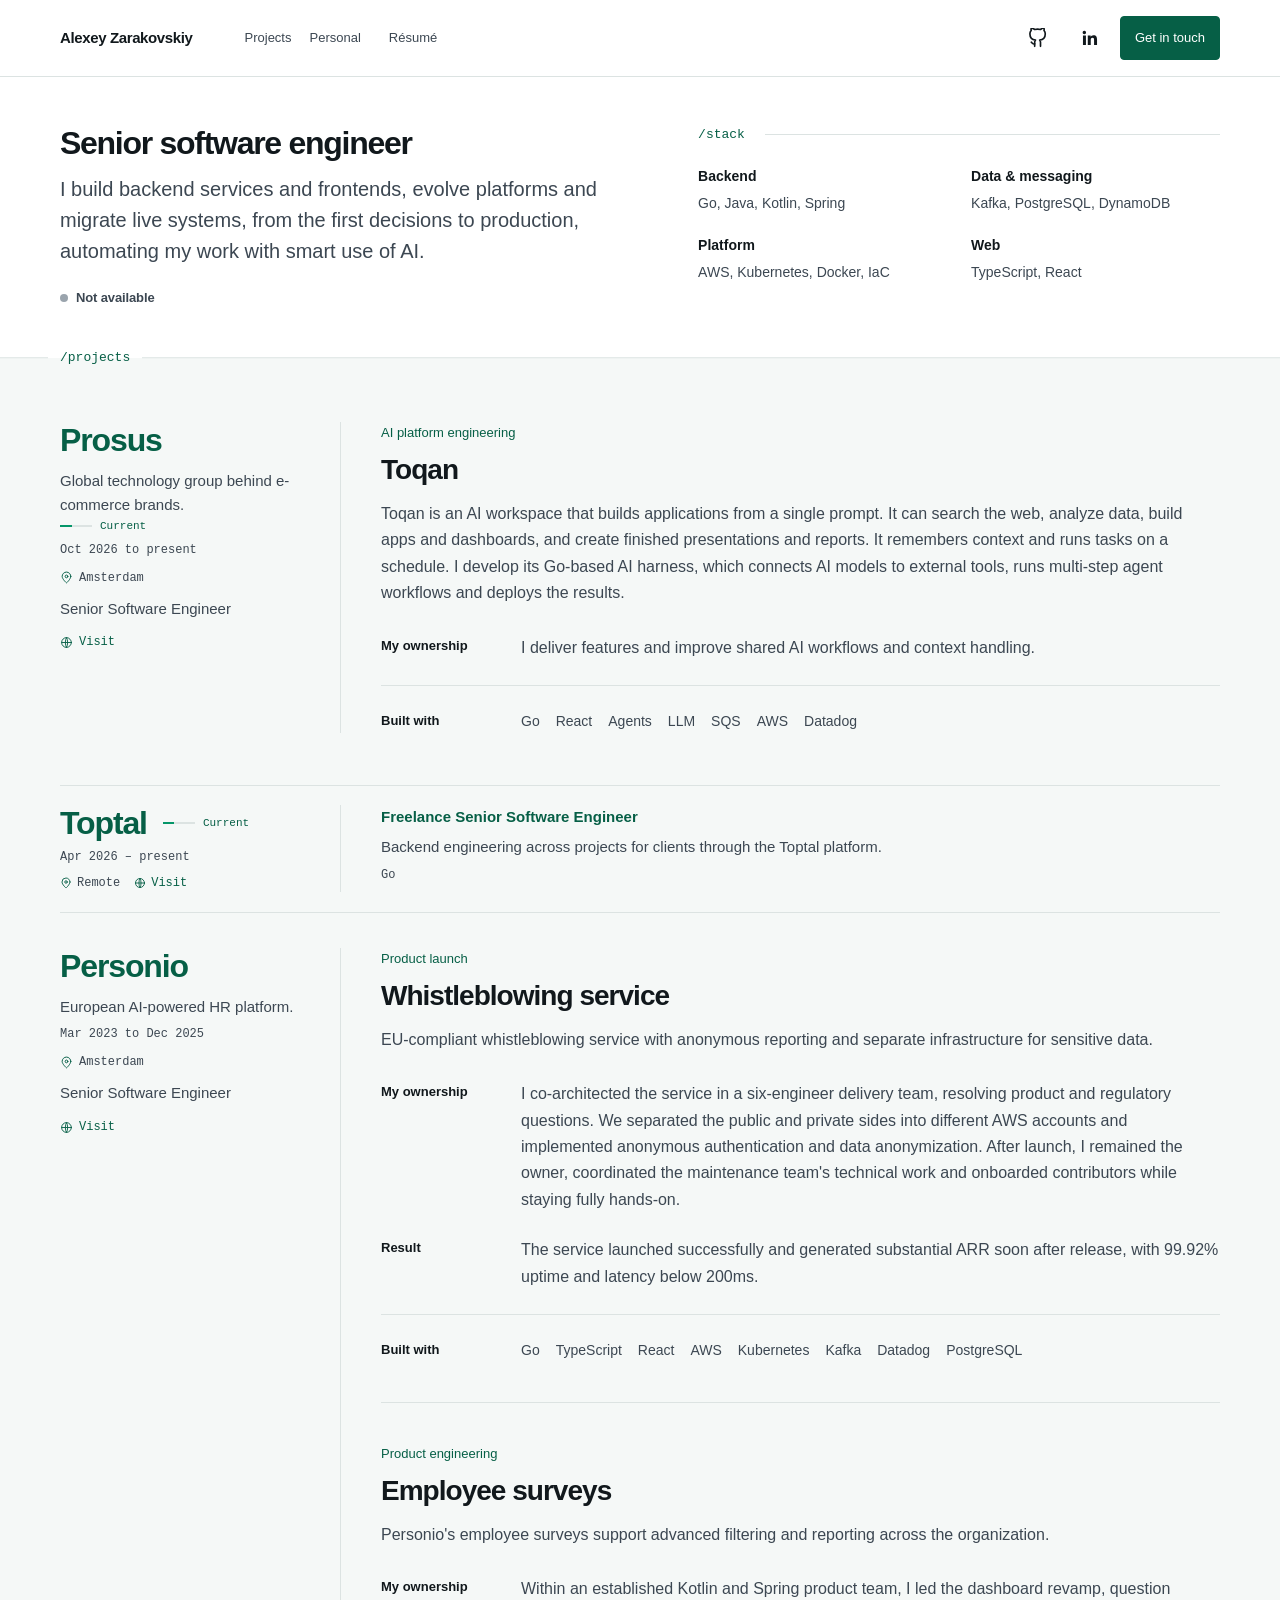
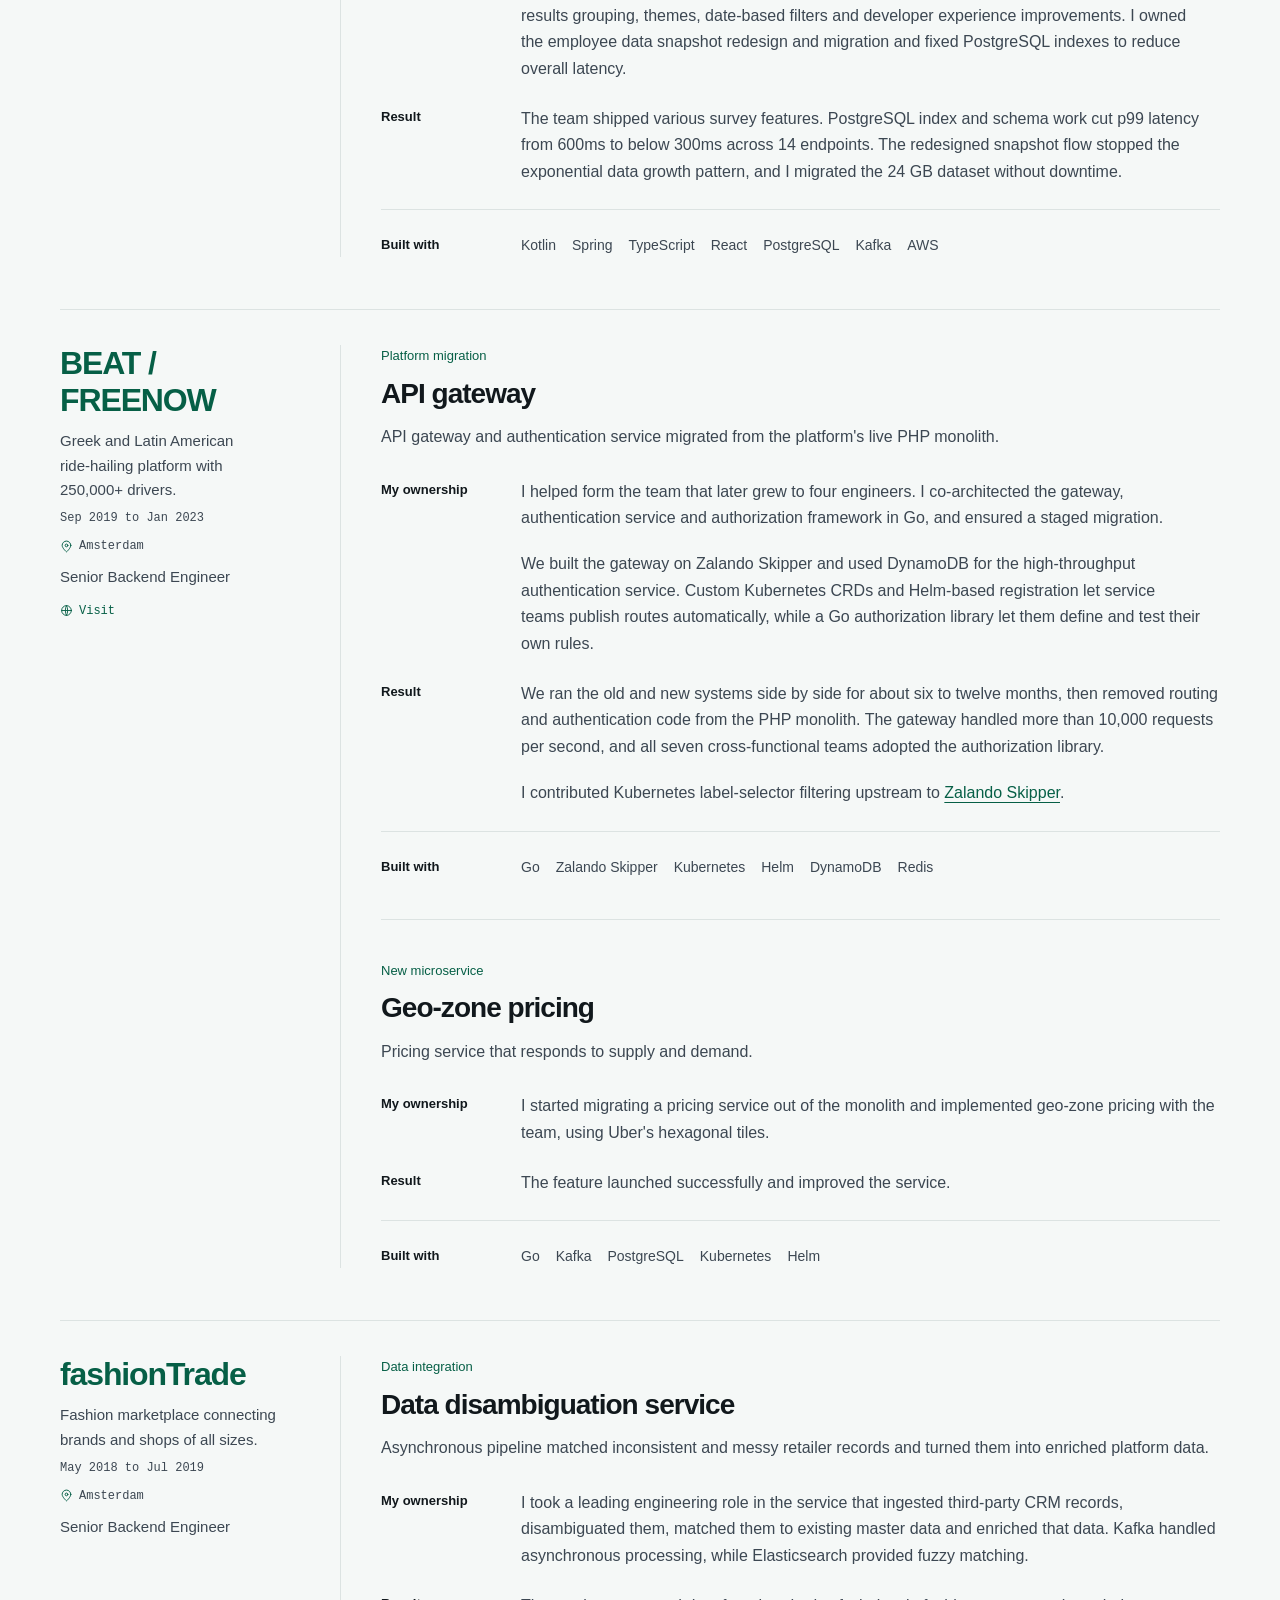
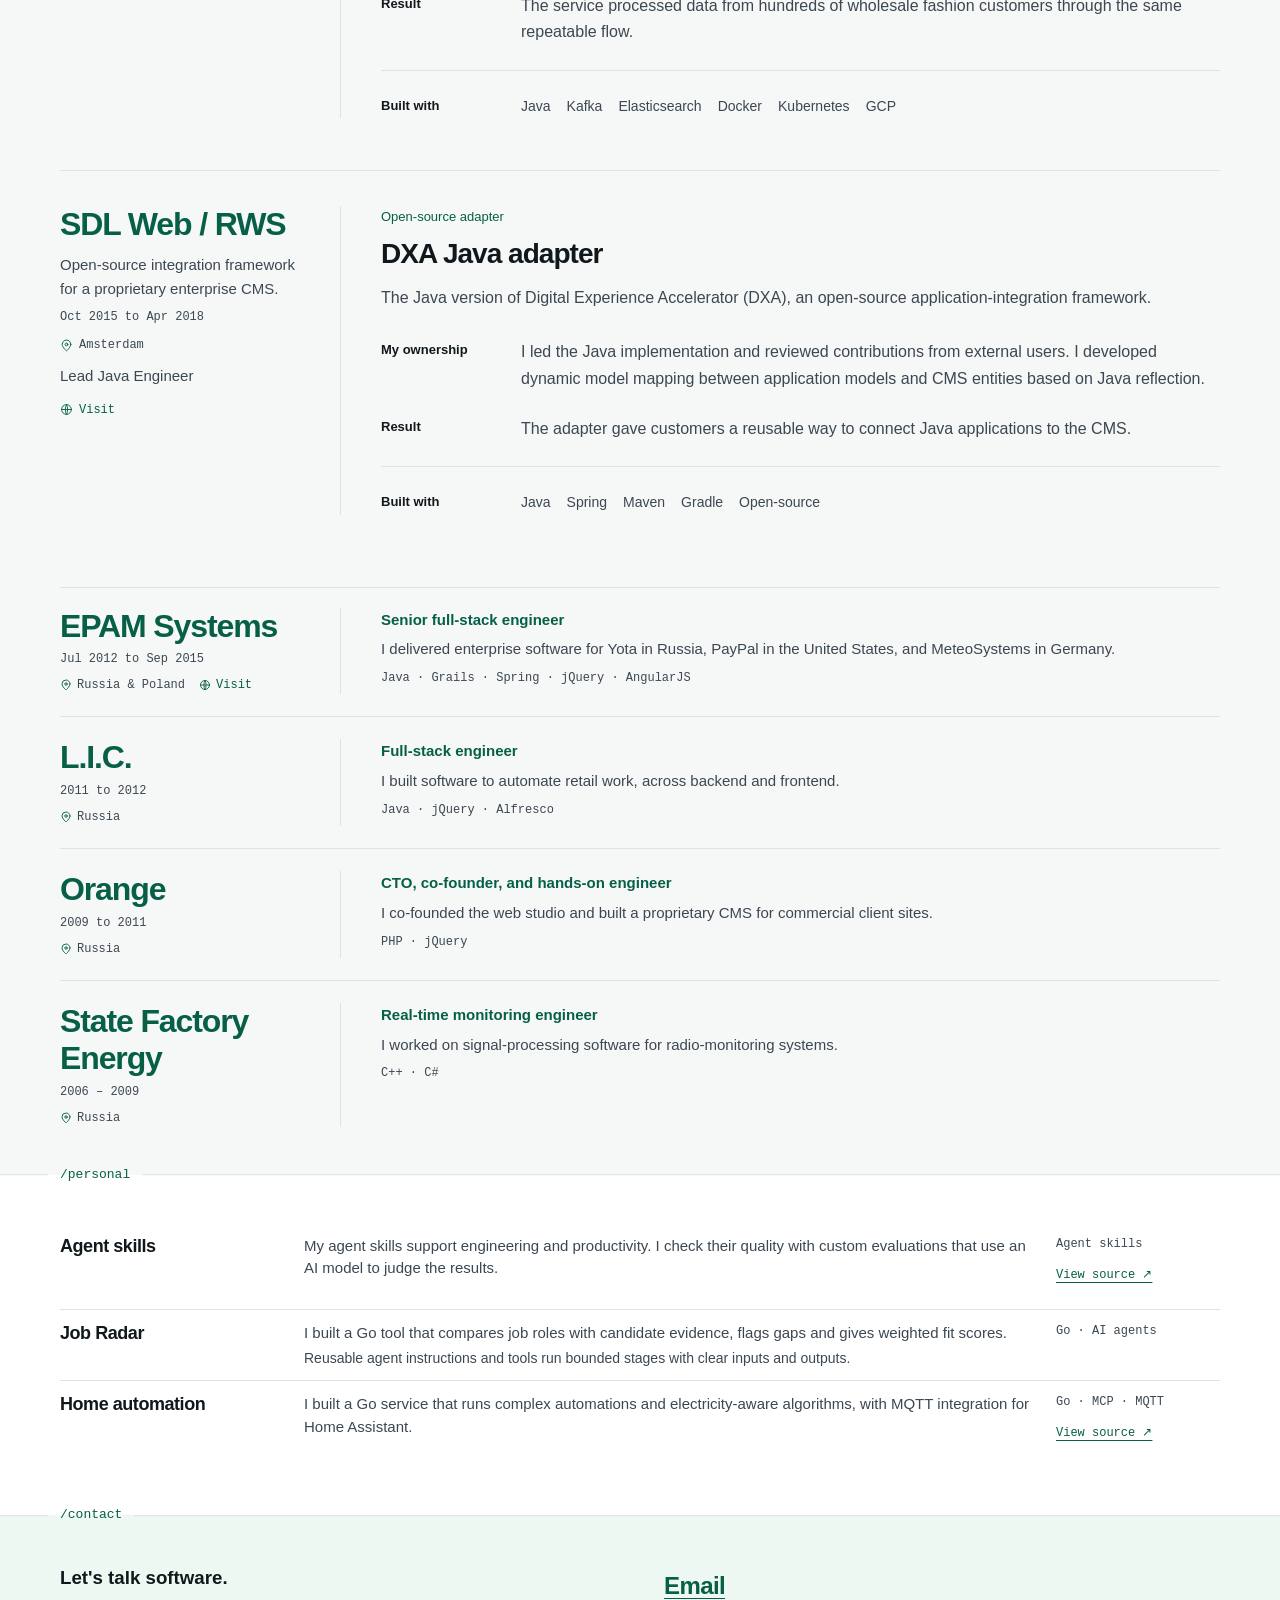
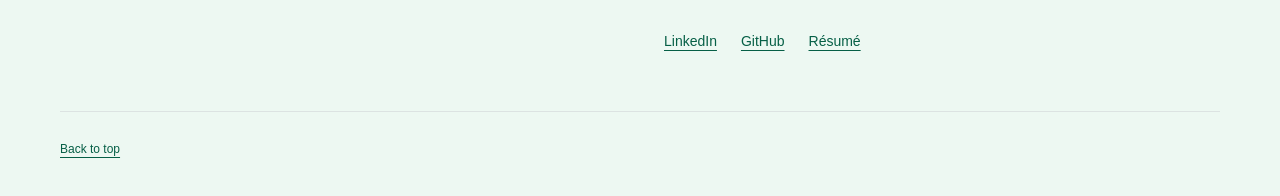
==== commit 0b52df21: "Deter contact scraping and generate resume PDFs on demand" ====
--- a/index.html
+++ b/index.html
@@ -7,6 +7,7 @@
     <meta name="color-scheme" content="light" />
     <title>Alexey Zarakovskiy | Senior software engineer</title>
     <link rel="stylesheet" href="styles.css" />
+    <script src="contact-links.js" defer></script>
   </head>
   <body>
     <svg style="display: none" aria-hidden="true">
@@ -24,13 +25,13 @@
         </nav>
         <a class="resume-link" href="resume/index.html">Résumé</a>
         <nav class="contact-nav" aria-label="Social links and contact">
-          <a class="social-link" href="https://github.com/azarakovskiy" aria-label="GitHub">
+          <a class="social-link" href="#contact" data-contact="github" aria-label="GitHub">
             <svg viewBox="0 0 24 24" aria-hidden="true"><path d="M15 22v-4a4.8 4.8 0 0 0-1-3.5c3.3-.4 6.7-1.6 6.7-7.3A5.7 5.7 0 0 0 19.2 3a5.3 5.3 0 0 0-.1-3S17.9-.1 15 1.8a13.4 13.4 0 0 0-7 0C5.1-.1 3.9.3 3.9.3A5.3 5.3 0 0 0 3.8 3a5.7 5.7 0 0 0-1.5 4.2c0 5.7 3.4 6.9 6.7 7.3A4.8 4.8 0 0 0 8 18v4"/><path d="M8 19c-3 .9-3-1.4-4-2"/></svg>
           </a>
-          <a class="social-link" href="https://linkedin.com/in/azarakovskiy" aria-label="LinkedIn">
+          <a class="social-link" href="#contact" data-contact="linkedin" aria-label="LinkedIn">
             <svg class="linkedin-icon" viewBox="0 0 24 24" aria-hidden="true"><path d="M20.45 20.45h-3.56v-5.57c0-1.33 0-3.04-1.85-3.04s-2.14 1.45-2.14 2.94v5.67H9.34V9h3.42v1.56h.05c.48-.9 1.64-1.85 3.37-1.85 3.6 0 4.27 2.37 4.27 5.46v6.28ZM5.34 7.43a2.07 2.07 0 1 1 0-4.13 2.07 2.07 0 0 1 0 4.13ZM7.12 20.45H3.55V9h3.57v11.45Z"/></svg>
           </a>
-          <a class="contact-button" href="mailto:work@azarakovskiy.com">Get in touch</a>
+          <a class="contact-button" href="#contact" data-contact="email">Get in touch</a>
         </nav>
       </div>
       <span class="header-section" aria-hidden="true"></span>
@@ -397,8 +398,9 @@
         <div class="contact-grid">
           <div><h3>Let's talk software.</h3></div>
           <div class="contact-actions">
-            <a class="contact-email" href="mailto:work@azarakovskiy.com">work@azarakovskiy.com</a>
-            <nav class="footer-links" aria-label="More ways to connect"><a href="https://linkedin.com/in/azarakovskiy">LinkedIn</a><a href="https://github.com/azarakovskiy">GitHub</a><a href="resume/index.html">Résumé</a></nav>
+            <a class="contact-email" href="#contact" data-contact="email" data-contact-text>Email</a>
+            <nav class="footer-links" aria-label="More ways to connect"><a href="#contact" data-contact="linkedin">LinkedIn</a><a href="#contact" data-contact="github">GitHub</a><a href="resume/index.html">Résumé</a></nav>
+            <noscript><p>Enable JavaScript to use email and personal-profile links.</p></noscript>
           </div>
         </div>
         <div class="footer-note">
